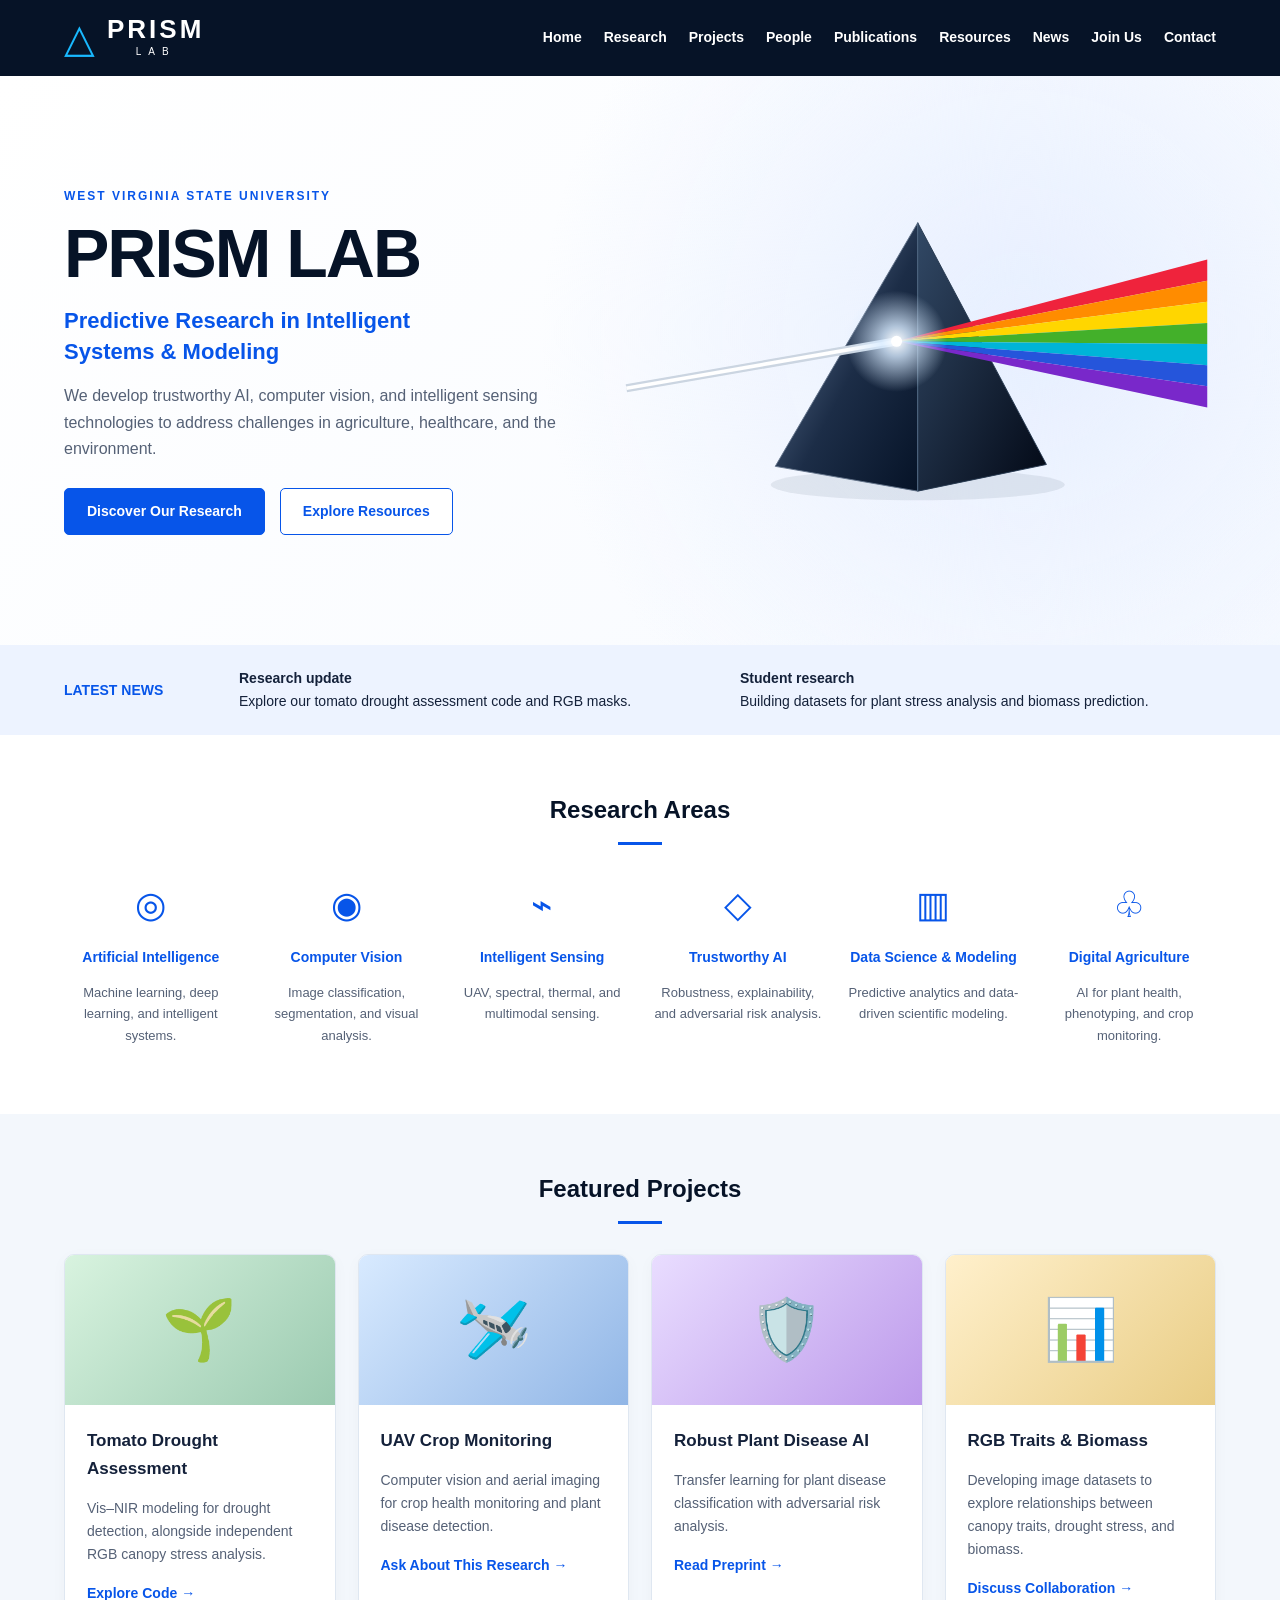
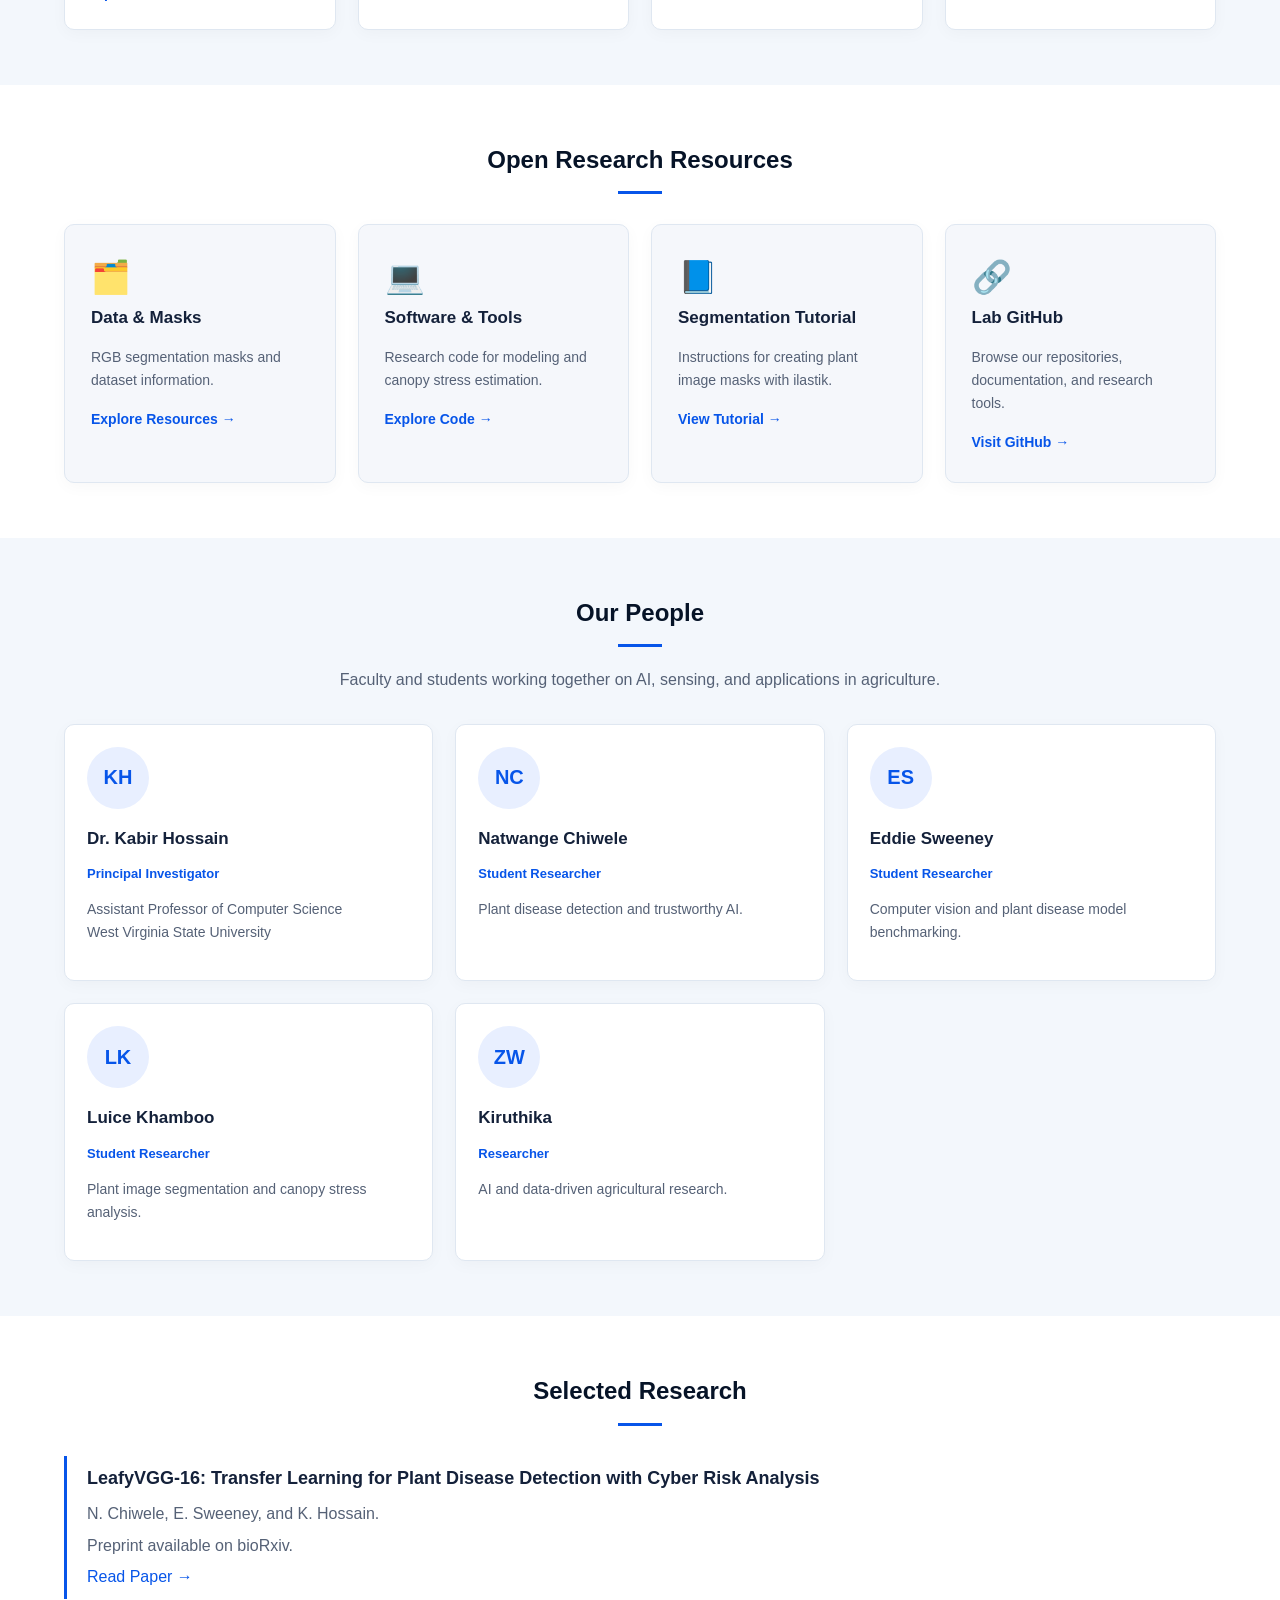
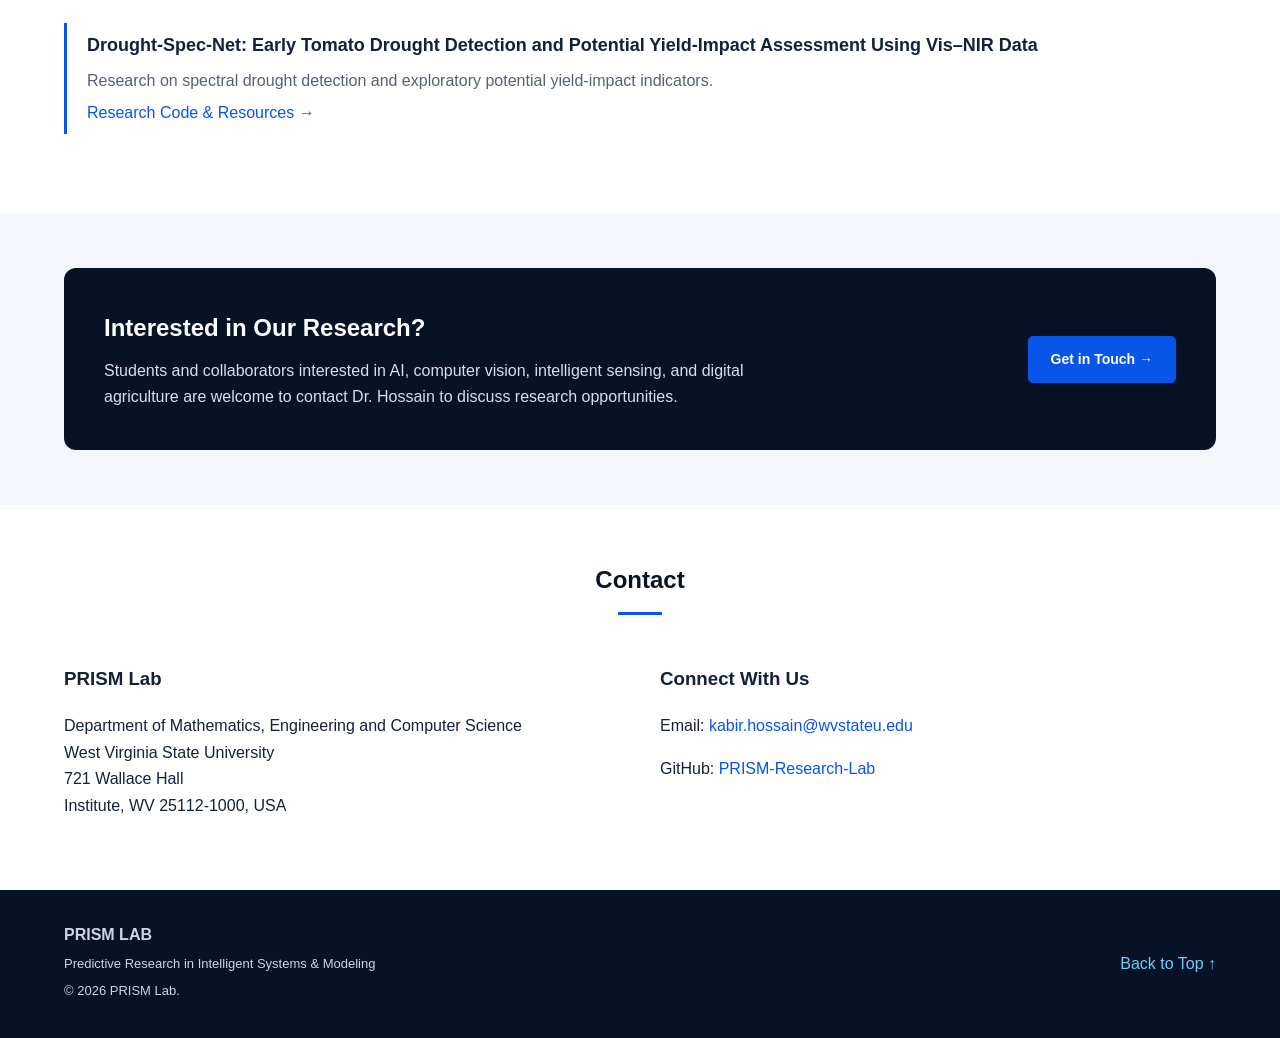
==== index.html @ e4e7d139 "Change person role from 'Student Researcher' to 'Researcher'" ====
<!DOCTYPE html>
<html lang="en">
<head>
  <meta charset="UTF-8">
  <meta name="viewport" content="width=device-width, initial-scale=1">
  <meta name="description"
        content="PRISM Lab — Predictive Research in Intelligent Systems and Modeling at West Virginia State University.">
  <title>PRISM Lab | West Virginia State University</title>

  <style>
    :root {
      --navy: #061327;
      --blue: #0755e9;
      --cyan: #19b9ff;
      --text: #14213a;
      --muted: #556176;
      --light: #f3f7fc;
      --border: #dfe7f1;
    }

    * { box-sizing: border-box; }
    html { scroll-behavior: smooth; scroll-padding-top: 90px; }
    body {
      margin: 0;
      font-family: Arial, Helvetica, sans-serif;
      color: var(--text);
      line-height: 1.65;
      background: white;
    }
    a { color: var(--blue); text-decoration: none; }
    a:hover { text-decoration: underline; }
    a:focus-visible, summary:focus-visible {
      outline: 3px solid var(--cyan);
      outline-offset: 5px;
    }
    .container { width: min(1180px, 90%); margin: auto; }

    /* Navigation */
    header {
      background: var(--navy);
      color: white;
      position: sticky;
      top: 0;
      z-index: 10;
    }
    .nav {
      min-height: 76px;
      display: flex;
      align-items: center;
      justify-content: space-between;
      gap: 24px;
    }
    .brand {
      color: white;
      display: flex;
      align-items: center;
      gap: 12px;
      flex-shrink: 0;
    }
    .brand:hover { text-decoration: none; }
    .brand-symbol {
      font-size: 40px;
      color: var(--cyan);
      line-height: 1;
    }
    .brand strong {
      display: block;
      font-size: 26px;
      letter-spacing: 3px;
      line-height: 1.1;
    }
    .brand small {
      display: block;
      font-size: 10px;
      letter-spacing: 7px;
      text-align: center;
    }
    .desktop-links { display: flex; gap: 22px; flex-wrap: wrap; }
    .desktop-links a, .mobile-menu a {
      color: white;
      font-size: 14px;
      font-weight: bold;
    }
    .desktop-links a:hover { color: var(--cyan); }
    .mobile-menu { display: none; }
    .skip-link {
      position: absolute;
      left: 12px;
      top: -60px;
      background: white;
      padding: 10px;
    }
    .skip-link:focus { top: 8px; z-index: 20; }

    /* Hero */
    .hero {
      background:
        radial-gradient(circle at 80% 45%, #e7efff, transparent 45%),
        linear-gradient(135deg, white, #f7faff);
      overflow: hidden;
    }
    .hero-layout {
      min-height: 430px;
      display: grid;
      grid-template-columns: 1fr 1.15fr;
      align-items: center;
      gap: 35px;
      padding: 55px 0;
    }
    .eyebrow {
      color: var(--blue);
      text-transform: uppercase;
      font-size: 12px;
      font-weight: bold;
      letter-spacing: 2px;
    }
    h1 {
      font-size: clamp(42px, 6vw, 68px);
      line-height: 1.05;
      margin: 12px 0;
      color: var(--navy);
      letter-spacing: -2px;
    }
    .subtitle {
      font-size: 22px;
      font-weight: bold;
      line-height: 1.4;
      color: var(--blue);
      margin: 16px 0;
    }
    .hero p { max-width: 500px; color: var(--muted); }
    .buttons { display: flex; gap: 15px; flex-wrap: wrap; margin-top: 25px; }
    .button {
      display: inline-block;
      padding: 11px 22px;
      border-radius: 5px;
      background: var(--blue);
      border: 1px solid var(--blue);
      color: white;
      font-size: 14px;
      font-weight: bold;
    }
    .button:hover { background: #003fc1; text-decoration: none; }
    .button.outline { background: white; color: var(--blue); }
    .button.outline:hover { background: #eaf1ff; }
    .hero-art svg { display: block; width: 100%; height: auto; }

    /* Sections and cards */
    section { padding: 55px 0; }
    .section-title {
      margin: 0 0 30px;
      text-align: center;
      color: var(--navy);
      font-size: 24px;
    }
    .section-title::after {
      content: "";
      display: block;
      width: 44px;
      height: 3px;
      margin: 12px auto 0;
      background: var(--blue);
    }
    .section-intro {
      max-width: 720px;
      text-align: center;
      color: var(--muted);
      margin: -10px auto 30px;
    }
    .grid { display: grid; gap: 22px; }
    .grid-six { grid-template-columns: repeat(6, 1fr); }
    .grid-four { grid-template-columns: repeat(4, 1fr); }
    .grid-three { grid-template-columns: repeat(3, 1fr); }
    .research-item { text-align: center; }
    .research-icon { font-size: 36px; color: var(--blue); }
    .research-item h3 {
      color: var(--blue);
      font-size: 14px;
      line-height: 1.4;
    }
    .research-item p { font-size: 13px; color: var(--muted); }
    .card {
      border: 1px solid var(--border);
      border-radius: 10px;
      overflow: hidden;
      background: white;
      box-shadow: 0 4px 16px #06132708;
    }
    .card-art {
      height: 150px;
      display: flex;
      align-items: center;
      justify-content: center;
      font-size: 60px;
    }
    .green { background: linear-gradient(135deg, #d8f3df, #9bcab0); }
    .sky { background: linear-gradient(135deg, #d8eaff, #91b6e6); }
    .purple { background: linear-gradient(135deg, #e9ddff, #bd9aeb); }
    .gold { background: linear-gradient(135deg, #fff0cc, #e9cd85); }
    .card-body { padding: 22px; }
    .card h3 { font-size: 17px; margin: 0 0 10px; }
    .card p { color: var(--muted); font-size: 14px; }
    .card a { font-size: 14px; font-weight: bold; }
    .soft { background: var(--light); }

    /* News */
    .news-strip { background: #edf3ff; padding: 22px 0; }
    .news-layout {
      display: grid;
      grid-template-columns: 150px 1fr;
      gap: 25px;
      align-items: center;
    }
    .news-label { color: var(--blue); font-weight: bold; font-size: 14px; }
    .news-items { display: grid; grid-template-columns: 1fr 1fr; gap: 25px; }
    .news-items p { margin: 0; font-size: 14px; }

    /* Resources and people */
    .resource-card { padding: 26px; background: #f5f7fb; }
    .resource-card .icon { font-size: 32px; }
    .person-role { color: var(--blue); font-size: 13px; font-weight: bold; }
    .person-avatar {
      width: 62px;
      height: 62px;
      background: #e8efff;
      border-radius: 50%;
      display: grid;
      place-items: center;
      color: var(--blue);
      font-size: 20px;
      font-weight: bold;
      margin-bottom: 16px;
    }
    .publication {
      border-left: 3px solid var(--blue);
      padding: 8px 0 8px 20px;
      margin-bottom: 24px;
    }
    .publication h3 { margin: 0 0 8px; font-size: 18px; }
    .publication p { margin: 5px 0; color: var(--muted); }
    .join-box {
      background: var(--navy);
      color: white;
      border-radius: 12px;
      padding: 40px;
      display: flex;
      align-items: center;
      justify-content: space-between;
      gap: 25px;
    }
    .join-box h2 { margin: 0 0 10px; }
    .join-box p { margin: 0; color: #d6dfef; max-width: 700px; }
    .join-box .button { flex-shrink: 0; }
    .contact-grid {
      display: grid;
      grid-template-columns: 1fr 1fr;
      gap: 40px;
    }
    footer { background: var(--navy); color: #cbd5e6; padding: 32px 0; }
    .footer-layout {
      display: flex;
      justify-content: space-between;
      align-items: center;
      gap: 20px;
      flex-wrap: wrap;
    }
    footer p { margin: 5px 0; font-size: 13px; }
    footer a { color: #72caff; }

    @media (max-width: 1000px) {
      .desktop-links { gap: 12px; }
      .desktop-links a { font-size: 12px; }
      .grid-six { grid-template-columns: repeat(3, 1fr); }
      .grid-four { grid-template-columns: repeat(2, 1fr); }
    }

    @media (max-width: 720px) {
      html { scroll-padding-top: 80px; }
      .desktop-links { display: none; }
      .mobile-menu { display: block; }
      .mobile-menu summary { cursor: pointer; padding: 10px; }
      .mobile-links {
        position: absolute;
        left: 0;
        right: 0;
        background: var(--navy);
        padding: 15px 5%;
        display: grid;
        gap: 14px;
        border-top: 1px solid #263449;
      }
      .hero-layout { grid-template-columns: 1fr; gap: 10px; padding: 40px 0; }
      .hero-art { max-width: 500px; margin: auto; }
      .subtitle { font-size: 20px; }
      .news-layout, .news-items { grid-template-columns: 1fr; gap: 14px; }
      .grid-three, .contact-grid { grid-template-columns: 1fr; }
      .join-box { flex-direction: column; align-items: flex-start; padding: 28px; }
      section { padding: 40px 0; }
    }

    @media (max-width: 440px) {
      .grid-six, .grid-four { grid-template-columns: 1fr; }
    }

    @media (prefers-reduced-motion: reduce) {
      html { scroll-behavior: auto; }
    }
  </style>
</head>

<body>
  <a href="#main" class="skip-link">Skip to main content</a>

  <header>
    <div class="container nav">
      <a href="#home" class="brand" aria-label="PRISM Lab home">
        <span class="brand-symbol" aria-hidden="true">△</span>
        <span><strong>PRISM</strong><small>LAB</small></span>
      </a>

      <nav class="desktop-links" aria-label="Main navigation">
        <a href="#home">Home</a>
        <a href="#research">Research</a>
        <a href="#projects">Projects</a>
        <a href="#people">People</a>
        <a href="#publications">Publications</a>
        <a href="#resources">Resources</a>
        <a href="#news">News</a>
        <a href="#join">Join Us</a>
        <a href="#contact">Contact</a>
      </nav>

      <details class="mobile-menu">
        <summary>Menu ☰</summary>
        <nav class="mobile-links" aria-label="Mobile navigation">
          <a href="#home">Home</a>
          <a href="#research">Research</a>
          <a href="#projects">Projects</a>
          <a href="#people">People</a>
          <a href="#publications">Publications</a>
          <a href="#resources">Resources</a>
          <a href="#news">News</a>
          <a href="#join">Join Us</a>
          <a href="#contact">Contact</a>
        </nav>
      </details>
    </div>
  </header>

  <main id="main">
    <section id="home" class="hero">
      <div class="container hero-layout">
        <div>
          <div class="eyebrow">West Virginia State University</div>
          <h1>PRISM LAB</h1>
          <div class="subtitle">
            Predictive Research in Intelligent<br>
            Systems &amp; Modeling
          </div>
          <p>
            We develop trustworthy AI, computer vision, and intelligent
            sensing technologies to address challenges in agriculture,
            healthcare, and the environment.
          </p>
          <div class="buttons">
            <a class="button" href="#research">Discover Our Research</a>
            <a class="button outline" href="#resources">Explore Resources</a>
          </div>
        </div>

        <div class="hero-art">
          <!-- Built-in vector illustration; no image upload needed. -->
          <svg viewBox="0 0 650 380" role="img"
               aria-labelledby="prism-title">
            <title id="prism-title">
              A beam of light entering a prism and emerging as a rainbow
            </title>
            <defs>
              <linearGradient id="prism-left" x1="0" y1="0" x2="1" y2="1">
                <stop offset="0" stop-color="#7188a9"/>
                <stop offset="0.55" stop-color="#1c2d47"/>
                <stop offset="1" stop-color="#061327"/>
              </linearGradient>
              <linearGradient id="prism-right" x1="0" y1="0" x2="1" y2="1">
                <stop offset="0" stop-color="#324966"/>
                <stop offset="1" stop-color="#020815"/>
              </linearGradient>
              <radialGradient id="glow">
                <stop offset="0" stop-color="white"/>
                <stop offset="0.3" stop-color="#d6eaff" stop-opacity="0.8"/>
                <stop offset="1" stop-color="#d6eaff" stop-opacity="0"/>
              </radialGradient>
            </defs>

            <ellipse cx="325" cy="325" rx="160" ry="17"
                     fill="#071a38" opacity="0.08"/>
            <path d="M325 40 L170 305 L325 332 Z"
                  fill="url(#prism-left)" stroke="#64748b"/>
            <path d="M325 40 L465 303 L325 332 Z"
                  fill="url(#prism-right)" stroke="#25374e"/>
            <path d="M325 40 L325 332" stroke="#89a5ca"
                  stroke-opacity="0.45"/>

            <path d="M8 220 L302 169" stroke="#cbd5e1" stroke-width="9"/>
            <path d="M8 220 L302 169" stroke="white" stroke-width="4"/>

            <polygon points="302,169 640,80 640,103" fill="#ef233c"/>
            <polygon points="302,169 640,103 640,126" fill="#ff8c00"/>
            <polygon points="302,169 640,126 640,149" fill="#ffd600"/>
            <polygon points="302,169 640,149 640,172" fill="#43b02a"/>
            <polygon points="302,169 640,172 640,195" fill="#00b4d8"/>
            <polygon points="302,169 640,195 640,218" fill="#2555db"/>
            <polygon points="302,169 640,218 640,241" fill="#7928ca"/>

            <circle cx="302" cy="169" r="55" fill="url(#glow)"/>
            <circle cx="302" cy="169" r="6" fill="white"/>
          </svg>
        </div>
      </div>
    </section>

    <section id="news" class="news-strip">
      <div class="container news-layout">
        <div class="news-label">LATEST NEWS</div>
        <div class="news-items">
          <!-- Edit these announcements as needed. -->
          <p>
            <strong>Research update</strong><br>
            Explore our tomato drought assessment code and RGB masks.
          </p>
          <p>
            <strong>Student research</strong><br>
            Building datasets for plant stress analysis and biomass prediction.
          </p>
        </div>
      </div>
    </section>

    <section id="research">
      <div class="container">
        <h2 class="section-title">Research Areas</h2>
        <div class="grid grid-six">
          <div class="research-item">
            <div class="research-icon" aria-hidden="true">◎</div>
            <h3>Artificial Intelligence</h3>
            <p>Machine learning, deep learning, and intelligent systems.</p>
          </div>
          <div class="research-item">
            <div class="research-icon" aria-hidden="true">◉</div>
            <h3>Computer Vision</h3>
            <p>Image classification, segmentation, and visual analysis.</p>
          </div>
          <div class="research-item">
            <div class="research-icon" aria-hidden="true">⌁</div>
            <h3>Intelligent Sensing</h3>
            <p>UAV, spectral, thermal, and multimodal sensing.</p>
          </div>
          <div class="research-item">
            <div class="research-icon" aria-hidden="true">◇</div>
            <h3>Trustworthy AI</h3>
            <p>Robustness, explainability, and adversarial risk analysis.</p>
          </div>
          <div class="research-item">
            <div class="research-icon" aria-hidden="true">▥</div>
            <h3>Data Science &amp; Modeling</h3>
            <p>Predictive analytics and data-driven scientific modeling.</p>
          </div>
          <div class="research-item">
            <div class="research-icon" aria-hidden="true">♧</div>
            <h3>Digital Agriculture</h3>
            <p>AI for plant health, phenotyping, and crop monitoring.</p>
          </div>
        </div>
      </div>
    </section>

    <section id="projects" class="soft">
      <div class="container">
        <h2 class="section-title">Featured Projects</h2>
        <div class="grid grid-four">
          <article class="card">
            <div class="card-art green" aria-hidden="true">🌱</div>
            <div class="card-body">
              <h3>Tomato Drought Assessment</h3>
              <p>
                Vis–NIR modeling for drought detection, alongside
                independent RGB canopy stress analysis.
              </p>
              <a href="https://github.com/PRISM-Research-Lab/Tomato-Drought-Impact-Assessment">
                Explore Code →
              </a>
            </div>
          </article>

          <article class="card">
            <div class="card-art sky" aria-hidden="true">🛩️</div>
            <div class="card-body">
              <h3>UAV Crop Monitoring</h3>
              <p>
                Computer vision and aerial imaging for crop health
                monitoring and plant disease detection.
              </p>
              <a href="#contact">Ask About This Research →</a>
            </div>
          </article>

          <article class="card">
            <div class="card-art purple" aria-hidden="true">🛡️</div>
            <div class="card-body">
              <h3>Robust Plant Disease AI</h3>
              <p>
                Transfer learning for plant disease classification
                with adversarial risk analysis.
              </p>
              <a href="https://www.biorxiv.org/content/10.64898/2026.05.13.724946v1">
                Read Preprint →
              </a>
            </div>
          </article>

          <article class="card">
            <div class="card-art gold" aria-hidden="true">📊</div>
            <div class="card-body">
              <h3>RGB Traits &amp; Biomass</h3>
              <p>
                Developing image datasets to explore relationships
                between canopy traits, drought stress, and biomass.
              </p>
              <a href="#contact">Discuss Collaboration →</a>
            </div>
          </article>
        </div>
      </div>
    </section>

    <section id="resources">
      <div class="container">
        <h2 class="section-title">Open Research Resources</h2>
        <div class="grid grid-four">
          <article class="card resource-card">
            <div class="icon" aria-hidden="true">🗂️</div>
            <h3>Data &amp; Masks</h3>
            <p>RGB segmentation masks and dataset information.</p>
            <a href="https://github.com/PRISM-Research-Lab/Tomato-Drought-Impact-Assessment">
              Explore Resources →
            </a>
          </article>

          <article class="card resource-card">
            <div class="icon" aria-hidden="true">💻</div>
            <h3>Software &amp; Tools</h3>
            <p>Research code for modeling and canopy stress estimation.</p>
            <a href="https://github.com/PRISM-Research-Lab/Tomato-Drought-Impact-Assessment">
              Explore Code →
            </a>
          </article>

          <article class="card resource-card">
            <div class="icon" aria-hidden="true">📘</div>
            <h3>Segmentation Tutorial</h3>
            <p>Instructions for creating plant image masks with ilastik.</p>
            <a href="https://github.com/PRISM-Research-Lab/ilastik-mask-creation-tutorial">
              View Tutorial →
            </a>
          </article>

          <article class="card resource-card">
            <div class="icon" aria-hidden="true">🔗</div>
            <h3>Lab GitHub</h3>
            <p>Browse our repositories, documentation, and research tools.</p>
            <a href="https://github.com/PRISM-Research-Lab">
              Visit GitHub →
            </a>
          </article>
        </div>
      </div>
    </section>

    <section id="people" class="soft">
      <div class="container">
        <h2 class="section-title">Our People</h2>
        <p class="section-intro">
          Faculty and students working together on AI, sensing,
          and applications in agriculture.
        </p>

        <!-- Replace initials with photographs later if desired. -->
        <div class="grid grid-three">
          <article class="card card-body">
            <div class="person-avatar">KH</div>
            <h3>Dr. Kabir Hossain</h3>
            <div class="person-role">Principal Investigator</div>
            <p>
              Assistant Professor of Computer Science<br>
              West Virginia State University
            </p>
          </article>

          <article class="card card-body">
            <div class="person-avatar">NC</div>
            <h3>Natwange Chiwele</h3>
            <div class="person-role">Student Researcher</div>
            <p>Plant disease detection and trustworthy AI.</p>
          </article>

          <article class="card card-body">
            <div class="person-avatar">ES</div>
            <h3>Eddie Sweeney</h3>
            <div class="person-role">Student Researcher</div>
            <p>Computer vision and plant disease model benchmarking.</p>
          </article>

          <article class="card card-body">
            <div class="person-avatar">LK</div>
            <h3>Luice Khamboo</h3>
            <div class="person-role">Student Researcher</div>
            <p>Plant image segmentation and canopy stress analysis.</p>
          </article>

          <article class="card card-body">
            <div class="person-avatar">ZW</div>
            <h3>Kiruthika</h3>
            <div class="person-role">Researcher</div>
            <p>AI and data-driven agricultural research.</p>
          </article>
        </div>
      </div>
    </section>

    <section id="publications">
      <div class="container">
        <h2 class="section-title">Selected Research</h2>

        <!-- Add complete citations and publication links here. -->
        <article class="publication">
          <h3>
            LeafyVGG-16: Transfer Learning for Plant Disease
            Detection with Cyber Risk Analysis
          </h3>
          <p>N. Chiwele, E. Sweeney, and K. Hossain.</p>
          <p>Preprint available on bioRxiv.</p>
          <a href="https://www.biorxiv.org/content/10.64898/2026.05.13.724946v1">
            Read Paper →
          </a>
        </article>

        <article class="publication">
          <h3>
            Drought-Spec-Net: Early Tomato Drought Detection and
            Potential Yield-Impact Assessment Using Vis–NIR Data
          </h3>
          <p>
            Research on spectral drought detection and exploratory
            potential yield-impact indicators.
          </p>
          <a href="https://github.com/PRISM-Research-Lab/Tomato-Drought-Impact-Assessment">
            Research Code &amp; Resources →
          </a>
        </article>
      </div>
    </section>

    <section id="join" class="soft">
      <div class="container">
        <div class="join-box">
          <div>
            <h2>Interested in Our Research?</h2>
            <p>
              Students and collaborators interested in AI, computer vision,
              intelligent sensing, and digital agriculture are welcome to
              contact Dr. Hossain to discuss research opportunities.
            </p>
          </div>
          <a class="button" href="mailto:kabir.hossain@wvstateu.edu">
            Get in Touch →
          </a>
        </div>
      </div>
    </section>

    <section id="contact">
      <div class="container">
        <h2 class="section-title">Contact</h2>
        <div class="contact-grid">
          <div>
            <h3>PRISM Lab</h3>
            <p>
              Department of Mathematics, Engineering and Computer Science<br>
              West Virginia State University<br>
              721 Wallace Hall<br>
              Institute, WV 25112-1000, USA
            </p>
          </div>
          <div>
            <h3>Connect With Us</h3>
            <p>
              Email:
              <a href="mailto:kabir.hossain@wvstateu.edu">
                kabir.hossain@wvstateu.edu
              </a>
            </p>
            <p>
              GitHub:
              <a href="https://github.com/PRISM-Research-Lab">
                PRISM-Research-Lab
              </a>
            </p>
          </div>
        </div>
      </div>
    </section>
  </main>

  <footer>
    <div class="container footer-layout">
      <div>
        <strong>PRISM LAB</strong>
        <p>Predictive Research in Intelligent Systems &amp; Modeling</p>
        <p>© <span id="year">2026</span> PRISM Lab.</p>
      </div>
      <div>
        <a href="#home">Back to Top ↑</a>
      </div>
    </div>
  </footer>

  <script>
    document.getElementById("year").textContent = new Date().getFullYear();

    // Close the mobile menu after selecting a section.
    const mobileMenu = document.querySelector(".mobile-menu");
    document.querySelectorAll(".mobile-links a").forEach(link => {
      link.addEventListener("click", () => {
        mobileMenu.open = false;
      });
    });
  </script>
</body>
</html>
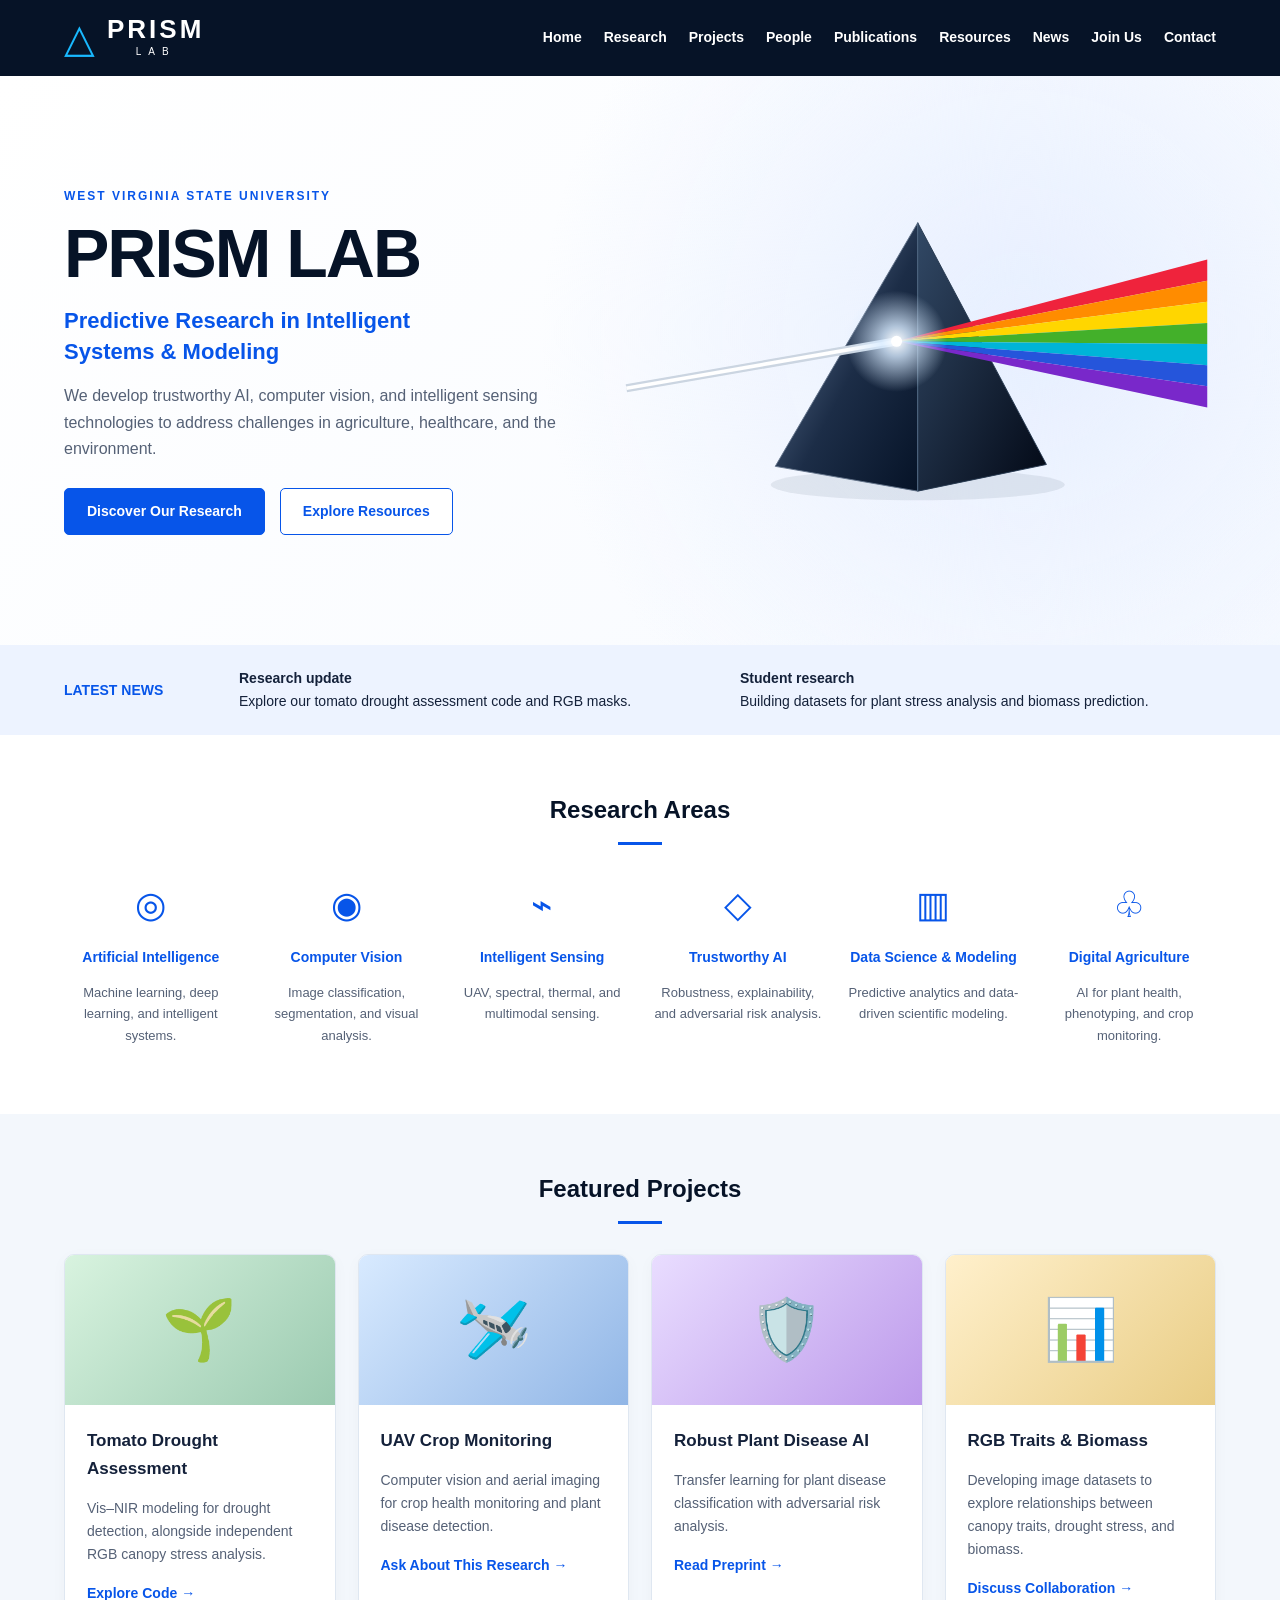
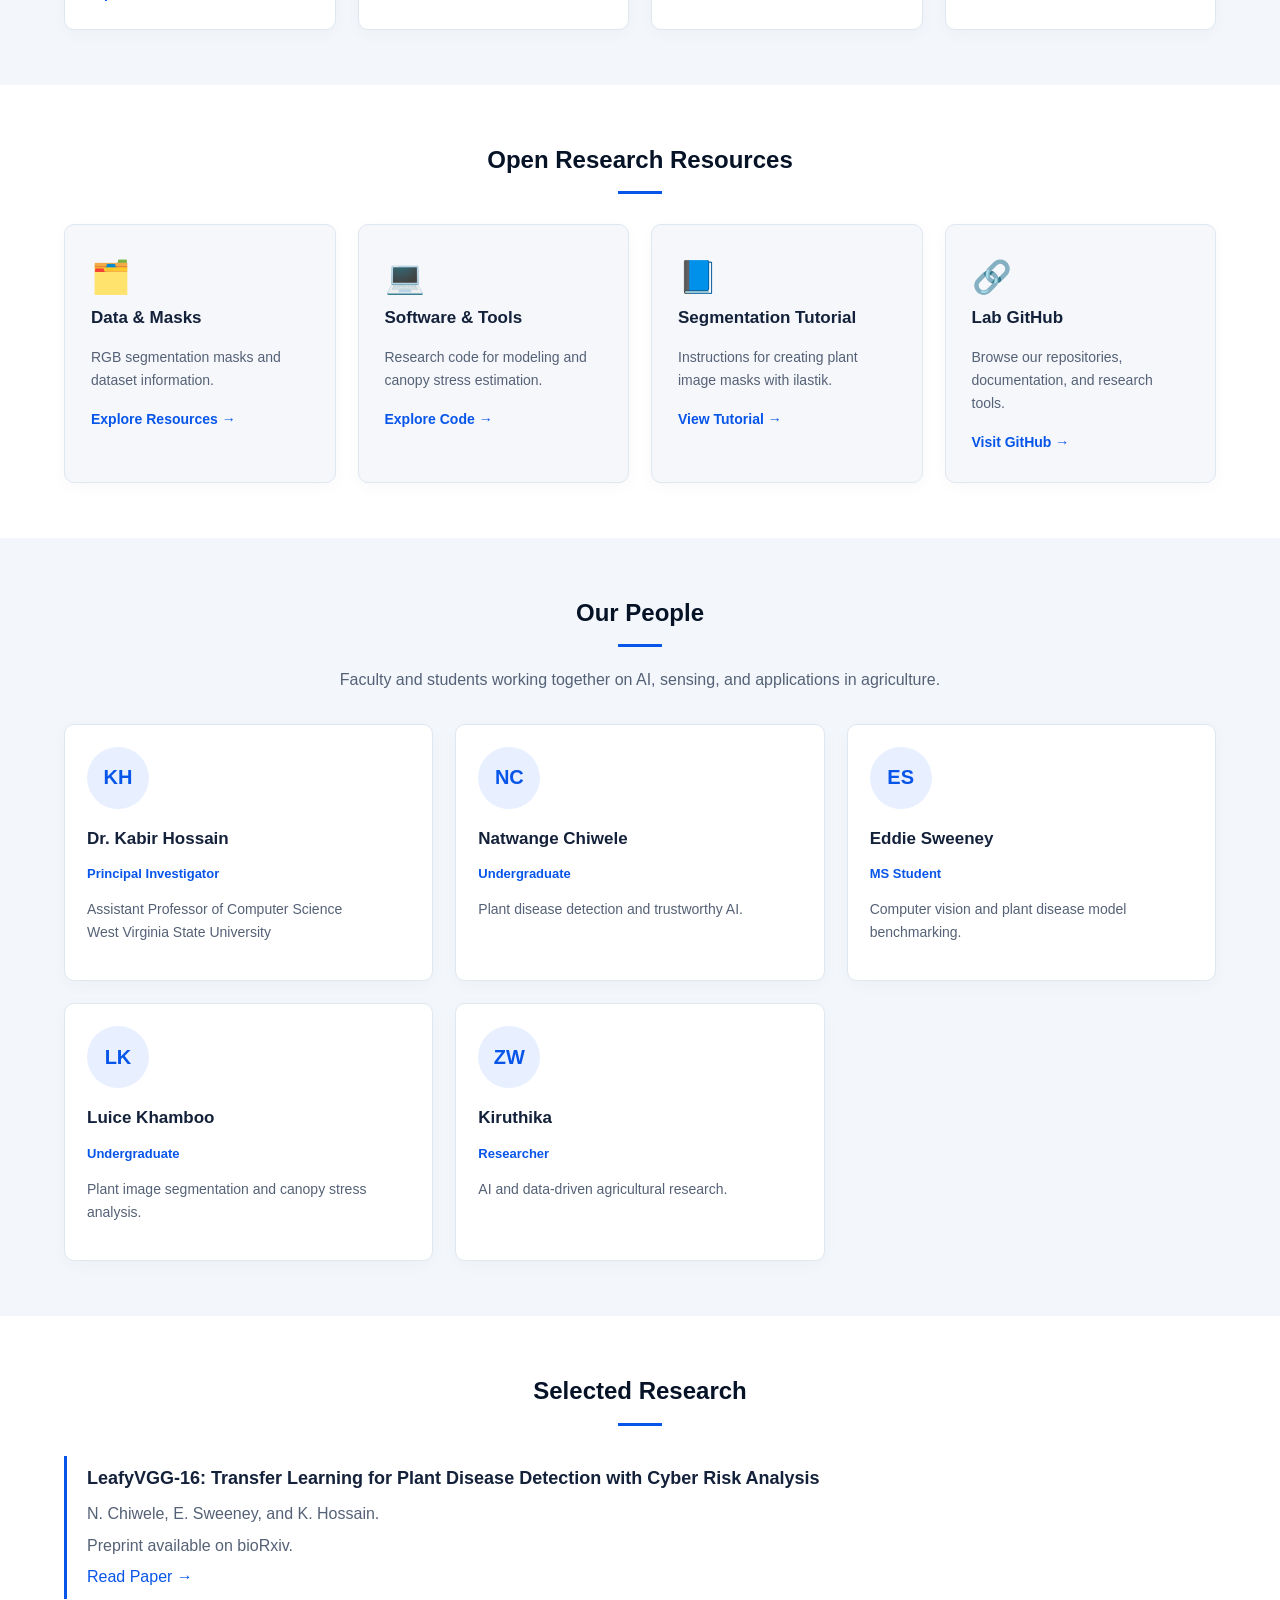
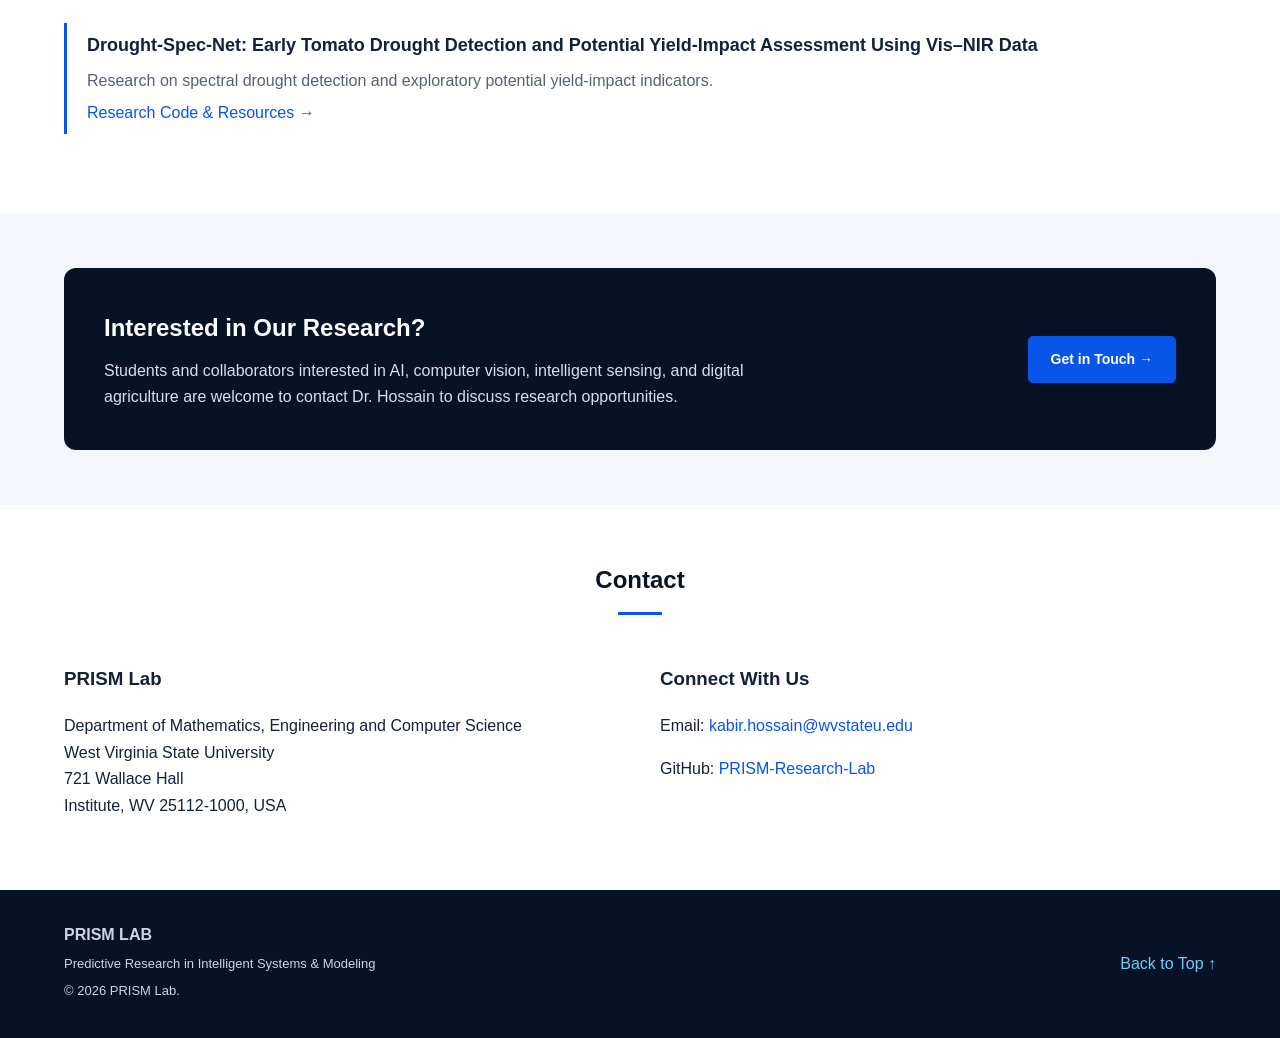
==== commit d8756555: "Update person roles in index.html" ====
--- a/index.html
+++ b/index.html
@@ -599,21 +599,21 @@
           <article class="card card-body">
             <div class="person-avatar">NC</div>
             <h3>Natwange Chiwele</h3>
-            <div class="person-role">Student Researcher</div>
+            <div class="person-role">Undergraduate</div>
             <p>Plant disease detection and trustworthy AI.</p>
           </article>
 
           <article class="card card-body">
             <div class="person-avatar">ES</div>
             <h3>Eddie Sweeney</h3>
-            <div class="person-role">Student Researcher</div>
+            <div class="person-role">MS Student</div>
             <p>Computer vision and plant disease model benchmarking.</p>
           </article>
 
           <article class="card card-body">
             <div class="person-avatar">LK</div>
             <h3>Luice Khamboo</h3>
-            <div class="person-role">Student Researcher</div>
+            <div class="person-role">Undergraduate</div>
             <p>Plant image segmentation and canopy stress analysis.</p>
           </article>
 
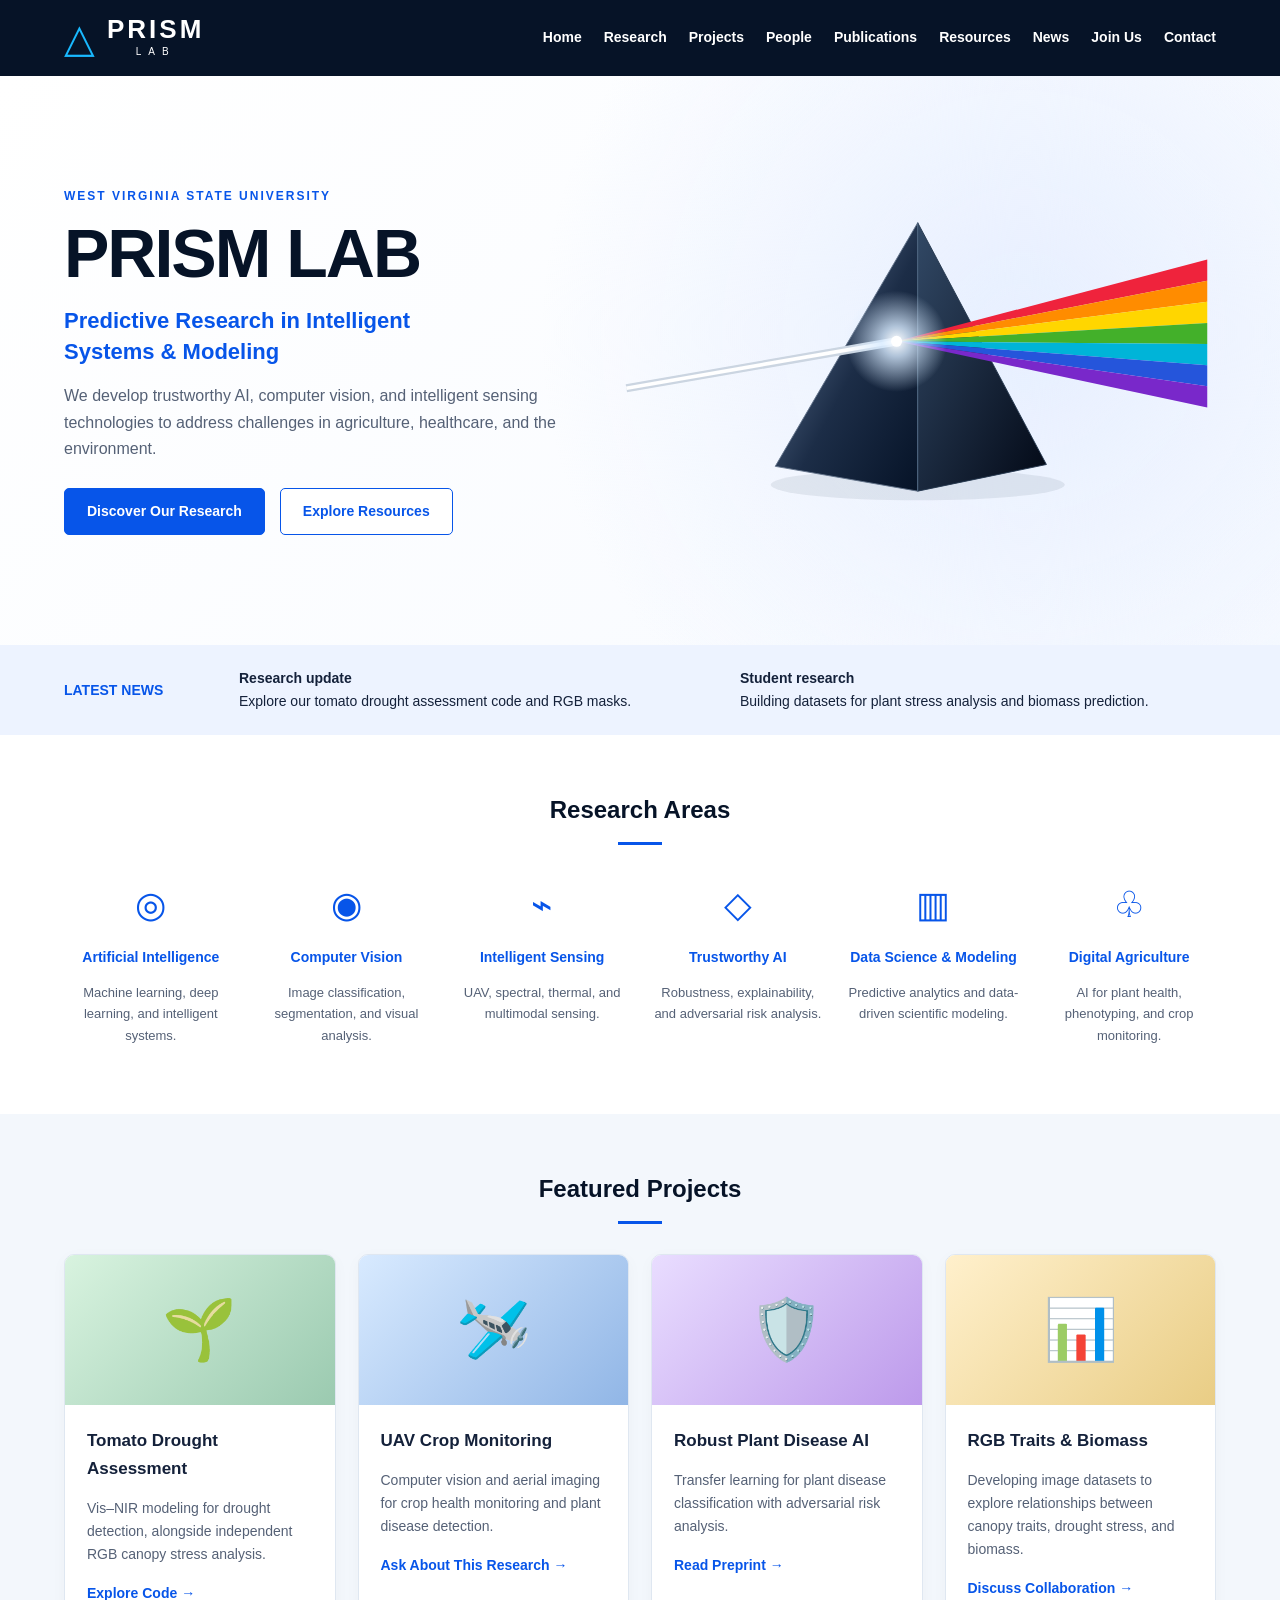
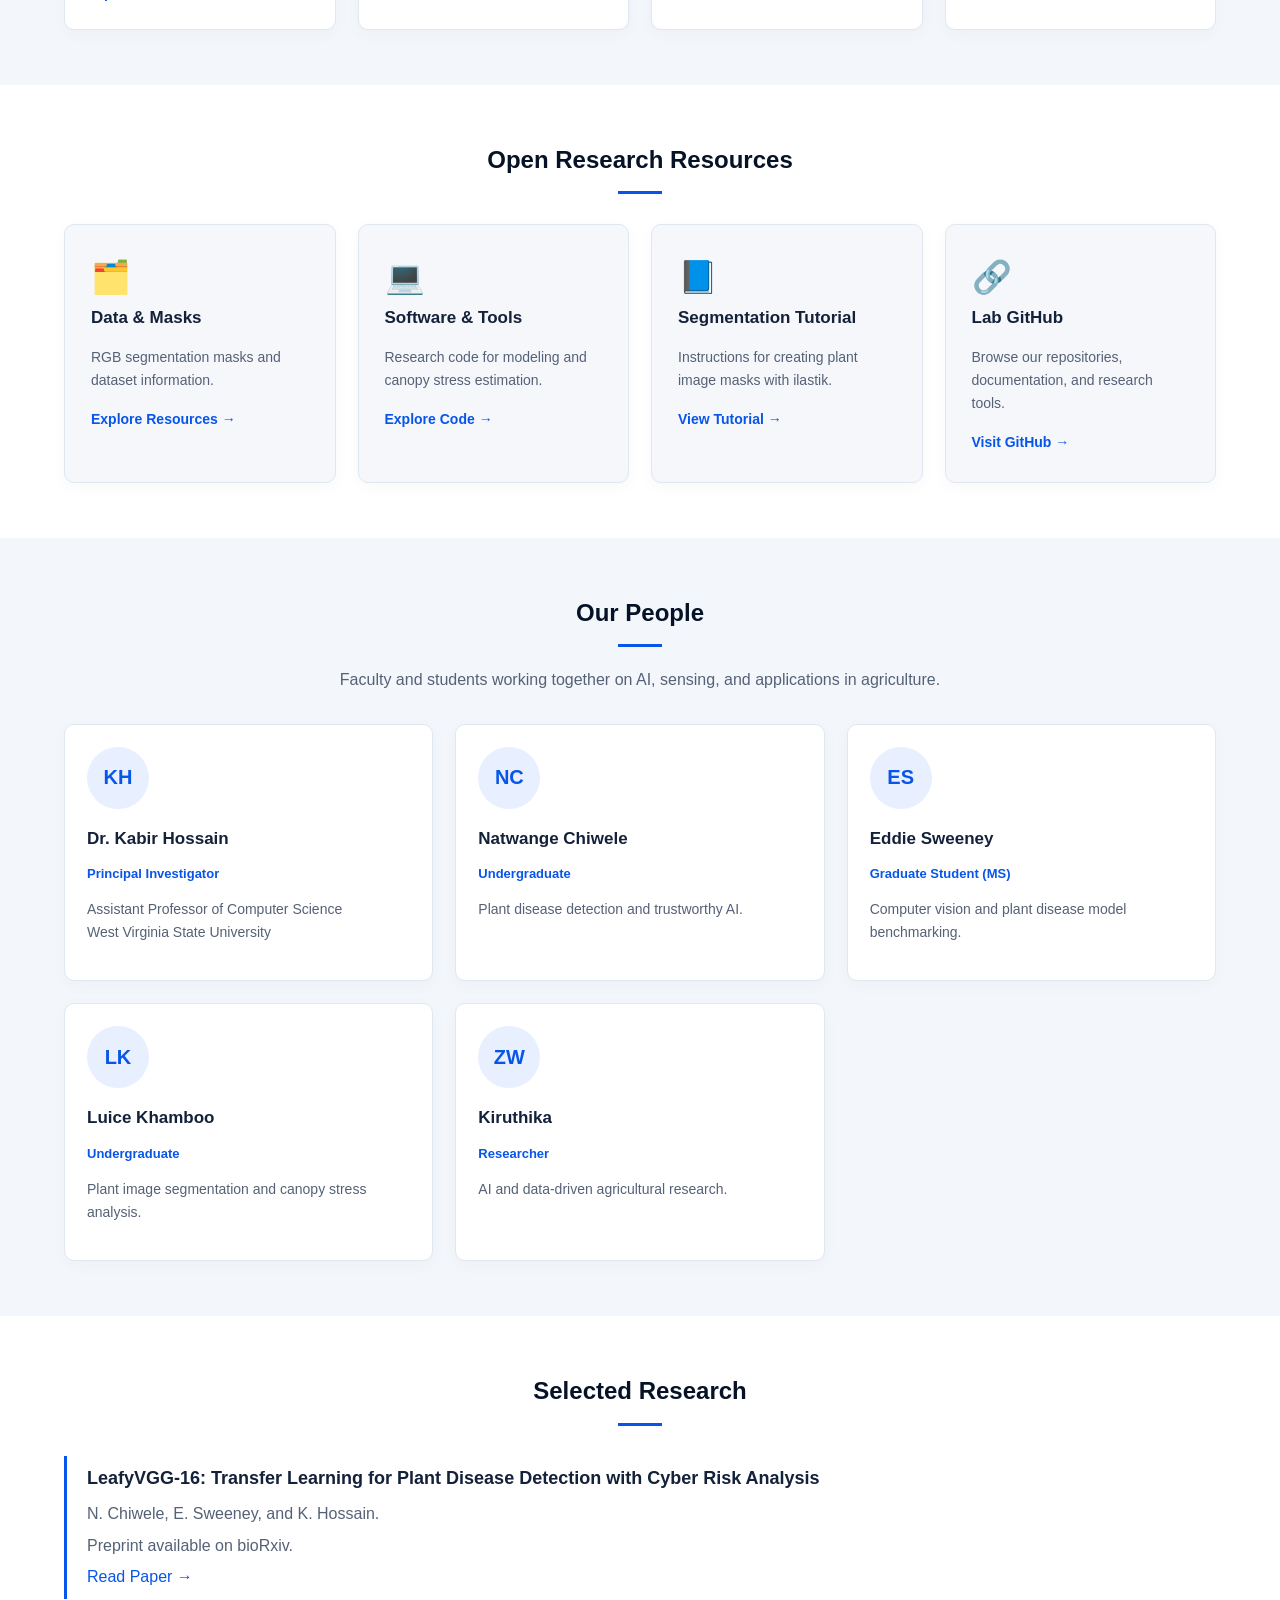
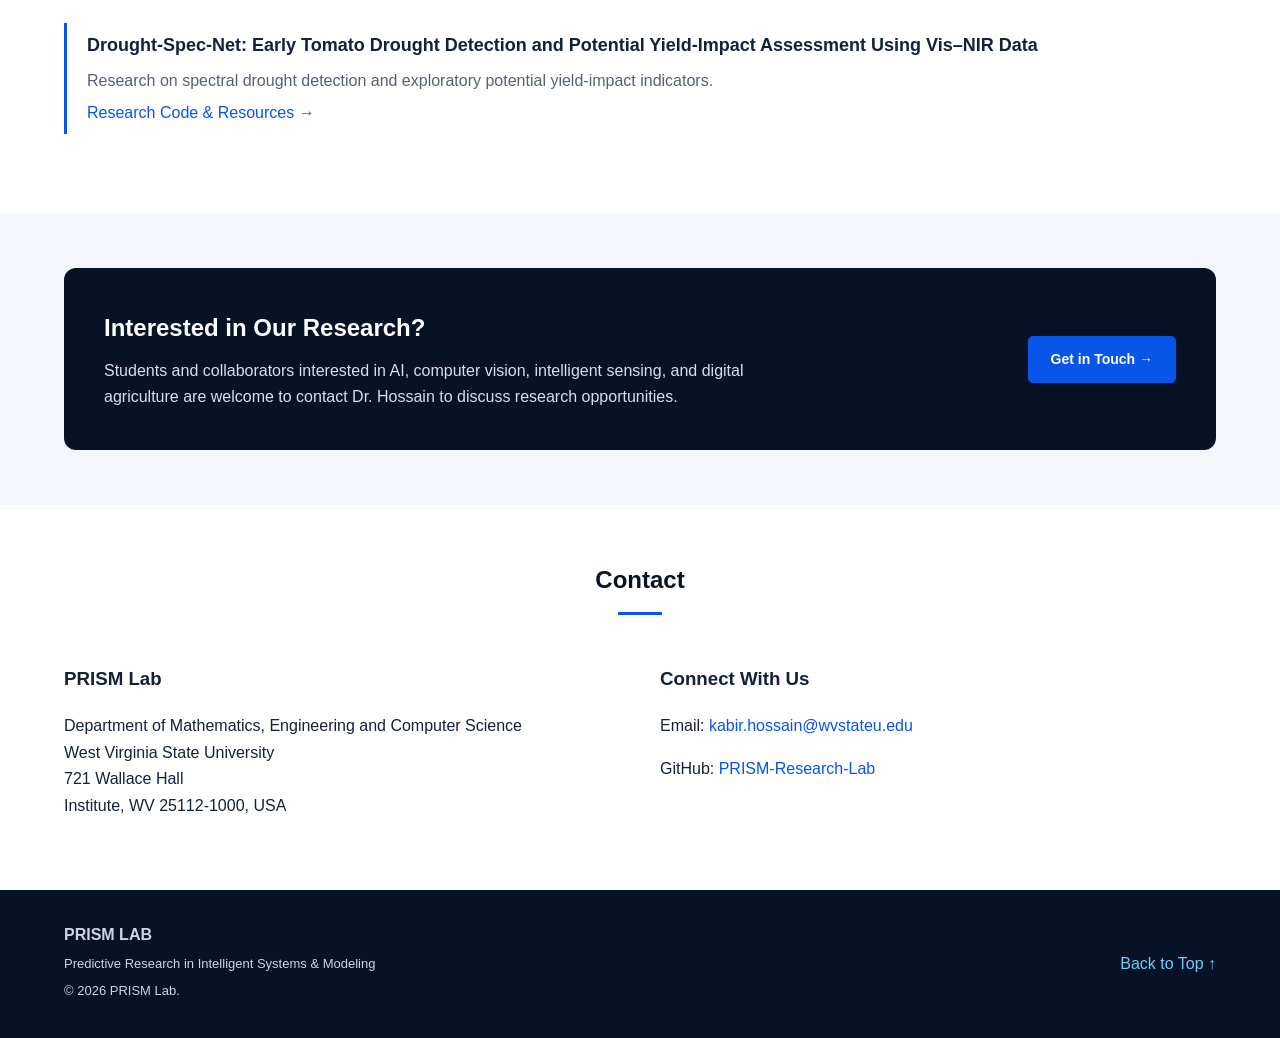
==== commit 2a26ded0: "Update index.html" ====
--- a/index.html
+++ b/index.html
@@ -606,7 +606,7 @@
           <article class="card card-body">
             <div class="person-avatar">ES</div>
             <h3>Eddie Sweeney</h3>
-            <div class="person-role">MS Student</div>
+            <div class="person-role">Graduate Student (MS)</div>
             <p>Computer vision and plant disease model benchmarking.</p>
           </article>
 
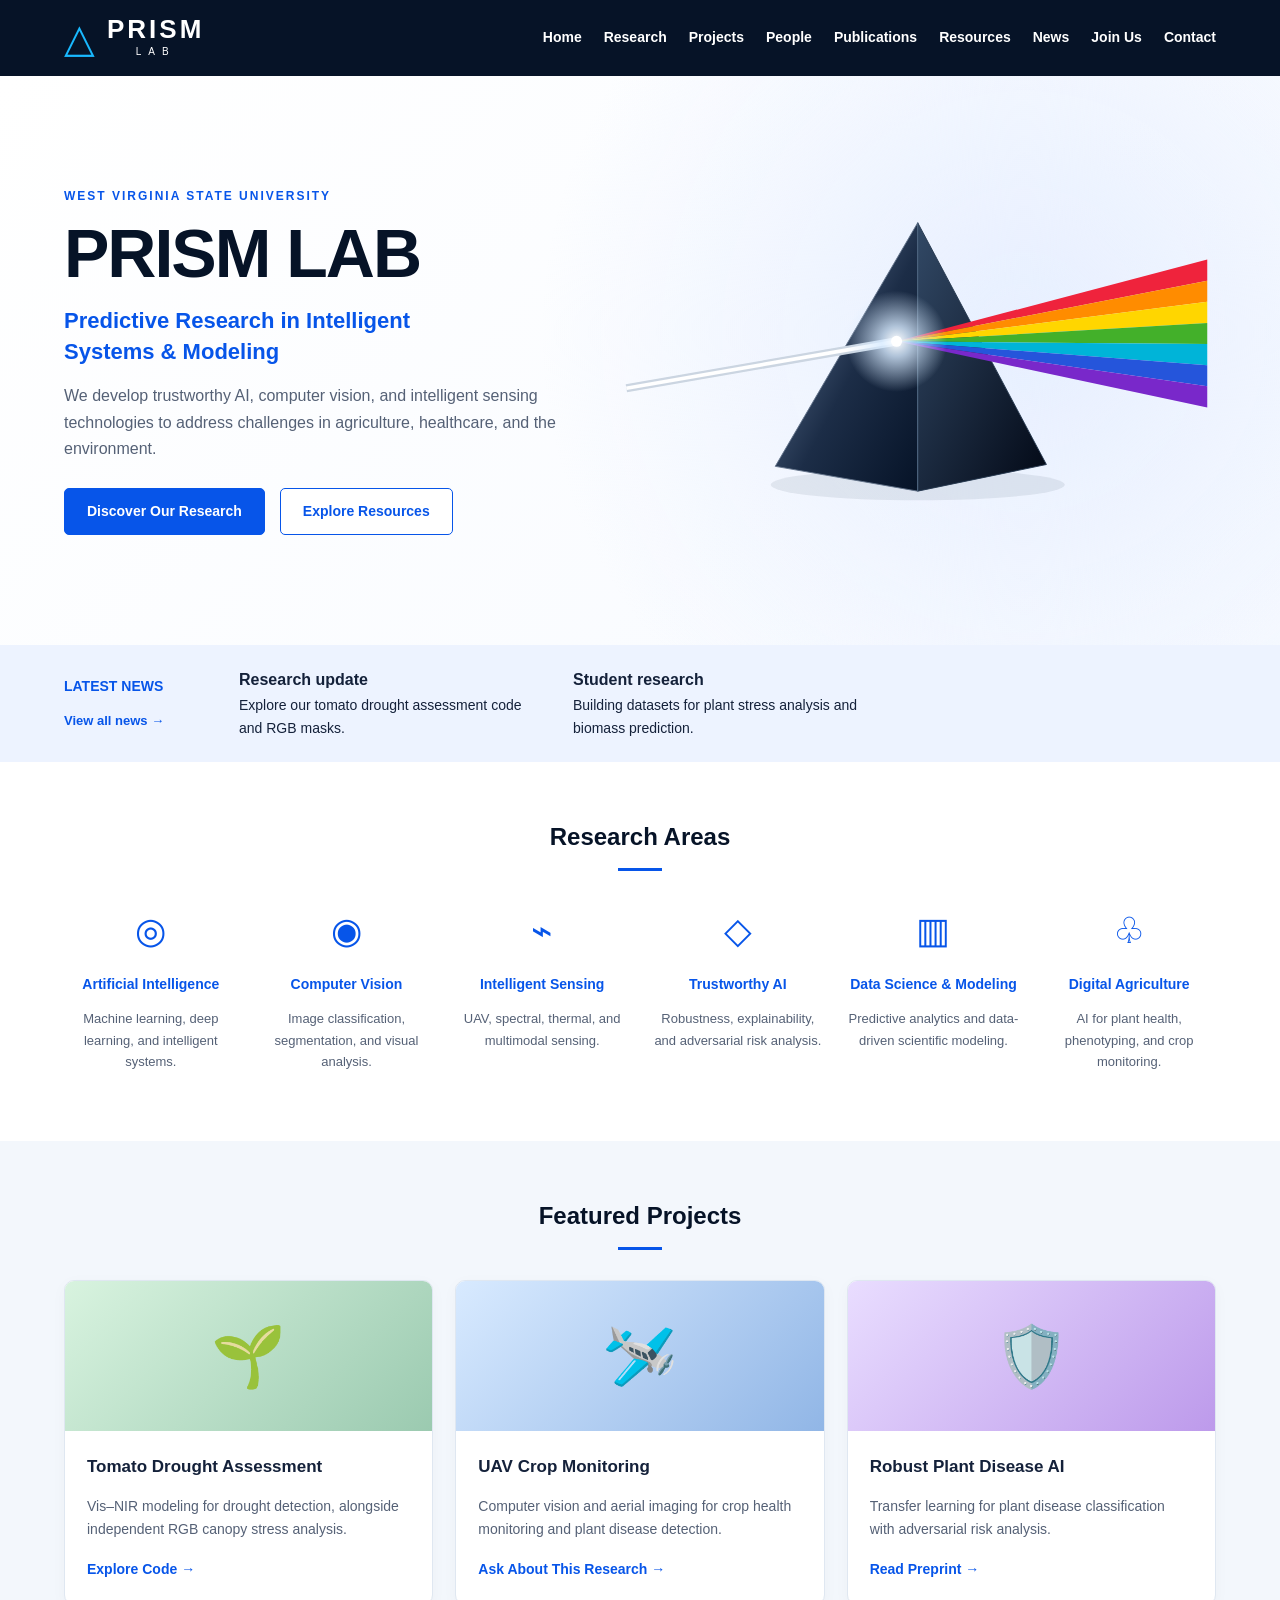
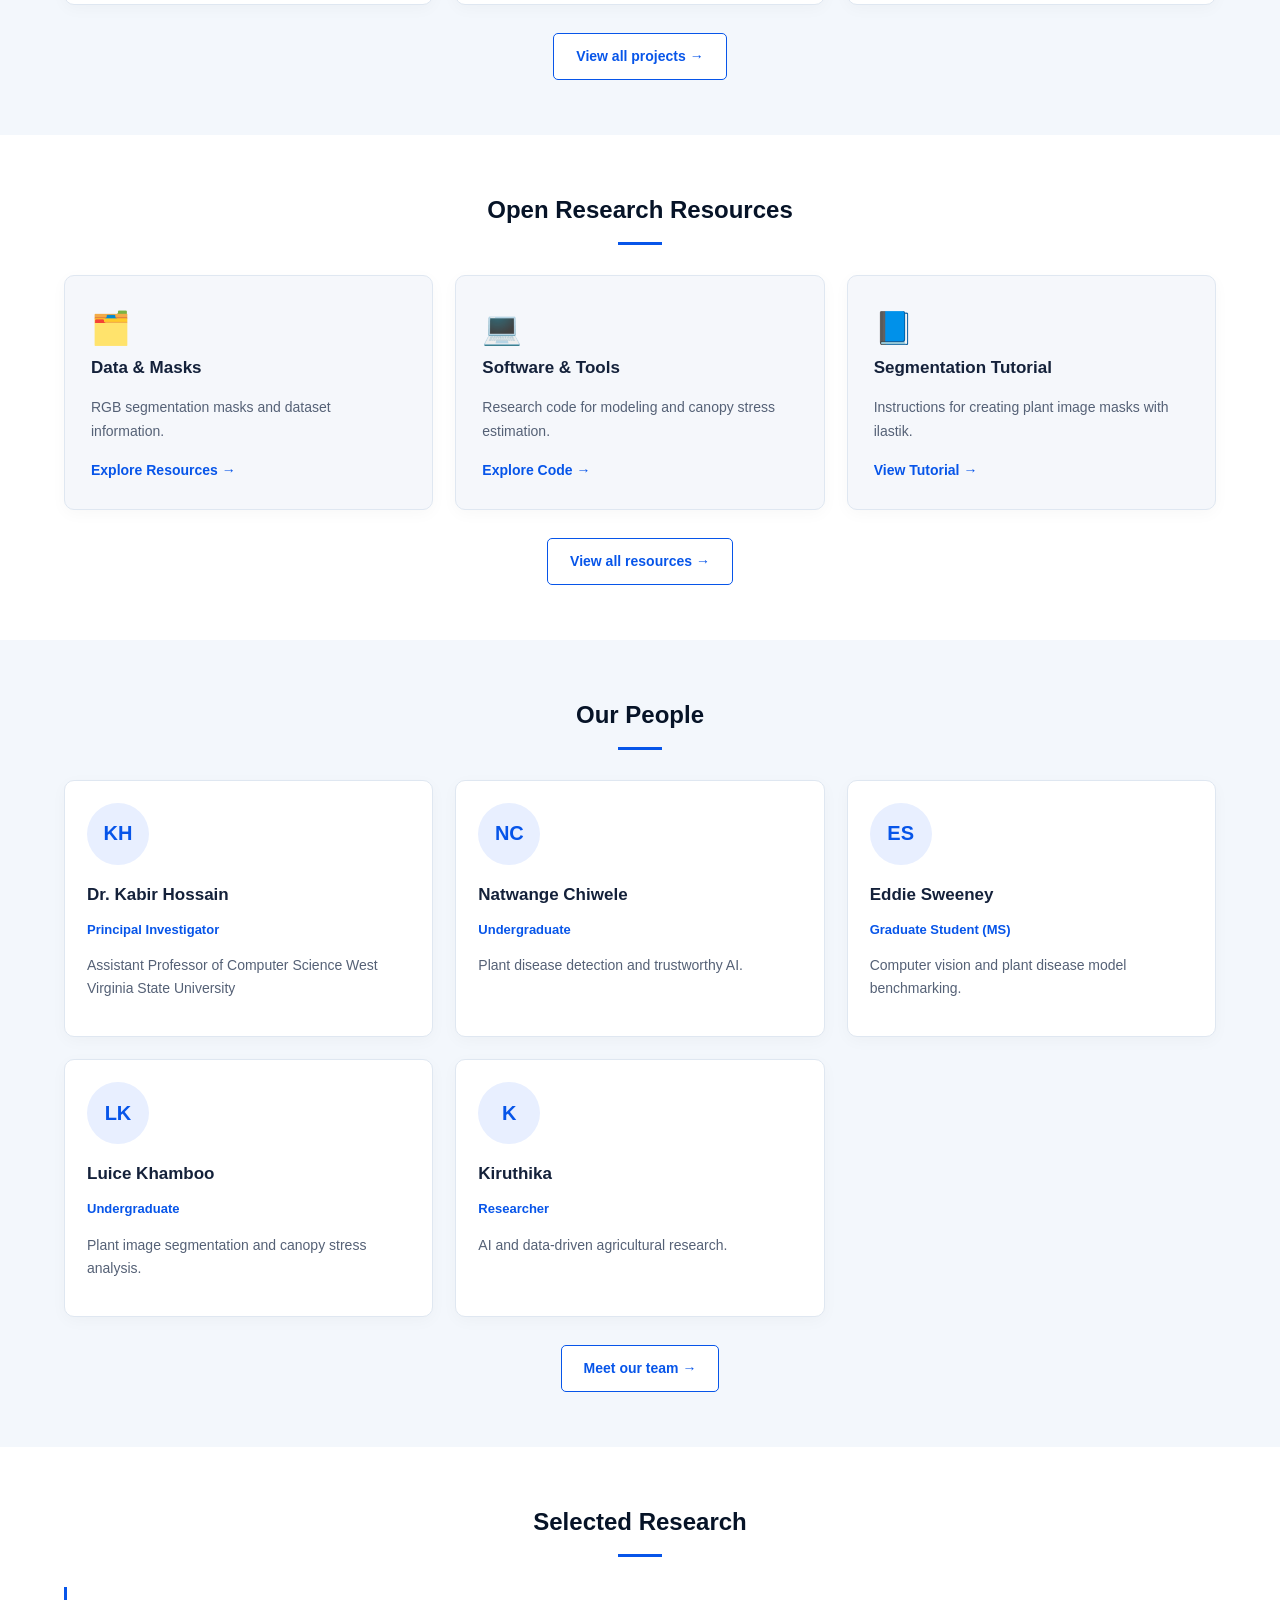
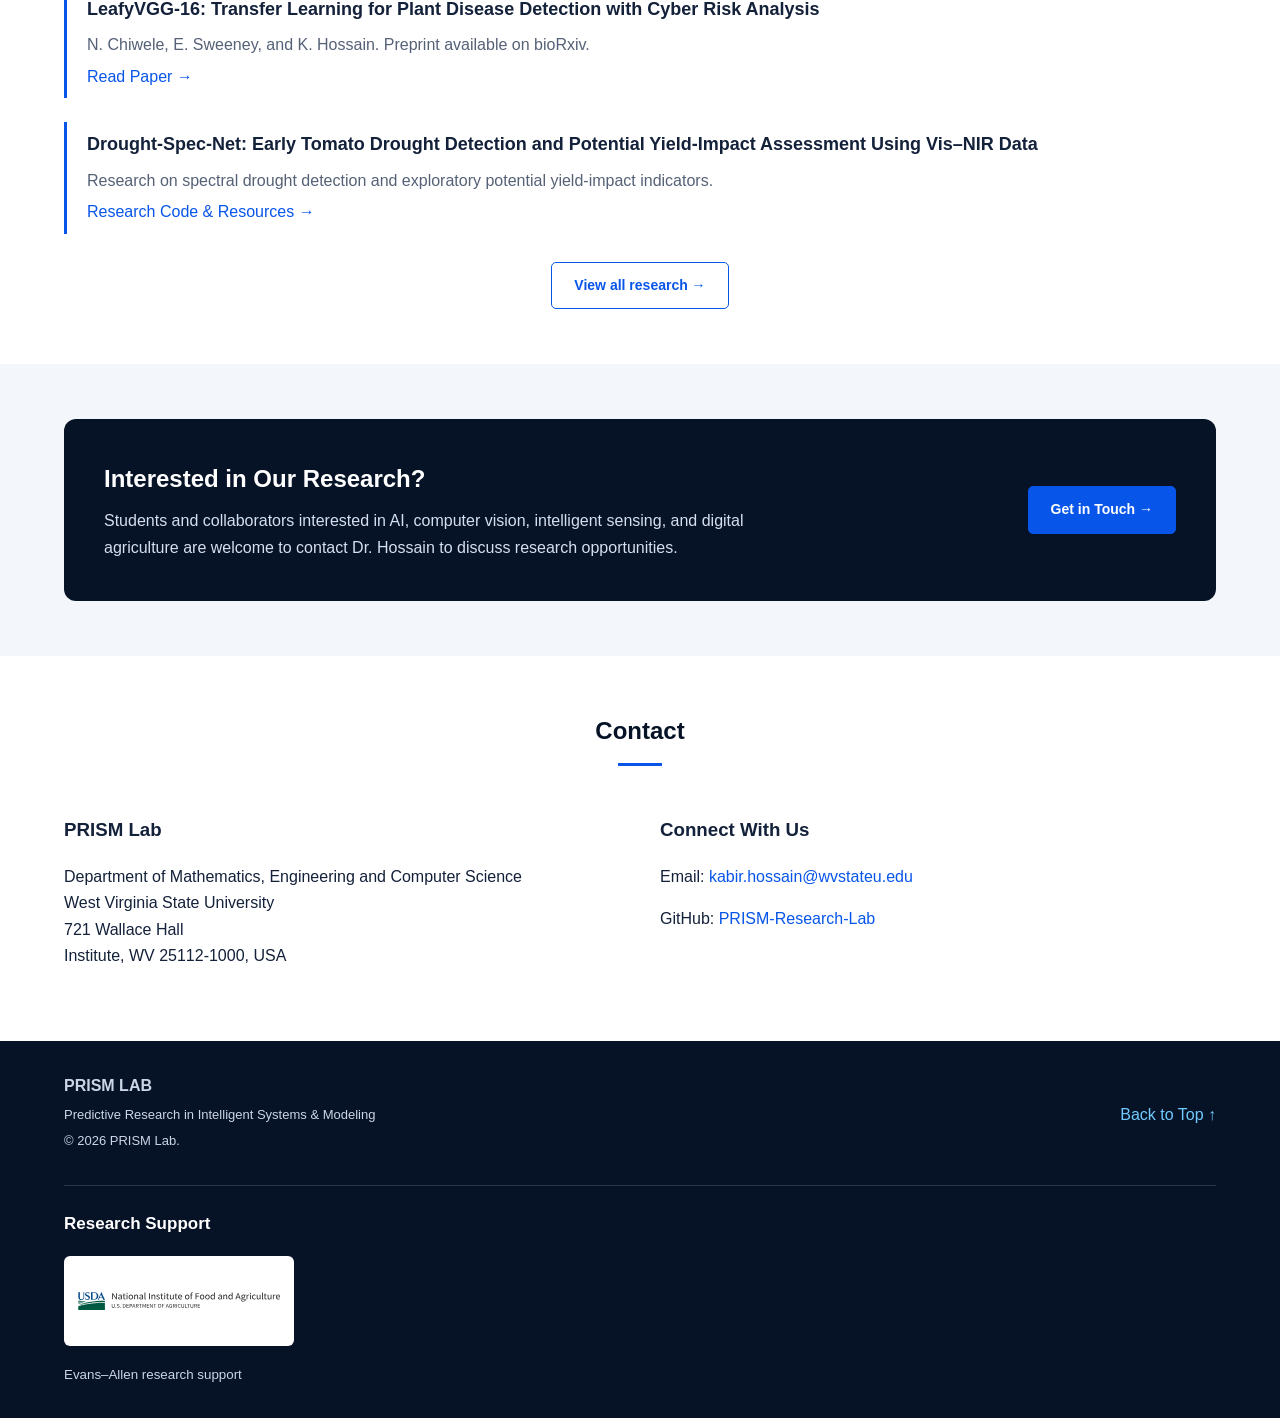
==== commit a3c89cc6: "Add files via upload" ====
--- a/index.html
+++ b/index.html
@@ -7,305 +7,7 @@
         content="PRISM Lab — Predictive Research in Intelligent Systems and Modeling at West Virginia State University.">
   <title>PRISM Lab | West Virginia State University</title>
 
-  <style>
-    :root {
-      --navy: #061327;
-      --blue: #0755e9;
-      --cyan: #19b9ff;
-      --text: #14213a;
-      --muted: #556176;
-      --light: #f3f7fc;
-      --border: #dfe7f1;
-    }
-
-    * { box-sizing: border-box; }
-    html { scroll-behavior: smooth; scroll-padding-top: 90px; }
-    body {
-      margin: 0;
-      font-family: Arial, Helvetica, sans-serif;
-      color: var(--text);
-      line-height: 1.65;
-      background: white;
-    }
-    a { color: var(--blue); text-decoration: none; }
-    a:hover { text-decoration: underline; }
-    a:focus-visible, summary:focus-visible {
-      outline: 3px solid var(--cyan);
-      outline-offset: 5px;
-    }
-    .container { width: min(1180px, 90%); margin: auto; }
-
-    /* Navigation */
-    header {
-      background: var(--navy);
-      color: white;
-      position: sticky;
-      top: 0;
-      z-index: 10;
-    }
-    .nav {
-      min-height: 76px;
-      display: flex;
-      align-items: center;
-      justify-content: space-between;
-      gap: 24px;
-    }
-    .brand {
-      color: white;
-      display: flex;
-      align-items: center;
-      gap: 12px;
-      flex-shrink: 0;
-    }
-    .brand:hover { text-decoration: none; }
-    .brand-symbol {
-      font-size: 40px;
-      color: var(--cyan);
-      line-height: 1;
-    }
-    .brand strong {
-      display: block;
-      font-size: 26px;
-      letter-spacing: 3px;
-      line-height: 1.1;
-    }
-    .brand small {
-      display: block;
-      font-size: 10px;
-      letter-spacing: 7px;
-      text-align: center;
-    }
-    .desktop-links { display: flex; gap: 22px; flex-wrap: wrap; }
-    .desktop-links a, .mobile-menu a {
-      color: white;
-      font-size: 14px;
-      font-weight: bold;
-    }
-    .desktop-links a:hover { color: var(--cyan); }
-    .mobile-menu { display: none; }
-    .skip-link {
-      position: absolute;
-      left: 12px;
-      top: -60px;
-      background: white;
-      padding: 10px;
-    }
-    .skip-link:focus { top: 8px; z-index: 20; }
-
-    /* Hero */
-    .hero {
-      background:
-        radial-gradient(circle at 80% 45%, #e7efff, transparent 45%),
-        linear-gradient(135deg, white, #f7faff);
-      overflow: hidden;
-    }
-    .hero-layout {
-      min-height: 430px;
-      display: grid;
-      grid-template-columns: 1fr 1.15fr;
-      align-items: center;
-      gap: 35px;
-      padding: 55px 0;
-    }
-    .eyebrow {
-      color: var(--blue);
-      text-transform: uppercase;
-      font-size: 12px;
-      font-weight: bold;
-      letter-spacing: 2px;
-    }
-    h1 {
-      font-size: clamp(42px, 6vw, 68px);
-      line-height: 1.05;
-      margin: 12px 0;
-      color: var(--navy);
-      letter-spacing: -2px;
-    }
-    .subtitle {
-      font-size: 22px;
-      font-weight: bold;
-      line-height: 1.4;
-      color: var(--blue);
-      margin: 16px 0;
-    }
-    .hero p { max-width: 500px; color: var(--muted); }
-    .buttons { display: flex; gap: 15px; flex-wrap: wrap; margin-top: 25px; }
-    .button {
-      display: inline-block;
-      padding: 11px 22px;
-      border-radius: 5px;
-      background: var(--blue);
-      border: 1px solid var(--blue);
-      color: white;
-      font-size: 14px;
-      font-weight: bold;
-    }
-    .button:hover { background: #003fc1; text-decoration: none; }
-    .button.outline { background: white; color: var(--blue); }
-    .button.outline:hover { background: #eaf1ff; }
-    .hero-art svg { display: block; width: 100%; height: auto; }
-
-    /* Sections and cards */
-    section { padding: 55px 0; }
-    .section-title {
-      margin: 0 0 30px;
-      text-align: center;
-      color: var(--navy);
-      font-size: 24px;
-    }
-    .section-title::after {
-      content: "";
-      display: block;
-      width: 44px;
-      height: 3px;
-      margin: 12px auto 0;
-      background: var(--blue);
-    }
-    .section-intro {
-      max-width: 720px;
-      text-align: center;
-      color: var(--muted);
-      margin: -10px auto 30px;
-    }
-    .grid { display: grid; gap: 22px; }
-    .grid-six { grid-template-columns: repeat(6, 1fr); }
-    .grid-four { grid-template-columns: repeat(4, 1fr); }
-    .grid-three { grid-template-columns: repeat(3, 1fr); }
-    .research-item { text-align: center; }
-    .research-icon { font-size: 36px; color: var(--blue); }
-    .research-item h3 {
-      color: var(--blue);
-      font-size: 14px;
-      line-height: 1.4;
-    }
-    .research-item p { font-size: 13px; color: var(--muted); }
-    .card {
-      border: 1px solid var(--border);
-      border-radius: 10px;
-      overflow: hidden;
-      background: white;
-      box-shadow: 0 4px 16px #06132708;
-    }
-    .card-art {
-      height: 150px;
-      display: flex;
-      align-items: center;
-      justify-content: center;
-      font-size: 60px;
-    }
-    .green { background: linear-gradient(135deg, #d8f3df, #9bcab0); }
-    .sky { background: linear-gradient(135deg, #d8eaff, #91b6e6); }
-    .purple { background: linear-gradient(135deg, #e9ddff, #bd9aeb); }
-    .gold { background: linear-gradient(135deg, #fff0cc, #e9cd85); }
-    .card-body { padding: 22px; }
-    .card h3 { font-size: 17px; margin: 0 0 10px; }
-    .card p { color: var(--muted); font-size: 14px; }
-    .card a { font-size: 14px; font-weight: bold; }
-    .soft { background: var(--light); }
-
-    /* News */
-    .news-strip { background: #edf3ff; padding: 22px 0; }
-    .news-layout {
-      display: grid;
-      grid-template-columns: 150px 1fr;
-      gap: 25px;
-      align-items: center;
-    }
-    .news-label { color: var(--blue); font-weight: bold; font-size: 14px; }
-    .news-items { display: grid; grid-template-columns: 1fr 1fr; gap: 25px; }
-    .news-items p { margin: 0; font-size: 14px; }
-
-    /* Resources and people */
-    .resource-card { padding: 26px; background: #f5f7fb; }
-    .resource-card .icon { font-size: 32px; }
-    .person-role { color: var(--blue); font-size: 13px; font-weight: bold; }
-    .person-avatar {
-      width: 62px;
-      height: 62px;
-      background: #e8efff;
-      border-radius: 50%;
-      display: grid;
-      place-items: center;
-      color: var(--blue);
-      font-size: 20px;
-      font-weight: bold;
-      margin-bottom: 16px;
-    }
-    .publication {
-      border-left: 3px solid var(--blue);
-      padding: 8px 0 8px 20px;
-      margin-bottom: 24px;
-    }
-    .publication h3 { margin: 0 0 8px; font-size: 18px; }
-    .publication p { margin: 5px 0; color: var(--muted); }
-    .join-box {
-      background: var(--navy);
-      color: white;
-      border-radius: 12px;
-      padding: 40px;
-      display: flex;
-      align-items: center;
-      justify-content: space-between;
-      gap: 25px;
-    }
-    .join-box h2 { margin: 0 0 10px; }
-    .join-box p { margin: 0; color: #d6dfef; max-width: 700px; }
-    .join-box .button { flex-shrink: 0; }
-    .contact-grid {
-      display: grid;
-      grid-template-columns: 1fr 1fr;
-      gap: 40px;
-    }
-    footer { background: var(--navy); color: #cbd5e6; padding: 32px 0; }
-    .footer-layout {
-      display: flex;
-      justify-content: space-between;
-      align-items: center;
-      gap: 20px;
-      flex-wrap: wrap;
-    }
-    footer p { margin: 5px 0; font-size: 13px; }
-    footer a { color: #72caff; }
-
-    @media (max-width: 1000px) {
-      .desktop-links { gap: 12px; }
-      .desktop-links a { font-size: 12px; }
-      .grid-six { grid-template-columns: repeat(3, 1fr); }
-      .grid-four { grid-template-columns: repeat(2, 1fr); }
-    }
-
-    @media (max-width: 720px) {
-      html { scroll-padding-top: 80px; }
-      .desktop-links { display: none; }
-      .mobile-menu { display: block; }
-      .mobile-menu summary { cursor: pointer; padding: 10px; }
-      .mobile-links {
-        position: absolute;
-        left: 0;
-        right: 0;
-        background: var(--navy);
-        padding: 15px 5%;
-        display: grid;
-        gap: 14px;
-        border-top: 1px solid #263449;
-      }
-      .hero-layout { grid-template-columns: 1fr; gap: 10px; padding: 40px 0; }
-      .hero-art { max-width: 500px; margin: auto; }
-      .subtitle { font-size: 20px; }
-      .news-layout, .news-items { grid-template-columns: 1fr; gap: 14px; }
-      .grid-three, .contact-grid { grid-template-columns: 1fr; }
-      .join-box { flex-direction: column; align-items: flex-start; padding: 28px; }
-      section { padding: 40px 0; }
-    }
-
-    @media (max-width: 440px) {
-      .grid-six, .grid-four { grid-template-columns: 1fr; }
-    }
-
-    @media (prefers-reduced-motion: reduce) {
-      html { scroll-behavior: auto; }
-    }
-  </style>
+  <link rel="stylesheet" href="styles.css">
 </head>
 
 <body>
@@ -419,246 +121,17 @@
       </div>
     </section>
 
-    <section id="news" class="news-strip">
-      <div class="container news-layout">
-        <div class="news-label">LATEST NEWS</div>
-        <div class="news-items">
-          <!-- Edit these announcements as needed. -->
-          <p>
-            <strong>Research update</strong><br>
-            Explore our tomato drought assessment code and RGB masks.
-          </p>
-          <p>
-            <strong>Student research</strong><br>
-            Building datasets for plant stress analysis and biomass prediction.
-          </p>
-        </div>
-      </div>
-    </section>
-
-    <section id="research">
-      <div class="container">
-        <h2 class="section-title">Research Areas</h2>
-        <div class="grid grid-six">
-          <div class="research-item">
-            <div class="research-icon" aria-hidden="true">◎</div>
-            <h3>Artificial Intelligence</h3>
-            <p>Machine learning, deep learning, and intelligent systems.</p>
-          </div>
-          <div class="research-item">
-            <div class="research-icon" aria-hidden="true">◉</div>
-            <h3>Computer Vision</h3>
-            <p>Image classification, segmentation, and visual analysis.</p>
-          </div>
-          <div class="research-item">
-            <div class="research-icon" aria-hidden="true">⌁</div>
-            <h3>Intelligent Sensing</h3>
-            <p>UAV, spectral, thermal, and multimodal sensing.</p>
-          </div>
-          <div class="research-item">
-            <div class="research-icon" aria-hidden="true">◇</div>
-            <h3>Trustworthy AI</h3>
-            <p>Robustness, explainability, and adversarial risk analysis.</p>
-          </div>
-          <div class="research-item">
-            <div class="research-icon" aria-hidden="true">▥</div>
-            <h3>Data Science &amp; Modeling</h3>
-            <p>Predictive analytics and data-driven scientific modeling.</p>
-          </div>
-          <div class="research-item">
-            <div class="research-icon" aria-hidden="true">♧</div>
-            <h3>Digital Agriculture</h3>
-            <p>AI for plant health, phenotyping, and crop monitoring.</p>
-          </div>
-        </div>
-      </div>
-    </section>
-
-    <section id="projects" class="soft">
-      <div class="container">
-        <h2 class="section-title">Featured Projects</h2>
-        <div class="grid grid-four">
-          <article class="card">
-            <div class="card-art green" aria-hidden="true">🌱</div>
-            <div class="card-body">
-              <h3>Tomato Drought Assessment</h3>
-              <p>
-                Vis–NIR modeling for drought detection, alongside
-                independent RGB canopy stress analysis.
-              </p>
-              <a href="https://github.com/PRISM-Research-Lab/Tomato-Drought-Impact-Assessment">
-                Explore Code →
-              </a>
-            </div>
-          </article>
-
-          <article class="card">
-            <div class="card-art sky" aria-hidden="true">🛩️</div>
-            <div class="card-body">
-              <h3>UAV Crop Monitoring</h3>
-              <p>
-                Computer vision and aerial imaging for crop health
-                monitoring and plant disease detection.
-              </p>
-              <a href="#contact">Ask About This Research →</a>
-            </div>
-          </article>
-
-          <article class="card">
-            <div class="card-art purple" aria-hidden="true">🛡️</div>
-            <div class="card-body">
-              <h3>Robust Plant Disease AI</h3>
-              <p>
-                Transfer learning for plant disease classification
-                with adversarial risk analysis.
-              </p>
-              <a href="https://www.biorxiv.org/content/10.64898/2026.05.13.724946v1">
-                Read Preprint →
-              </a>
-            </div>
-          </article>
-
-          <article class="card">
-            <div class="card-art gold" aria-hidden="true">📊</div>
-            <div class="card-body">
-              <h3>RGB Traits &amp; Biomass</h3>
-              <p>
-                Developing image datasets to explore relationships
-                between canopy traits, drought stress, and biomass.
-              </p>
-              <a href="#contact">Discuss Collaboration →</a>
-            </div>
-          </article>
-        </div>
-      </div>
-    </section>
-
-    <section id="resources">
-      <div class="container">
-        <h2 class="section-title">Open Research Resources</h2>
-        <div class="grid grid-four">
-          <article class="card resource-card">
-            <div class="icon" aria-hidden="true">🗂️</div>
-            <h3>Data &amp; Masks</h3>
-            <p>RGB segmentation masks and dataset information.</p>
-            <a href="https://github.com/PRISM-Research-Lab/Tomato-Drought-Impact-Assessment">
-              Explore Resources →
-            </a>
-          </article>
-
-          <article class="card resource-card">
-            <div class="icon" aria-hidden="true">💻</div>
-            <h3>Software &amp; Tools</h3>
-            <p>Research code for modeling and canopy stress estimation.</p>
-            <a href="https://github.com/PRISM-Research-Lab/Tomato-Drought-Impact-Assessment">
-              Explore Code →
-            </a>
-          </article>
-
-          <article class="card resource-card">
-            <div class="icon" aria-hidden="true">📘</div>
-            <h3>Segmentation Tutorial</h3>
-            <p>Instructions for creating plant image masks with ilastik.</p>
-            <a href="https://github.com/PRISM-Research-Lab/ilastik-mask-creation-tutorial">
-              View Tutorial →
-            </a>
-          </article>
-
-          <article class="card resource-card">
-            <div class="icon" aria-hidden="true">🔗</div>
-            <h3>Lab GitHub</h3>
-            <p>Browse our repositories, documentation, and research tools.</p>
-            <a href="https://github.com/PRISM-Research-Lab">
-              Visit GitHub →
-            </a>
-          </article>
-        </div>
-      </div>
-    </section>
-
-    <section id="people" class="soft">
-      <div class="container">
-        <h2 class="section-title">Our People</h2>
-        <p class="section-intro">
-          Faculty and students working together on AI, sensing,
-          and applications in agriculture.
-        </p>
-
-        <!-- Replace initials with photographs later if desired. -->
-        <div class="grid grid-three">
-          <article class="card card-body">
-            <div class="person-avatar">KH</div>
-            <h3>Dr. Kabir Hossain</h3>
-            <div class="person-role">Principal Investigator</div>
-            <p>
-              Assistant Professor of Computer Science<br>
-              West Virginia State University
-            </p>
-          </article>
-
-          <article class="card card-body">
-            <div class="person-avatar">NC</div>
-            <h3>Natwange Chiwele</h3>
-            <div class="person-role">Undergraduate</div>
-            <p>Plant disease detection and trustworthy AI.</p>
-          </article>
-
-          <article class="card card-body">
-            <div class="person-avatar">ES</div>
-            <h3>Eddie Sweeney</h3>
-            <div class="person-role">Graduate Student (MS)</div>
-            <p>Computer vision and plant disease model benchmarking.</p>
-          </article>
-
-          <article class="card card-body">
-            <div class="person-avatar">LK</div>
-            <h3>Luice Khamboo</h3>
-            <div class="person-role">Undergraduate</div>
-            <p>Plant image segmentation and canopy stress analysis.</p>
-          </article>
-
-          <article class="card card-body">
-            <div class="person-avatar">ZW</div>
-            <h3>Kiruthika</h3>
-            <div class="person-role">Researcher</div>
-            <p>AI and data-driven agricultural research.</p>
-          </article>
-        </div>
-      </div>
-    </section>
-
-    <section id="publications">
-      <div class="container">
-        <h2 class="section-title">Selected Research</h2>
-
-        <!-- Add complete citations and publication links here. -->
-        <article class="publication">
-          <h3>
-            LeafyVGG-16: Transfer Learning for Plant Disease
-            Detection with Cyber Risk Analysis
-          </h3>
-          <p>N. Chiwele, E. Sweeney, and K. Hossain.</p>
-          <p>Preprint available on bioRxiv.</p>
-          <a href="https://www.biorxiv.org/content/10.64898/2026.05.13.724946v1">
-            Read Paper →
-          </a>
-        </article>
-
-        <article class="publication">
-          <h3>
-            Drought-Spec-Net: Early Tomato Drought Detection and
-            Potential Yield-Impact Assessment Using Vis–NIR Data
-          </h3>
-          <p>
-            Research on spectral drought detection and exploratory
-            potential yield-impact indicators.
-          </p>
-          <a href="https://github.com/PRISM-Research-Lab/Tomato-Drought-Impact-Assessment">
-            Research Code &amp; Resources →
-          </a>
-        </article>
-      </div>
-    </section>
+    <section id="news" class="news-strip"><div class="container"><div class="news-layout"><div class="news-label">LATEST NEWS<a href="news.html">View all news →</a></div><div id="news-list" class="news-items"></div></div></div></section>
+
+    <section id="research" class=""><div class="container"><h2 class="section-title">Research Areas</h2><div id="areas-list" class="grid grid-six"></div></div></section>
+
+    <section id="projects" class="soft"><div class="container"><h2 class="section-title">Featured Projects</h2><div id="projects-list" class="grid grid-three"></div><p class="collection-link"><a class="button outline" href="projects.html">View all projects →</a></p></div></section>
+
+    <section id="resources" class=""><div class="container"><h2 class="section-title">Open Research Resources</h2><div id="resources-list" class="grid grid-three"></div><p class="collection-link"><a class="button outline" href="resources.html">View all resources →</a></p></div></section>
+
+    <section id="people" class="soft"><div class="container"><h2 class="section-title">Our People</h2><div id="people-list" class="grid grid-three"></div><p class="collection-link"><a class="button outline" href="people.html">Meet our team →</a></p></div></section>
+
+    <section id="publications" class=""><div class="container"><h2 class="section-title">Selected Research</h2><div id="research-list" class=""></div><p class="collection-link"><a class="button outline" href="research.html">View all research →</a></p></div></section>
 
     <section id="join" class="soft">
       <div class="container">
@@ -722,18 +195,11 @@
         <a href="#home">Back to Top ↑</a>
       </div>
     </div>
+    <div class="container funding"><h2>Research Support</h2><div id="funder-list" class="funder-list"></div></div>
   </footer>
 
-  <script>
-    document.getElementById("year").textContent = new Date().getFullYear();
-
-    // Close the mobile menu after selecting a section.
-    const mobileMenu = document.querySelector(".mobile-menu");
-    document.querySelectorAll(".mobile-links a").forEach(link => {
-      link.addEventListener("click", () => {
-        mobileMenu.open = false;
-      });
-    });
-  </script>
+  <noscript><p class="container">Please enable JavaScript to view the news, people, research, and resource lists.</p></noscript>
+  <script src="data.js"></script>
+  <script src="site.js"></script>
 </body>
-</html>
+</html>
--- a/styles.css
+++ b/styles.css
@@ -0,0 +1,321 @@
+
+    :root {
+      --navy: #061327;
+      --blue: #0755e9;
+      --cyan: #19b9ff;
+      --text: #14213a;
+      --muted: #556176;
+      --light: #f3f7fc;
+      --border: #dfe7f1;
+    }
+
+    * { box-sizing: border-box; }
+    html { scroll-behavior: smooth; scroll-padding-top: 90px; }
+    body {
+      margin: 0;
+      font-family: Arial, Helvetica, sans-serif;
+      color: var(--text);
+      line-height: 1.65;
+      background: white;
+    }
+    a { color: var(--blue); text-decoration: none; }
+    a:hover { text-decoration: underline; }
+    a:focus-visible, summary:focus-visible {
+      outline: 3px solid var(--cyan);
+      outline-offset: 5px;
+    }
+    .container { width: min(1180px, 90%); margin: auto; }
+
+    /* Navigation */
+    header {
+      background: var(--navy);
+      color: white;
+      position: sticky;
+      top: 0;
+      z-index: 10;
+    }
+    .nav {
+      min-height: 76px;
+      display: flex;
+      align-items: center;
+      justify-content: space-between;
+      gap: 24px;
+    }
+    .brand {
+      color: white;
+      display: flex;
+      align-items: center;
+      gap: 12px;
+      flex-shrink: 0;
+    }
+    .brand:hover { text-decoration: none; }
+    .brand-symbol {
+      font-size: 40px;
+      color: var(--cyan);
+      line-height: 1;
+    }
+    .brand strong {
+      display: block;
+      font-size: 26px;
+      letter-spacing: 3px;
+      line-height: 1.1;
+    }
+    .brand small {
+      display: block;
+      font-size: 10px;
+      letter-spacing: 7px;
+      text-align: center;
+    }
+    .desktop-links { display: flex; gap: 22px; flex-wrap: wrap; }
+    .desktop-links a, .mobile-menu a {
+      color: white;
+      font-size: 14px;
+      font-weight: bold;
+    }
+    .desktop-links a:hover { color: var(--cyan); }
+    .mobile-menu { display: none; }
+    .skip-link {
+      position: absolute;
+      left: 12px;
+      top: -60px;
+      background: white;
+      padding: 10px;
+    }
+    .skip-link:focus { top: 8px; z-index: 20; }
+
+    /* Hero */
+    .hero {
+      background:
+        radial-gradient(circle at 80% 45%, #e7efff, transparent 45%),
+        linear-gradient(135deg, white, #f7faff);
+      overflow: hidden;
+    }
+    .hero-layout {
+      min-height: 430px;
+      display: grid;
+      grid-template-columns: 1fr 1.15fr;
+      align-items: center;
+      gap: 35px;
+      padding: 55px 0;
+    }
+    .eyebrow {
+      color: var(--blue);
+      text-transform: uppercase;
+      font-size: 12px;
+      font-weight: bold;
+      letter-spacing: 2px;
+    }
+    h1 {
+      font-size: clamp(42px, 6vw, 68px);
+      line-height: 1.05;
+      margin: 12px 0;
+      color: var(--navy);
+      letter-spacing: -2px;
+    }
+    .subtitle {
+      font-size: 22px;
+      font-weight: bold;
+      line-height: 1.4;
+      color: var(--blue);
+      margin: 16px 0;
+    }
+    .hero p { max-width: 500px; color: var(--muted); }
+    .buttons { display: flex; gap: 15px; flex-wrap: wrap; margin-top: 25px; }
+    .button {
+      display: inline-block;
+      padding: 11px 22px;
+      border-radius: 5px;
+      background: var(--blue);
+      border: 1px solid var(--blue);
+      color: white;
+      font-size: 14px;
+      font-weight: bold;
+    }
+    .button:hover { background: #003fc1; text-decoration: none; }
+    .button.outline { background: white; color: var(--blue); }
+    .button.outline:hover { background: #eaf1ff; }
+    .hero-art svg { display: block; width: 100%; height: auto; }
+
+    /* Sections and cards */
+    section { padding: 55px 0; }
+    .section-title {
+      margin: 0 0 30px;
+      text-align: center;
+      color: var(--navy);
+      font-size: 24px;
+    }
+    .section-title::after {
+      content: "";
+      display: block;
+      width: 44px;
+      height: 3px;
+      margin: 12px auto 0;
+      background: var(--blue);
+    }
+    .section-intro {
+      max-width: 720px;
+      text-align: center;
+      color: var(--muted);
+      margin: -10px auto 30px;
+    }
+    .grid { display: grid; gap: 22px; }
+    .grid-six { grid-template-columns: repeat(6, 1fr); }
+    .grid-four { grid-template-columns: repeat(4, 1fr); }
+    .grid-three { grid-template-columns: repeat(3, 1fr); }
+    .research-item { text-align: center; }
+    .research-icon { font-size: 36px; color: var(--blue); }
+    .research-item h3 {
+      color: var(--blue);
+      font-size: 14px;
+      line-height: 1.4;
+    }
+    .research-item p { font-size: 13px; color: var(--muted); }
+    .card {
+      border: 1px solid var(--border);
+      border-radius: 10px;
+      overflow: hidden;
+      background: white;
+      box-shadow: 0 4px 16px #06132708;
+    }
+    .card-art {
+      height: 150px;
+      display: flex;
+      align-items: center;
+      justify-content: center;
+      font-size: 60px;
+    }
+    .green { background: linear-gradient(135deg, #d8f3df, #9bcab0); }
+    .sky { background: linear-gradient(135deg, #d8eaff, #91b6e6); }
+    .purple { background: linear-gradient(135deg, #e9ddff, #bd9aeb); }
+    .gold { background: linear-gradient(135deg, #fff0cc, #e9cd85); }
+    .card-body { padding: 22px; }
+    .card h3 { font-size: 17px; margin: 0 0 10px; }
+    .card p { color: var(--muted); font-size: 14px; }
+    .card a { font-size: 14px; font-weight: bold; }
+    .soft { background: var(--light); }
+
+    /* News */
+    .news-strip { background: #edf3ff; padding: 22px 0; }
+    .news-layout {
+      display: grid;
+      grid-template-columns: 150px 1fr;
+      gap: 25px;
+      align-items: center;
+    }
+    .news-label { color: var(--blue); font-weight: bold; font-size: 14px; }
+    .news-items { display: grid; grid-template-columns: 1fr 1fr; gap: 25px; }
+    .news-items p { margin: 0; font-size: 14px; }
+
+    /* Resources and people */
+    .resource-card { padding: 26px; background: #f5f7fb; }
+    .resource-card .icon { font-size: 32px; }
+    .person-role { color: var(--blue); font-size: 13px; font-weight: bold; }
+    .person-avatar {
+      width: 62px;
+      height: 62px;
+      background: #e8efff;
+      border-radius: 50%;
+      display: grid;
+      place-items: center;
+      color: var(--blue);
+      font-size: 20px;
+      font-weight: bold;
+      margin-bottom: 16px;
+    }
+    .publication {
+      border-left: 3px solid var(--blue);
+      padding: 8px 0 8px 20px;
+      margin-bottom: 24px;
+    }
+    .publication h3 { margin: 0 0 8px; font-size: 18px; }
+    .publication p { margin: 5px 0; color: var(--muted); }
+    .join-box {
+      background: var(--navy);
+      color: white;
+      border-radius: 12px;
+      padding: 40px;
+      display: flex;
+      align-items: center;
+      justify-content: space-between;
+      gap: 25px;
+    }
+    .join-box h2 { margin: 0 0 10px; }
+    .join-box p { margin: 0; color: #d6dfef; max-width: 700px; }
+    .join-box .button { flex-shrink: 0; }
+    .contact-grid {
+      display: grid;
+      grid-template-columns: 1fr 1fr;
+      gap: 40px;
+    }
+    footer { background: var(--navy); color: #cbd5e6; padding: 32px 0; }
+    .footer-layout {
+      display: flex;
+      justify-content: space-between;
+      align-items: center;
+      gap: 20px;
+      flex-wrap: wrap;
+    }
+    footer p { margin: 5px 0; font-size: 13px; }
+    footer a { color: #72caff; }
+
+    @media (max-width: 1000px) {
+      .desktop-links { gap: 12px; }
+      .desktop-links a { font-size: 12px; }
+      .grid-six { grid-template-columns: repeat(3, 1fr); }
+      .grid-four { grid-template-columns: repeat(2, 1fr); }
+    }
+
+    @media (max-width: 720px) {
+      html { scroll-padding-top: 80px; }
+      .desktop-links { display: none; }
+      .mobile-menu { display: block; }
+      .mobile-menu summary { cursor: pointer; padding: 10px; }
+      .mobile-links {
+        position: absolute;
+        left: 0;
+        right: 0;
+        background: var(--navy);
+        padding: 15px 5%;
+        display: grid;
+        gap: 14px;
+        border-top: 1px solid #263449;
+      }
+      .hero-layout { grid-template-columns: 1fr; gap: 10px; padding: 40px 0; }
+      .hero-art { max-width: 500px; margin: auto; }
+      .subtitle { font-size: 20px; }
+      .news-layout, .news-items { grid-template-columns: 1fr; gap: 14px; }
+      .grid-three, .contact-grid { grid-template-columns: 1fr; }
+      .join-box { flex-direction: column; align-items: flex-start; padding: 28px; }
+      section { padding: 40px 0; }
+    }
+
+    @media (max-width: 440px) {
+      .grid-six, .grid-four { grid-template-columns: 1fr; }
+    }
+
+    @media (prefers-reduced-motion: reduce) {
+      html { scroll-behavior: auto; }
+    }
+  
+/* Custom images and collection pages */
+.research-icon img { width:64px; height:64px; object-fit:contain; }
+.card-art img { width:100%; height:100%; object-fit:cover; }
+.person-avatar img { width:100%; height:100%; border-radius:50%; object-fit:cover; }
+.resource-card .icon img { width:56px; height:56px; object-fit:contain; }
+.collection-link { text-align:center; margin:28px 0 0; }
+.news-items { grid-template-columns:repeat(3,minmax(0,1fr)); }
+.news-label a { display:block; margin-top:12px; font-size:13px; }
+time { display:block; color:var(--muted); font-size:12px; }
+.page-hero { background:var(--light); padding:45px 0; }
+.page-hero h1 { font-size:40px; letter-spacing:-1px; }
+.people-group { margin-bottom:36px; }
+.empty-state { color:var(--muted); }
+.funding { border-top:1px solid #293649; margin-top:28px; padding-top:24px; }
+.funding h2 { color:white; font-size:17px; margin:0 0 18px; }
+.funder-list { display:flex; flex-wrap:wrap; gap:24px; align-items:center; }
+.funder { display:flex; flex-direction:column; align-items:flex-start; gap:10px; }
+.funder img { width:230px; height:90px; object-fit:contain; background:white; border-radius:6px; padding:14px; }
+.funder small { color:#cbd5e6; }
+.publication-image { width:180px; max-width:100%; height:110px; object-fit:cover; border-radius:6px; margin-bottom:12px; }
+@media(max-width:720px) { .news-items { grid-template-columns:1fr; } }
+.publication-image img { width:100%; height:100%; object-fit:cover; }
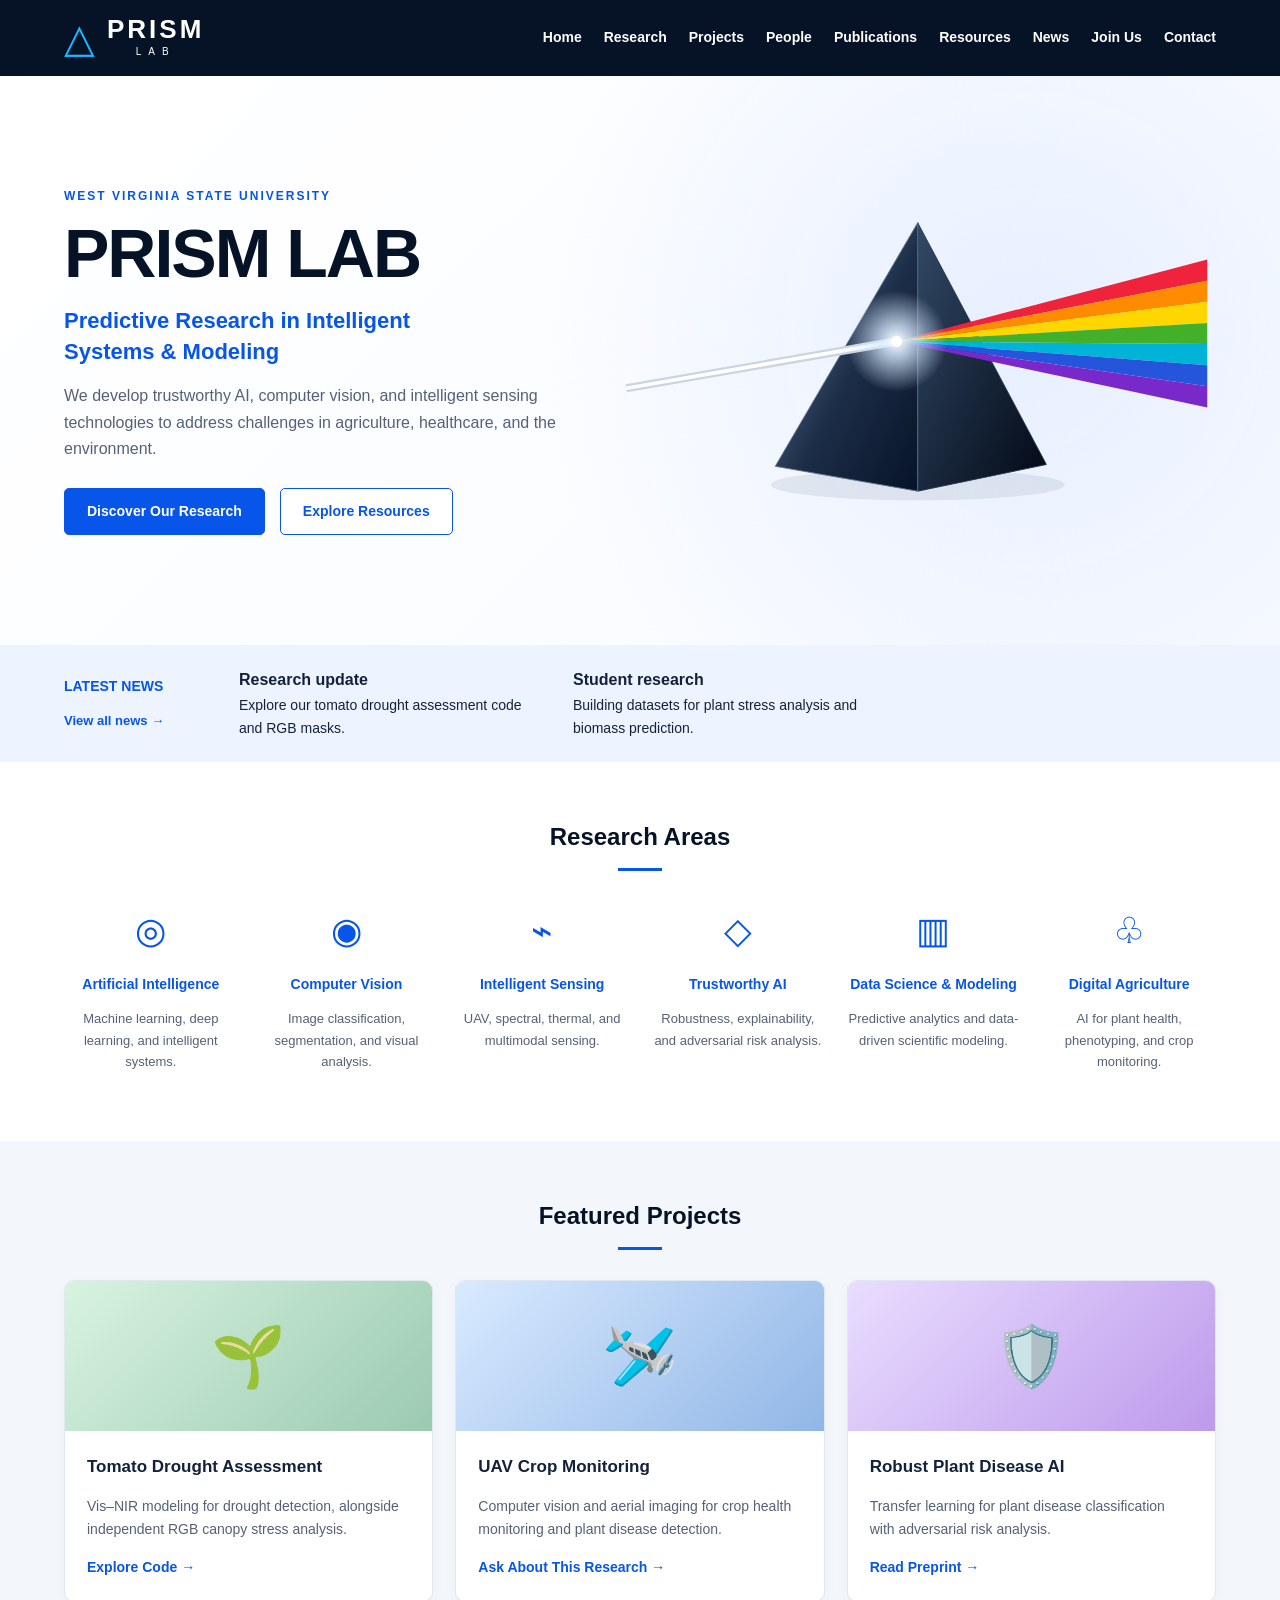
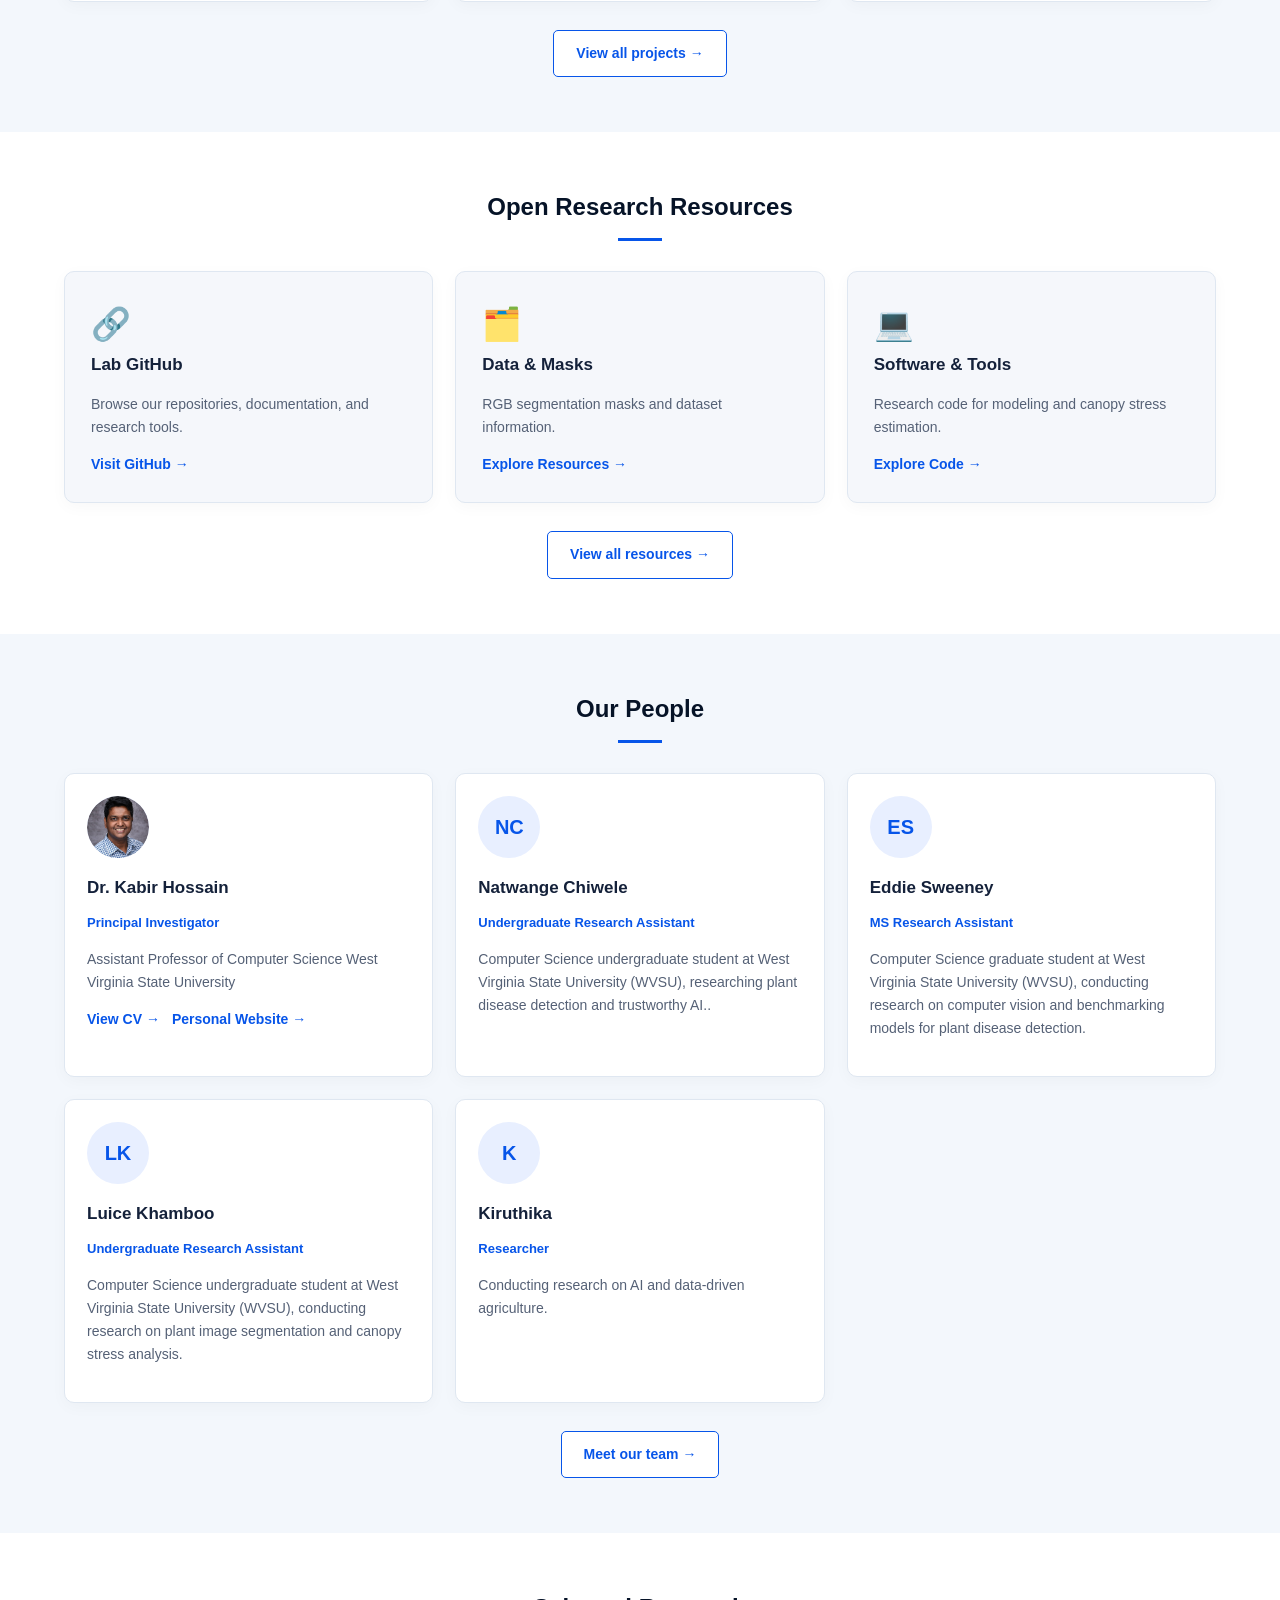
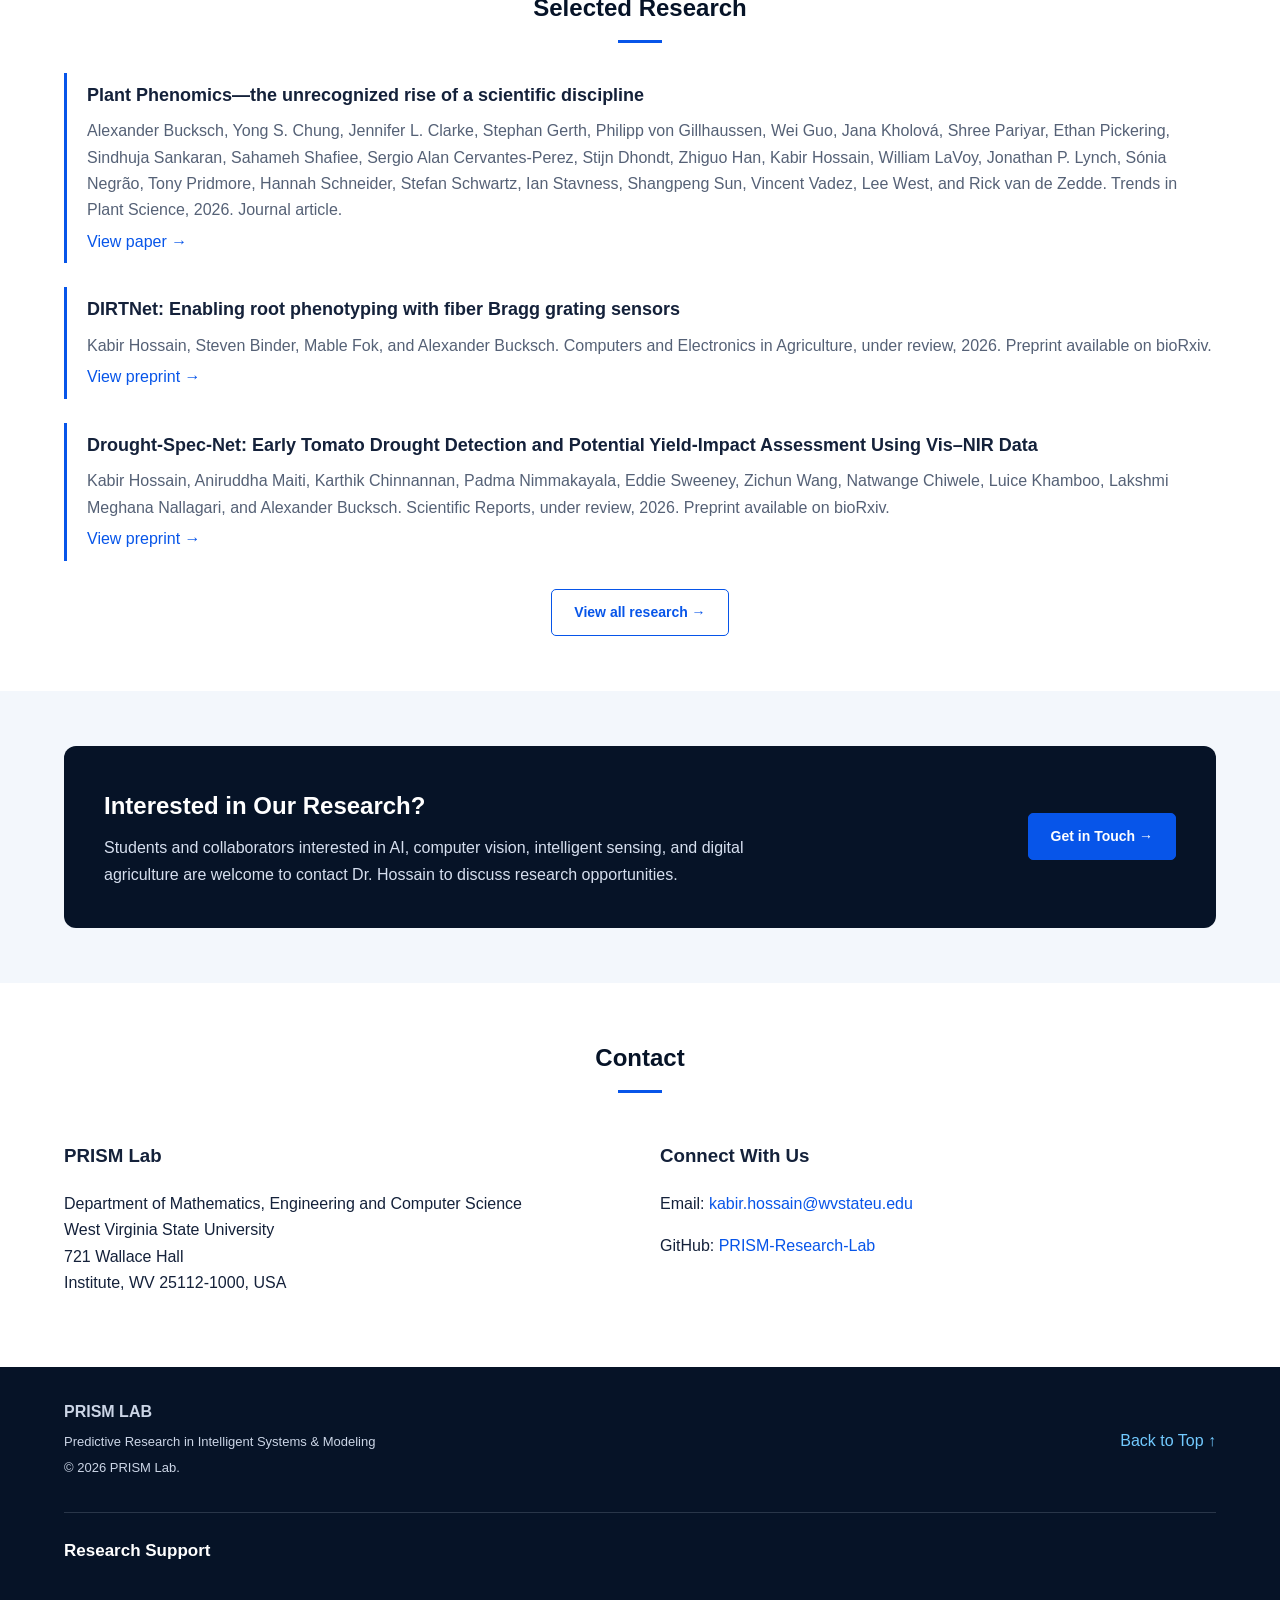
==== commit 97d451dd: "Reorder script tags for JavaScript files" ====
--- a/index.html
+++ b/index.html
@@ -199,7 +199,8 @@
   </footer>
 
   <noscript><p class="container">Please enable JavaScript to view the news, people, research, and resource lists.</p></noscript>
-  <script src="data.js"></script>
-  <script src="site.js"></script>
+<script src="research-data.js"></script>
+<script src="data.js"></script>
+<script src="site.js"></script>
 </body>
-</html>+</html>
--- a/styles.css
+++ b/styles.css
@@ -314,8 +314,32 @@
 .funding h2 { color:white; font-size:17px; margin:0 0 18px; }
 .funder-list { display:flex; flex-wrap:wrap; gap:24px; align-items:center; }
 .funder { display:flex; flex-direction:column; align-items:flex-start; gap:10px; }
-.funder img { width:230px; height:90px; object-fit:contain; background:white; border-radius:6px; padding:14px; }
 .funder small { color:#cbd5e6; }
 .publication-image { width:180px; max-width:100%; height:110px; object-fit:cover; border-radius:6px; margin-bottom:12px; }
 @media(max-width:720px) { .news-items { grid-template-columns:1fr; } }
 .publication-image img { width:100%; height:100%; object-fit:cover; }
+/* Prevent uploaded images from expanding cards or funding containers. */
+.grid > *, .hero-layout > *, .news-layout > * { min-width: 0; }
+.card-art { min-width: 0; overflow: hidden; }
+.card-art img { display: block; min-width: 0; max-width: 100%; flex: 0 1 100%; }
+.research-icon img, .resource-card .icon img { display: block; max-width: 100%; margin: 0 auto; }
+.person-avatar { flex-shrink: 0; overflow: hidden; }
+.person-avatar img { display: block; min-width: 0; }
+.publication-image { overflow: hidden; }
+.publication-image img { display: block; max-width: 100%; }
+.funder-list { display: flex; flex-wrap: wrap; gap: 24px; align-items: flex-start; }
+.funder { width: 230px; max-width: 100%; min-width: 0; }
+.funder > a, .funder > a > div { display: block; width: 100%; min-width: 0; }
+.funder small { max-width: 100%; overflow-wrap: anywhere; }
+
+/* Equal funding-logo boxes; preserve each logo's proportions. */
+.funder img {
+  display: block;
+  width: 230px;
+  max-width: 100%;
+  height: 130px;
+  object-fit: contain;
+  background: white;
+  padding: 0;
+  border-radius: 6px;
+}
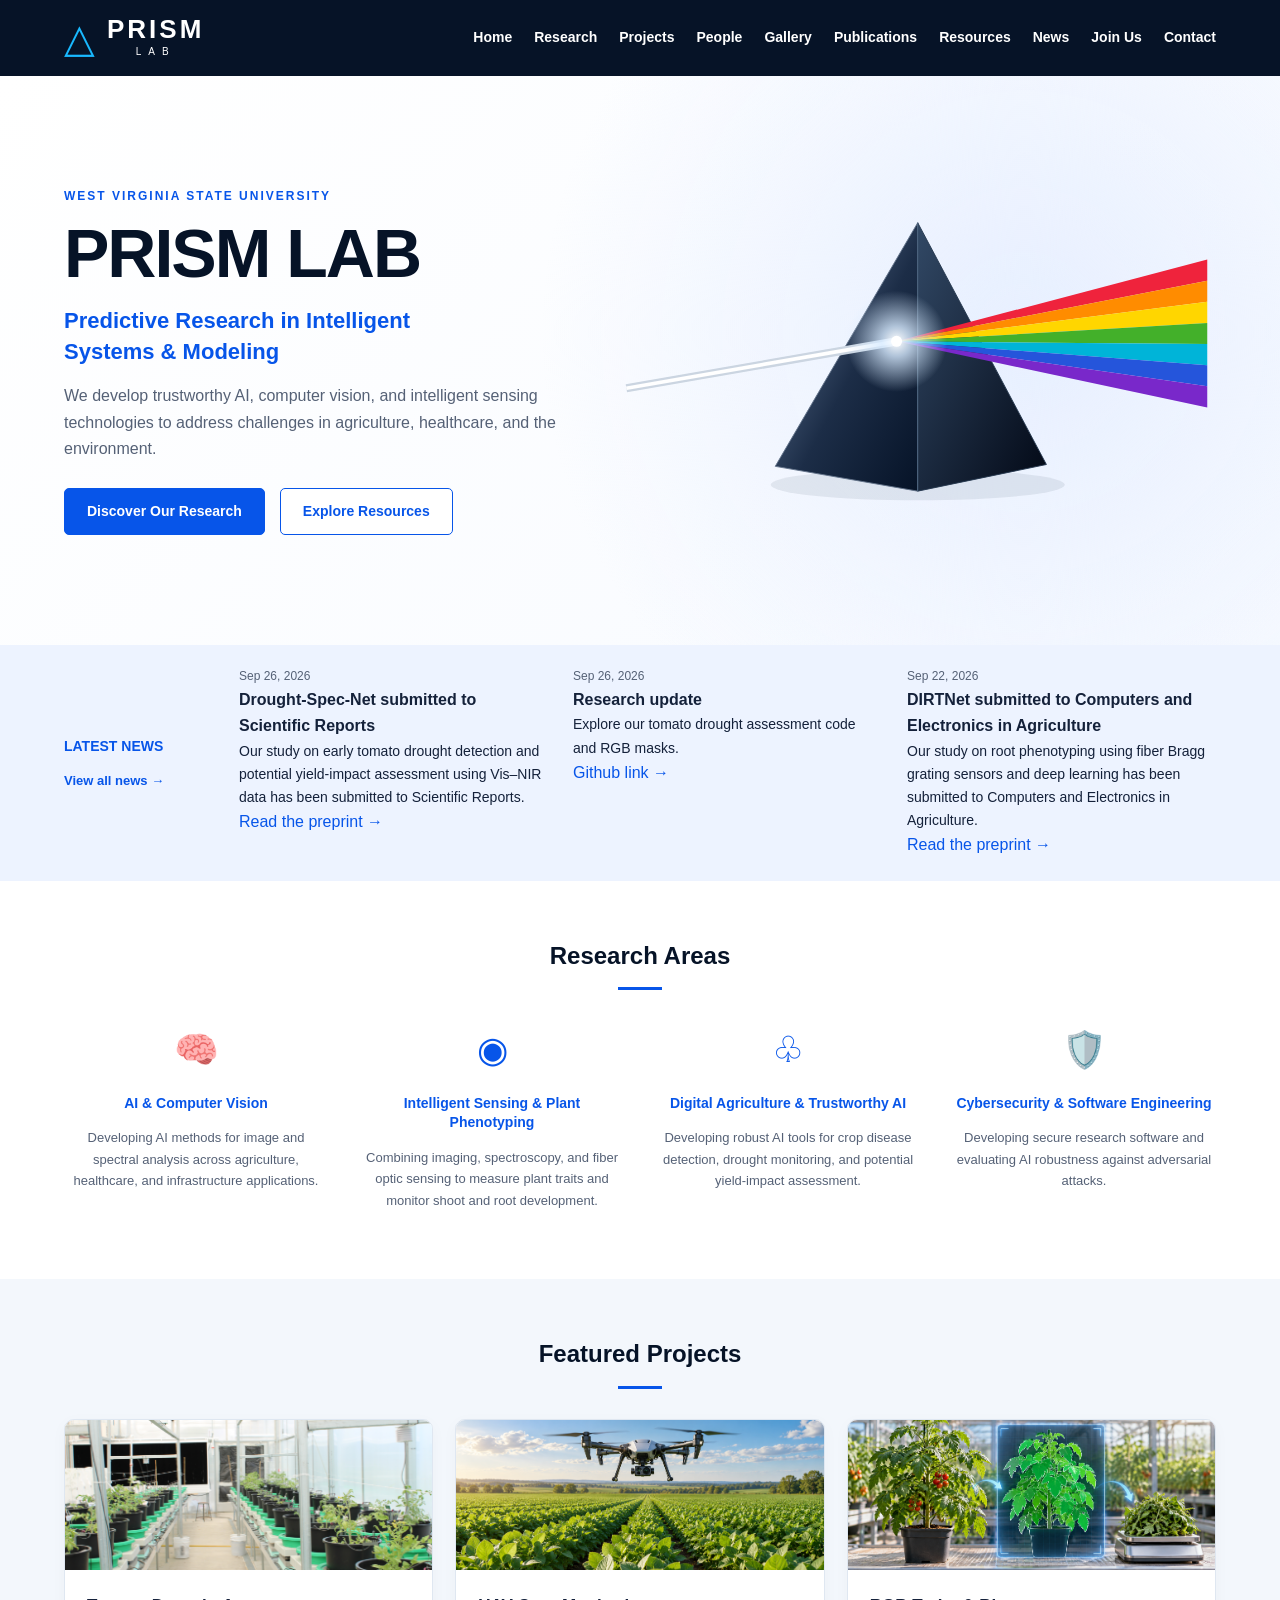
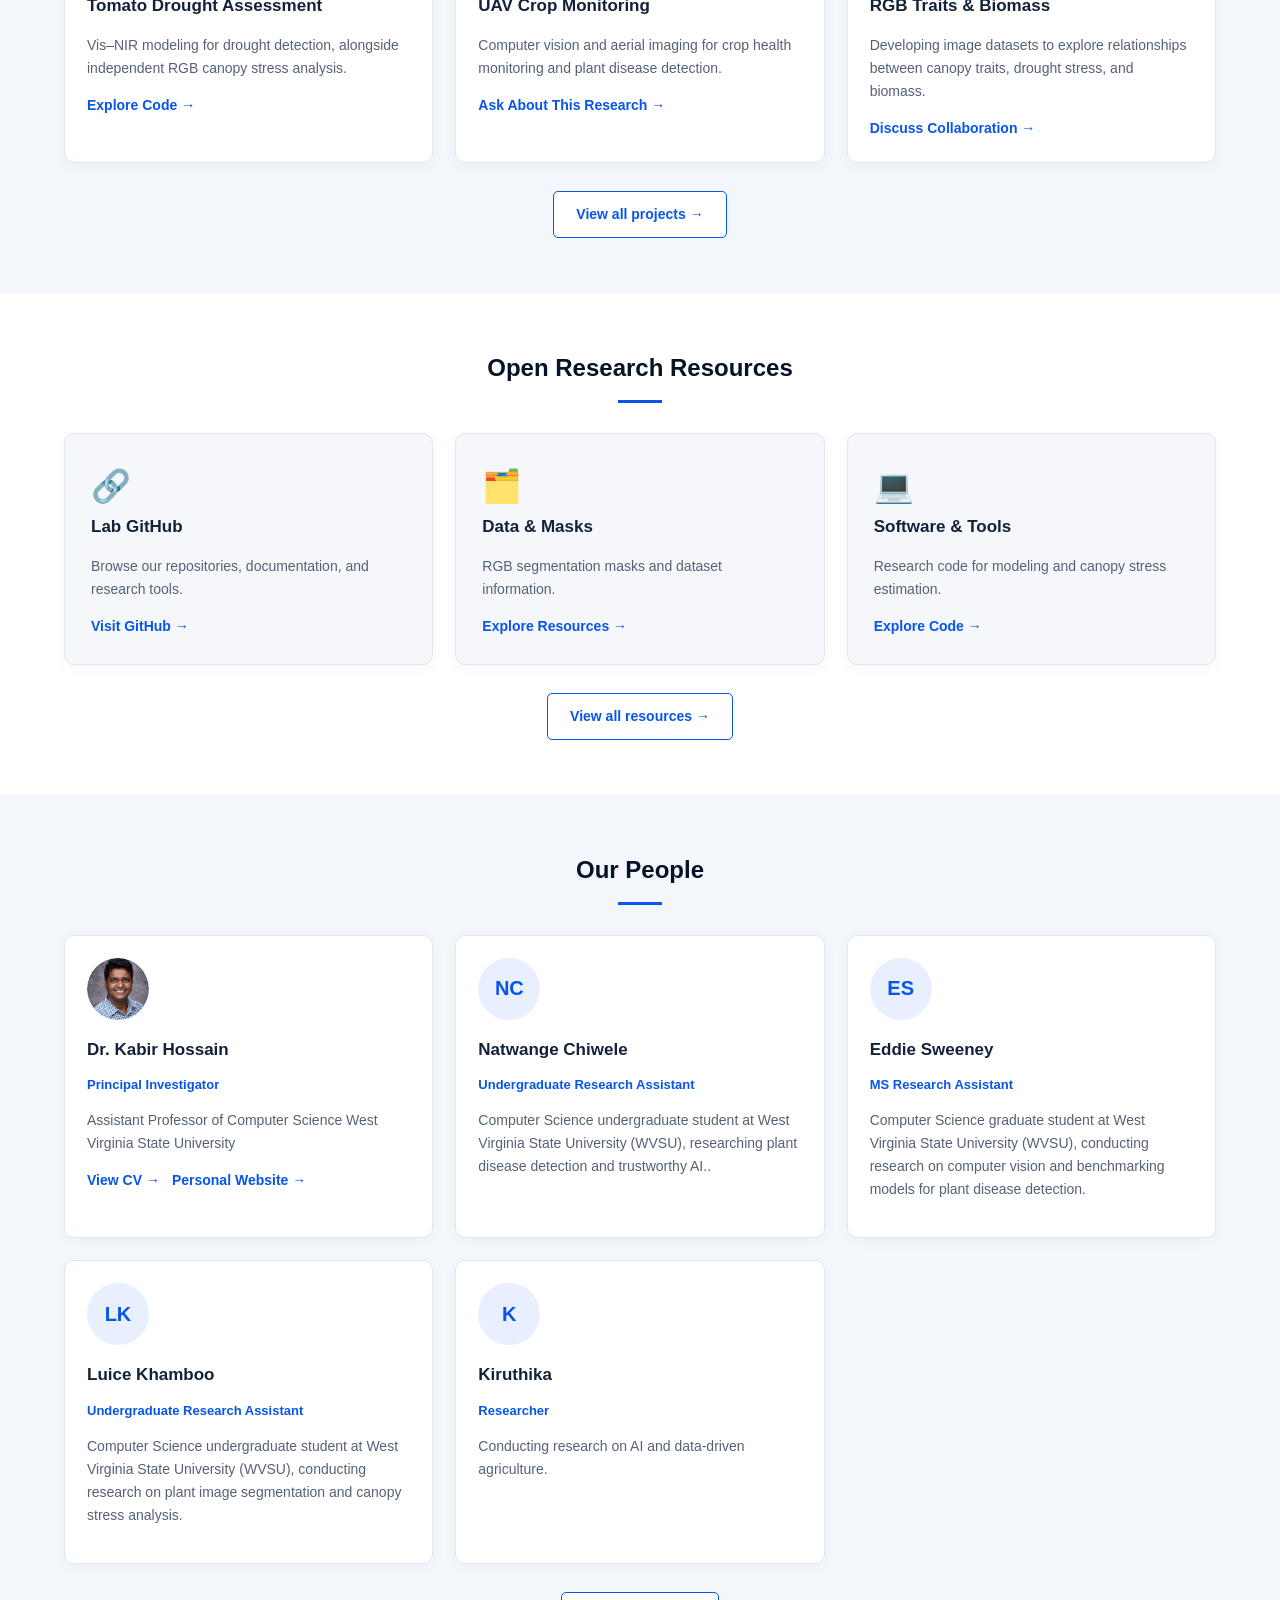
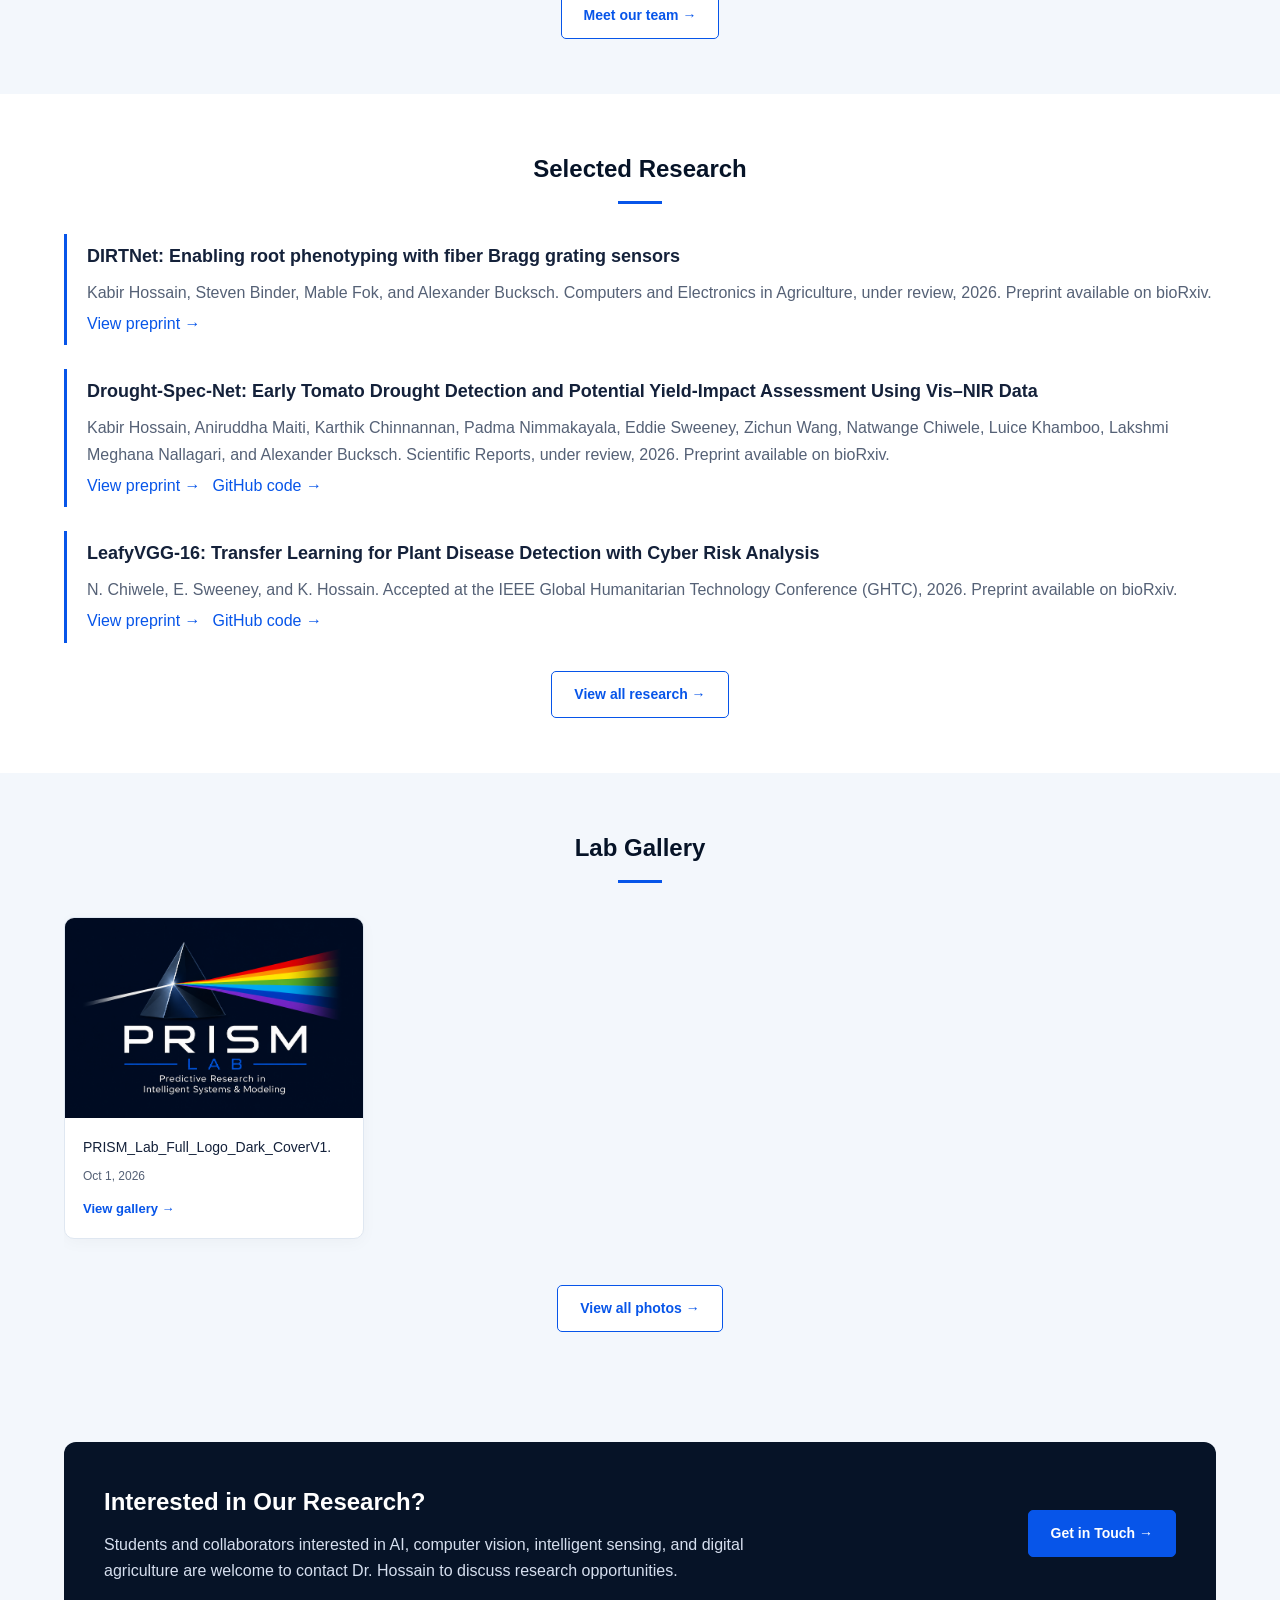
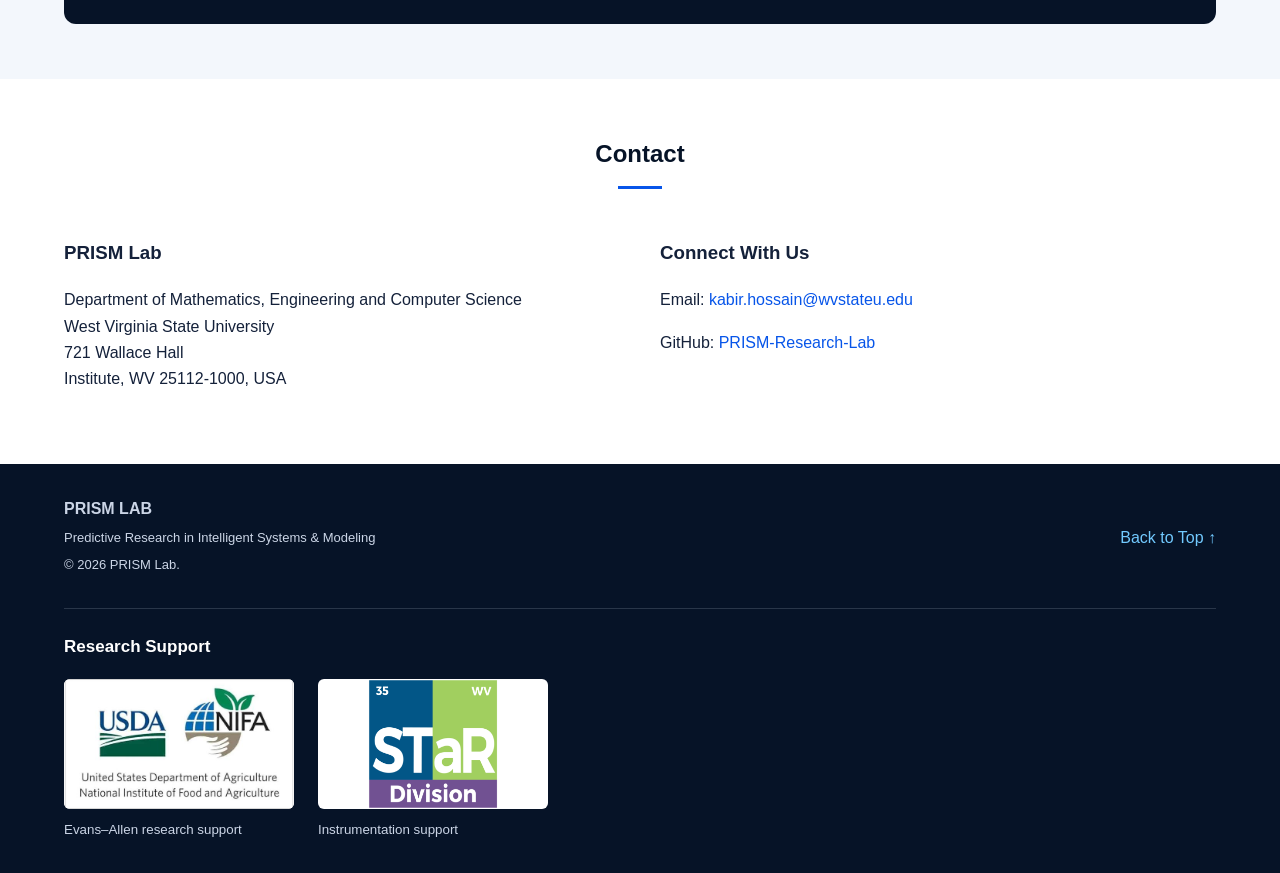
==== commit b0a99f23: "Update index.html" ====
--- a/index.html
+++ b/index.html
@@ -5,9 +5,11 @@
   <meta name="viewport" content="width=device-width, initial-scale=1">
   <meta name="description"
         content="PRISM Lab — Predictive Research in Intelligent Systems and Modeling at West Virginia State University.">
+
   <title>PRISM Lab | West Virginia State University</title>
 
   <link rel="stylesheet" href="styles.css">
+  <link rel="stylesheet" href="gallery.css">
 </head>
 
 <body>
@@ -25,6 +27,7 @@
         <a href="#research">Research</a>
         <a href="#projects">Projects</a>
         <a href="#people">People</a>
+        <a href="#gallery">Gallery</a>
         <a href="#publications">Publications</a>
         <a href="#resources">Resources</a>
         <a href="#news">News</a>
@@ -34,11 +37,13 @@
 
       <details class="mobile-menu">
         <summary>Menu ☰</summary>
+
         <nav class="mobile-links" aria-label="Mobile navigation">
           <a href="#home">Home</a>
           <a href="#research">Research</a>
           <a href="#projects">Projects</a>
           <a href="#people">People</a>
+          <a href="#gallery">Gallery</a>
           <a href="#publications">Publications</a>
           <a href="#resources">Resources</a>
           <a href="#news">News</a>
@@ -54,16 +59,20 @@
       <div class="container hero-layout">
         <div>
           <div class="eyebrow">West Virginia State University</div>
+
           <h1>PRISM LAB</h1>
+
           <div class="subtitle">
             Predictive Research in Intelligent<br>
             Systems &amp; Modeling
           </div>
+
           <p>
             We develop trustworthy AI, computer vision, and intelligent
             sensing technologies to address challenges in agriculture,
             healthcare, and the environment.
           </p>
+
           <div class="buttons">
             <a class="button" href="#research">Discover Our Research</a>
             <a class="button outline" href="#resources">Explore Resources</a>
@@ -77,16 +86,19 @@
             <title id="prism-title">
               A beam of light entering a prism and emerging as a rainbow
             </title>
+
             <defs>
               <linearGradient id="prism-left" x1="0" y1="0" x2="1" y2="1">
                 <stop offset="0" stop-color="#7188a9"/>
                 <stop offset="0.55" stop-color="#1c2d47"/>
                 <stop offset="1" stop-color="#061327"/>
               </linearGradient>
+
               <linearGradient id="prism-right" x1="0" y1="0" x2="1" y2="1">
                 <stop offset="0" stop-color="#324966"/>
                 <stop offset="1" stop-color="#020815"/>
               </linearGradient>
+
               <radialGradient id="glow">
                 <stop offset="0" stop-color="white"/>
                 <stop offset="0.3" stop-color="#d6eaff" stop-opacity="0.8"/>
@@ -96,15 +108,21 @@
 
             <ellipse cx="325" cy="325" rx="160" ry="17"
                      fill="#071a38" opacity="0.08"/>
+
             <path d="M325 40 L170 305 L325 332 Z"
                   fill="url(#prism-left)" stroke="#64748b"/>
+
             <path d="M325 40 L465 303 L325 332 Z"
                   fill="url(#prism-right)" stroke="#25374e"/>
+
             <path d="M325 40 L325 332" stroke="#89a5ca"
                   stroke-opacity="0.45"/>
 
-            <path d="M8 220 L302 169" stroke="#cbd5e1" stroke-width="9"/>
-            <path d="M8 220 L302 169" stroke="white" stroke-width="4"/>
+            <path d="M8 220 L302 169"
+                  stroke="#cbd5e1" stroke-width="9"/>
+
+            <path d="M8 220 L302 169"
+                  stroke="white" stroke-width="4"/>
 
             <polygon points="302,169 640,80 640,103" fill="#ef233c"/>
             <polygon points="302,169 640,103 640,126" fill="#ff8c00"/>
@@ -121,29 +139,126 @@
       </div>
     </section>
 
-    <section id="news" class="news-strip"><div class="container"><div class="news-layout"><div class="news-label">LATEST NEWS<a href="news.html">View all news →</a></div><div id="news-list" class="news-items"></div></div></div></section>
-
-    <section id="research" class=""><div class="container"><h2 class="section-title">Research Areas</h2><div id="areas-list" class="grid grid-six"></div></div></section>
-
-    <section id="projects" class="soft"><div class="container"><h2 class="section-title">Featured Projects</h2><div id="projects-list" class="grid grid-three"></div><p class="collection-link"><a class="button outline" href="projects.html">View all projects →</a></p></div></section>
-
-    <section id="resources" class=""><div class="container"><h2 class="section-title">Open Research Resources</h2><div id="resources-list" class="grid grid-three"></div><p class="collection-link"><a class="button outline" href="resources.html">View all resources →</a></p></div></section>
-
-    <section id="people" class="soft"><div class="container"><h2 class="section-title">Our People</h2><div id="people-list" class="grid grid-three"></div><p class="collection-link"><a class="button outline" href="people.html">Meet our team →</a></p></div></section>
-
-    <section id="publications" class=""><div class="container"><h2 class="section-title">Selected Research</h2><div id="research-list" class=""></div><p class="collection-link"><a class="button outline" href="research.html">View all research →</a></p></div></section>
+    <section id="news" class="news-strip">
+      <div class="container">
+        <div class="news-layout">
+          <div class="news-label">
+            LATEST NEWS
+            <a href="news.html">View all news →</a>
+          </div>
+
+          <div id="news-list" class="news-items"></div>
+        </div>
+      </div>
+    </section>
+
+    <section id="research">
+      <div class="container">
+        <h2 class="section-title">Research Areas</h2>
+        <div id="areas-list" class="grid grid-six"></div>
+      </div>
+    </section>
+
+    <section id="projects" class="soft">
+      <div class="container">
+        <h2 class="section-title">Featured Projects</h2>
+        <div id="projects-list" class="grid grid-three"></div>
+
+        <p class="collection-link">
+          <a class="button outline" href="projects.html">
+            View all projects →
+          </a>
+        </p>
+      </div>
+    </section>
+
+    <section id="resources">
+      <div class="container">
+        <h2 class="section-title">Open Research Resources</h2>
+        <div id="resources-list" class="grid grid-three"></div>
+
+        <p class="collection-link">
+          <a class="button outline" href="resources.html">
+            View all resources →
+          </a>
+        </p>
+      </div>
+    </section>
+
+    <section id="people" class="soft">
+      <div class="container">
+        <h2 class="section-title">Our People</h2>
+        <div id="people-list" class="grid grid-three"></div>
+
+        <p class="collection-link">
+          <a class="button outline" href="people.html">
+            Meet our team →
+          </a>
+        </p>
+      </div>
+    </section>
+
+    <section id="publications">
+      <div class="container">
+        <h2 class="section-title">Selected Research</h2>
+        <div id="research-list"></div>
+
+        <p class="collection-link">
+          <a class="button outline" href="research.html">
+            View all research →
+          </a>
+        </p>
+      </div>
+    </section>
+
+    <!-- Homepage gallery -->
+    <section id="gallery" class="soft">
+      <div class="container">
+        <h2 class="section-title">Lab Gallery</h2>
+
+        <div id="gallery-preview" class="gallery-strip"></div>
+
+        <div id="gallery-controls" class="gallery-controls" hidden>
+          <button
+            id="gallery-previous"
+            class="button outline"
+            type="button"
+            aria-label="Show previous photos"
+            aria-controls="gallery-preview">
+            ← Previous
+          </button>
+
+          <button
+            id="gallery-next"
+            class="button outline"
+            type="button"
+            aria-label="Show next photos"
+            aria-controls="gallery-preview">
+            Next →
+          </button>
+        </div>
+
+        <p class="collection-link">
+          <a class="button outline" href="gallery.html">
+            View all photos →
+          </a>
+        </p>
+      </div>
+    </section>
 
     <section id="join" class="soft">
       <div class="container">
         <div class="join-box">
           <div>
             <h2>Interested in Our Research?</h2>
+
             <p>
               Students and collaborators interested in AI, computer vision,
               intelligent sensing, and digital agriculture are welcome to
               contact Dr. Hossain to discuss research opportunities.
             </p>
           </div>
+
           <a class="button" href="mailto:kabir.hossain@wvstateu.edu">
             Get in Touch →
           </a>
@@ -154,9 +269,11 @@
     <section id="contact">
       <div class="container">
         <h2 class="section-title">Contact</h2>
+
         <div class="contact-grid">
           <div>
             <h3>PRISM Lab</h3>
+
             <p>
               Department of Mathematics, Engineering and Computer Science<br>
               West Virginia State University<br>
@@ -164,14 +281,17 @@
               Institute, WV 25112-1000, USA
             </p>
           </div>
+
           <div>
             <h3>Connect With Us</h3>
+
             <p>
               Email:
               <a href="mailto:kabir.hossain@wvstateu.edu">
                 kabir.hossain@wvstateu.edu
               </a>
             </p>
+
             <p>
               GitHub:
               <a href="https://github.com/PRISM-Research-Lab">
@@ -191,16 +311,29 @@
         <p>Predictive Research in Intelligent Systems &amp; Modeling</p>
         <p>© <span id="year">2026</span> PRISM Lab.</p>
       </div>
+
       <div>
         <a href="#home">Back to Top ↑</a>
       </div>
     </div>
-    <div class="container funding"><h2>Research Support</h2><div id="funder-list" class="funder-list"></div></div>
+
+    <div class="container funding">
+      <h2>Research Support</h2>
+      <div id="funder-list" class="funder-list"></div>
+    </div>
   </footer>
 
-  <noscript><p class="container">Please enable JavaScript to view the news, people, research, and resource lists.</p></noscript>
-<script src="research-data.js"></script>
-<script src="data.js"></script>
-<script src="site.js"></script>
+  <noscript>
+    <p class="container">
+      Please enable JavaScript to view the news, people, research,
+      resources, and gallery photos.
+    </p>
+  </noscript>
+
+  <script src="research-data.js"></script>
+  <script src="data.js"></script>
+  <script src="site.js"></script>
+  <script src="gallery-data.js"></script>
+  <script src="gallery.js"></script>
 </body>
 </html>
--- a/styles.css
+++ b/styles.css
@@ -1,338 +1,561 @@
-
-    :root {
-      --navy: #061327;
-      --blue: #0755e9;
-      --cyan: #19b9ff;
-      --text: #14213a;
-      --muted: #556176;
-      --light: #f3f7fc;
-      --border: #dfe7f1;
-    }
-
-    * { box-sizing: border-box; }
-    html { scroll-behavior: smooth; scroll-padding-top: 90px; }
-    body {
-      margin: 0;
-      font-family: Arial, Helvetica, sans-serif;
-      color: var(--text);
-      line-height: 1.65;
-      background: white;
-    }
-    a { color: var(--blue); text-decoration: none; }
-    a:hover { text-decoration: underline; }
-    a:focus-visible, summary:focus-visible {
-      outline: 3px solid var(--cyan);
-      outline-offset: 5px;
-    }
-    .container { width: min(1180px, 90%); margin: auto; }
-
-    /* Navigation */
-    header {
-      background: var(--navy);
-      color: white;
-      position: sticky;
-      top: 0;
-      z-index: 10;
-    }
-    .nav {
-      min-height: 76px;
-      display: flex;
-      align-items: center;
-      justify-content: space-between;
-      gap: 24px;
-    }
-    .brand {
-      color: white;
-      display: flex;
-      align-items: center;
-      gap: 12px;
-      flex-shrink: 0;
-    }
-    .brand:hover { text-decoration: none; }
-    .brand-symbol {
-      font-size: 40px;
-      color: var(--cyan);
-      line-height: 1;
-    }
-    .brand strong {
-      display: block;
-      font-size: 26px;
-      letter-spacing: 3px;
-      line-height: 1.1;
-    }
-    .brand small {
-      display: block;
-      font-size: 10px;
-      letter-spacing: 7px;
-      text-align: center;
-    }
-    .desktop-links { display: flex; gap: 22px; flex-wrap: wrap; }
-    .desktop-links a, .mobile-menu a {
-      color: white;
-      font-size: 14px;
-      font-weight: bold;
-    }
-    .desktop-links a:hover { color: var(--cyan); }
-    .mobile-menu { display: none; }
-    .skip-link {
-      position: absolute;
-      left: 12px;
-      top: -60px;
-      background: white;
-      padding: 10px;
-    }
-    .skip-link:focus { top: 8px; z-index: 20; }
-
-    /* Hero */
-    .hero {
-      background:
-        radial-gradient(circle at 80% 45%, #e7efff, transparent 45%),
-        linear-gradient(135deg, white, #f7faff);
-      overflow: hidden;
-    }
-    .hero-layout {
-      min-height: 430px;
-      display: grid;
-      grid-template-columns: 1fr 1.15fr;
-      align-items: center;
-      gap: 35px;
-      padding: 55px 0;
-    }
-    .eyebrow {
-      color: var(--blue);
-      text-transform: uppercase;
-      font-size: 12px;
-      font-weight: bold;
-      letter-spacing: 2px;
-    }
-    h1 {
-      font-size: clamp(42px, 6vw, 68px);
-      line-height: 1.05;
-      margin: 12px 0;
-      color: var(--navy);
-      letter-spacing: -2px;
-    }
-    .subtitle {
-      font-size: 22px;
-      font-weight: bold;
-      line-height: 1.4;
-      color: var(--blue);
-      margin: 16px 0;
-    }
-    .hero p { max-width: 500px; color: var(--muted); }
-    .buttons { display: flex; gap: 15px; flex-wrap: wrap; margin-top: 25px; }
-    .button {
-      display: inline-block;
-      padding: 11px 22px;
-      border-radius: 5px;
-      background: var(--blue);
-      border: 1px solid var(--blue);
-      color: white;
-      font-size: 14px;
-      font-weight: bold;
-    }
-    .button:hover { background: #003fc1; text-decoration: none; }
-    .button.outline { background: white; color: var(--blue); }
-    .button.outline:hover { background: #eaf1ff; }
-    .hero-art svg { display: block; width: 100%; height: auto; }
-
-    /* Sections and cards */
-    section { padding: 55px 0; }
-    .section-title {
-      margin: 0 0 30px;
-      text-align: center;
-      color: var(--navy);
-      font-size: 24px;
-    }
-    .section-title::after {
-      content: "";
-      display: block;
-      width: 44px;
-      height: 3px;
-      margin: 12px auto 0;
-      background: var(--blue);
-    }
-    .section-intro {
-      max-width: 720px;
-      text-align: center;
-      color: var(--muted);
-      margin: -10px auto 30px;
-    }
-    .grid { display: grid; gap: 22px; }
-    .grid-six { grid-template-columns: repeat(6, 1fr); }
-    .grid-four { grid-template-columns: repeat(4, 1fr); }
-    .grid-three { grid-template-columns: repeat(3, 1fr); }
-    .research-item { text-align: center; }
-    .research-icon { font-size: 36px; color: var(--blue); }
-    .research-item h3 {
-      color: var(--blue);
-      font-size: 14px;
-      line-height: 1.4;
-    }
-    .research-item p { font-size: 13px; color: var(--muted); }
-    .card {
-      border: 1px solid var(--border);
-      border-radius: 10px;
-      overflow: hidden;
-      background: white;
-      box-shadow: 0 4px 16px #06132708;
-    }
-    .card-art {
-      height: 150px;
-      display: flex;
-      align-items: center;
-      justify-content: center;
-      font-size: 60px;
-    }
-    .green { background: linear-gradient(135deg, #d8f3df, #9bcab0); }
-    .sky { background: linear-gradient(135deg, #d8eaff, #91b6e6); }
-    .purple { background: linear-gradient(135deg, #e9ddff, #bd9aeb); }
-    .gold { background: linear-gradient(135deg, #fff0cc, #e9cd85); }
-    .card-body { padding: 22px; }
-    .card h3 { font-size: 17px; margin: 0 0 10px; }
-    .card p { color: var(--muted); font-size: 14px; }
-    .card a { font-size: 14px; font-weight: bold; }
-    .soft { background: var(--light); }
-
-    /* News */
-    .news-strip { background: #edf3ff; padding: 22px 0; }
-    .news-layout {
-      display: grid;
-      grid-template-columns: 150px 1fr;
-      gap: 25px;
-      align-items: center;
-    }
-    .news-label { color: var(--blue); font-weight: bold; font-size: 14px; }
-    .news-items { display: grid; grid-template-columns: 1fr 1fr; gap: 25px; }
-    .news-items p { margin: 0; font-size: 14px; }
-
-    /* Resources and people */
-    .resource-card { padding: 26px; background: #f5f7fb; }
-    .resource-card .icon { font-size: 32px; }
-    .person-role { color: var(--blue); font-size: 13px; font-weight: bold; }
-    .person-avatar {
-      width: 62px;
-      height: 62px;
-      background: #e8efff;
-      border-radius: 50%;
-      display: grid;
-      place-items: center;
-      color: var(--blue);
-      font-size: 20px;
-      font-weight: bold;
-      margin-bottom: 16px;
-    }
-    .publication {
-      border-left: 3px solid var(--blue);
-      padding: 8px 0 8px 20px;
-      margin-bottom: 24px;
-    }
-    .publication h3 { margin: 0 0 8px; font-size: 18px; }
-    .publication p { margin: 5px 0; color: var(--muted); }
-    .join-box {
-      background: var(--navy);
-      color: white;
-      border-radius: 12px;
-      padding: 40px;
-      display: flex;
-      align-items: center;
-      justify-content: space-between;
-      gap: 25px;
-    }
-    .join-box h2 { margin: 0 0 10px; }
-    .join-box p { margin: 0; color: #d6dfef; max-width: 700px; }
-    .join-box .button { flex-shrink: 0; }
-    .contact-grid {
-      display: grid;
-      grid-template-columns: 1fr 1fr;
-      gap: 40px;
-    }
-    footer { background: var(--navy); color: #cbd5e6; padding: 32px 0; }
-    .footer-layout {
-      display: flex;
-      justify-content: space-between;
-      align-items: center;
-      gap: 20px;
-      flex-wrap: wrap;
-    }
-    footer p { margin: 5px 0; font-size: 13px; }
-    footer a { color: #72caff; }
-
-    @media (max-width: 1000px) {
-      .desktop-links { gap: 12px; }
-      .desktop-links a { font-size: 12px; }
-      .grid-six { grid-template-columns: repeat(3, 1fr); }
-      .grid-four { grid-template-columns: repeat(2, 1fr); }
-    }
-
-    @media (max-width: 720px) {
-      html { scroll-padding-top: 80px; }
-      .desktop-links { display: none; }
-      .mobile-menu { display: block; }
-      .mobile-menu summary { cursor: pointer; padding: 10px; }
-      .mobile-links {
-        position: absolute;
-        left: 0;
-        right: 0;
-        background: var(--navy);
-        padding: 15px 5%;
-        display: grid;
-        gap: 14px;
-        border-top: 1px solid #263449;
-      }
-      .hero-layout { grid-template-columns: 1fr; gap: 10px; padding: 40px 0; }
-      .hero-art { max-width: 500px; margin: auto; }
-      .subtitle { font-size: 20px; }
-      .news-layout, .news-items { grid-template-columns: 1fr; gap: 14px; }
-      .grid-three, .contact-grid { grid-template-columns: 1fr; }
-      .join-box { flex-direction: column; align-items: flex-start; padding: 28px; }
-      section { padding: 40px 0; }
-    }
-
-    @media (max-width: 440px) {
-      .grid-six, .grid-four { grid-template-columns: 1fr; }
-    }
-
-    @media (prefers-reduced-motion: reduce) {
-      html { scroll-behavior: auto; }
-    }
-  
-/* Custom images and collection pages */
-.research-icon img { width:64px; height:64px; object-fit:contain; }
-.card-art img { width:100%; height:100%; object-fit:cover; }
-.person-avatar img { width:100%; height:100%; border-radius:50%; object-fit:cover; }
-.resource-card .icon img { width:56px; height:56px; object-fit:contain; }
-.collection-link { text-align:center; margin:28px 0 0; }
-.news-items { grid-template-columns:repeat(3,minmax(0,1fr)); }
-.news-label a { display:block; margin-top:12px; font-size:13px; }
-time { display:block; color:var(--muted); font-size:12px; }
-.page-hero { background:var(--light); padding:45px 0; }
-.page-hero h1 { font-size:40px; letter-spacing:-1px; }
-.people-group { margin-bottom:36px; }
-.empty-state { color:var(--muted); }
-.funding { border-top:1px solid #293649; margin-top:28px; padding-top:24px; }
-.funding h2 { color:white; font-size:17px; margin:0 0 18px; }
-.funder-list { display:flex; flex-wrap:wrap; gap:24px; align-items:center; }
-.funder { display:flex; flex-direction:column; align-items:flex-start; gap:10px; }
-.funder small { color:#cbd5e6; }
-.publication-image { width:180px; max-width:100%; height:110px; object-fit:cover; border-radius:6px; margin-bottom:12px; }
-@media(max-width:720px) { .news-items { grid-template-columns:1fr; } }
-.publication-image img { width:100%; height:100%; object-fit:cover; }
-/* Prevent uploaded images from expanding cards or funding containers. */
-.grid > *, .hero-layout > *, .news-layout > * { min-width: 0; }
-.card-art { min-width: 0; overflow: hidden; }
-.card-art img { display: block; min-width: 0; max-width: 100%; flex: 0 1 100%; }
-.research-icon img, .resource-card .icon img { display: block; max-width: 100%; margin: 0 auto; }
-.person-avatar { flex-shrink: 0; overflow: hidden; }
-.person-avatar img { display: block; min-width: 0; }
-.publication-image { overflow: hidden; }
-.publication-image img { display: block; max-width: 100%; }
-.funder-list { display: flex; flex-wrap: wrap; gap: 24px; align-items: flex-start; }
-.funder { width: 230px; max-width: 100%; min-width: 0; }
-.funder > a, .funder > a > div { display: block; width: 100%; min-width: 0; }
-.funder small { max-width: 100%; overflow-wrap: anywhere; }
-
-/* Equal funding-logo boxes; preserve each logo's proportions. */
+:root {
+  --navy: #061327;
+  --blue: #0755e9;
+  --cyan: #19b9ff;
+  --text: #14213a;
+  --muted: #556176;
+  --light: #f3f7fc;
+  --border: #dfe7f1;
+}
+
+* { box-sizing: border-box; }
+
+html {
+  scroll-behavior: smooth;
+  scroll-padding-top: 90px;
+}
+
+body {
+  margin: 0;
+  font-family: Arial, Helvetica, sans-serif;
+  color: var(--text);
+  line-height: 1.65;
+  background: white;
+}
+
+a { color: var(--blue); text-decoration: none; }
+a:hover { text-decoration: underline; }
+
+a:focus-visible,
+summary:focus-visible {
+  outline: 3px solid var(--cyan);
+  outline-offset: 5px;
+}
+
+.container {
+  width: min(1180px, 90%);
+  margin: auto;
+}
+
+/* Navigation */
+header {
+  background: var(--navy);
+  color: white;
+  position: sticky;
+  top: 0;
+  z-index: 10;
+}
+
+.nav {
+  min-height: 76px;
+  display: flex;
+  align-items: center;
+  justify-content: space-between;
+  gap: 24px;
+}
+
+.brand {
+  color: white;
+  display: flex;
+  align-items: center;
+  gap: 12px;
+  flex-shrink: 0;
+}
+
+.brand:hover { text-decoration: none; }
+
+.brand-symbol {
+  font-size: 40px;
+  color: var(--cyan);
+  line-height: 1;
+}
+
+.brand strong {
+  display: block;
+  font-size: 26px;
+  letter-spacing: 3px;
+  line-height: 1.1;
+}
+
+.brand small {
+  display: block;
+  font-size: 10px;
+  letter-spacing: 7px;
+  text-align: center;
+}
+
+.desktop-links {
+  display: flex;
+  gap: 22px;
+  flex-wrap: wrap;
+}
+
+.desktop-links a,
+.mobile-menu a {
+  color: white;
+  font-size: 14px;
+  font-weight: bold;
+}
+
+.desktop-links a:hover { color: var(--cyan); }
+.mobile-menu { display: none; }
+
+.skip-link {
+  position: absolute;
+  left: 12px;
+  top: -60px;
+  background: white;
+  padding: 10px;
+}
+
+.skip-link:focus { top: 8px; z-index: 20; }
+
+/* Hero */
+.hero {
+  background:
+    radial-gradient(circle at 80% 45%, #e7efff, transparent 45%),
+    linear-gradient(135deg, white, #f7faff);
+  overflow: hidden;
+}
+
+.hero-layout {
+  min-height: 430px;
+  display: grid;
+  grid-template-columns: 1fr 1.15fr;
+  align-items: center;
+  gap: 35px;
+  padding: 55px 0;
+}
+
+.eyebrow {
+  color: var(--blue);
+  text-transform: uppercase;
+  font-size: 12px;
+  font-weight: bold;
+  letter-spacing: 2px;
+}
+
+h1 {
+  font-size: clamp(42px, 6vw, 68px);
+  line-height: 1.05;
+  margin: 12px 0;
+  color: var(--navy);
+  letter-spacing: -2px;
+}
+
+.subtitle {
+  font-size: 22px;
+  font-weight: bold;
+  line-height: 1.4;
+  color: var(--blue);
+  margin: 16px 0;
+}
+
+.hero p {
+  max-width: 500px;
+  color: var(--muted);
+}
+
+.buttons {
+  display: flex;
+  gap: 15px;
+  flex-wrap: wrap;
+  margin-top: 25px;
+}
+
+.button {
+  display: inline-block;
+  padding: 11px 22px;
+  border-radius: 5px;
+  background: var(--blue);
+  border: 1px solid var(--blue);
+  color: white;
+  font-size: 14px;
+  font-weight: bold;
+}
+
+.button:hover {
+  background: #003fc1;
+  text-decoration: none;
+}
+
+.button.outline {
+  background: white;
+  color: var(--blue);
+}
+
+.button.outline:hover { background: #eaf1ff; }
+
+.hero-art svg {
+  display: block;
+  width: 100%;
+  height: auto;
+}
+
+/* Sections and cards */
+section { padding: 55px 0; }
+
+.section-title {
+  margin: 0 0 30px;
+  text-align: center;
+  color: var(--navy);
+  font-size: 24px;
+}
+
+.section-title::after {
+  content: "";
+  display: block;
+  width: 44px;
+  height: 3px;
+  margin: 12px auto 0;
+  background: var(--blue);
+}
+
+.section-intro {
+  max-width: 720px;
+  text-align: center;
+  color: var(--muted);
+  margin: -10px auto 30px;
+}
+
+.grid { display: grid; gap: 22px; }
+.grid-six { grid-template-columns: repeat(6, 1fr); }
+.grid-four { grid-template-columns: repeat(4, 1fr); }
+.grid-three { grid-template-columns: repeat(3, 1fr); }
+
+.research-item { text-align: center; }
+
+.research-icon {
+  font-size: 36px;
+  color: var(--blue);
+}
+
+/* Research images: square, up to 160 × 160 pixels */
+.research-icon img {
+  display: block;
+  width: 160px;
+  max-width: 100%;
+  aspect-ratio: 1 / 1;
+  height: auto;
+  margin: 0 auto 16px;
+  object-fit: contain;
+}
+
+.research-item h3 {
+  color: var(--blue);
+  font-size: 14px;
+  line-height: 1.4;
+}
+
+.research-item p {
+  font-size: 13px;
+  color: var(--muted);
+}
+
+.card {
+  border: 1px solid var(--border);
+  border-radius: 10px;
+  overflow: hidden;
+  background: white;
+  box-shadow: 0 4px 16px #06132708;
+}
+
+.card-art {
+  height: 150px;
+  display: flex;
+  align-items: center;
+  justify-content: center;
+  font-size: 60px;
+  min-width: 0;
+  overflow: hidden;
+}
+
+.card-art img {
+  display: block;
+  width: 100%;
+  height: 100%;
+  min-width: 0;
+  max-width: 100%;
+  flex: 0 1 100%;
+  object-fit: cover;
+}
+
+.green {
+  background: linear-gradient(135deg, #d8f3df, #9bcab0);
+}
+
+.sky {
+  background: linear-gradient(135deg, #d8eaff, #91b6e6);
+}
+
+.purple {
+  background: linear-gradient(135deg, #e9ddff, #bd9aeb);
+}
+
+.gold {
+  background: linear-gradient(135deg, #fff0cc, #e9cd85);
+}
+
+.card-body { padding: 22px; }
+
+.card h3 {
+  font-size: 17px;
+  margin: 0 0 10px;
+}
+
+.card p {
+  color: var(--muted);
+  font-size: 14px;
+}
+
+.card a {
+  font-size: 14px;
+  font-weight: bold;
+}
+
+.soft { background: var(--light); }
+
+/* News */
+.news-strip {
+  background: #edf3ff;
+  padding: 22px 0;
+}
+
+.news-layout {
+  display: grid;
+  grid-template-columns: 150px 1fr;
+  gap: 25px;
+  align-items: center;
+}
+
+.news-label {
+  color: var(--blue);
+  font-weight: bold;
+  font-size: 14px;
+}
+
+.news-label a {
+  display: block;
+  margin-top: 12px;
+  font-size: 13px;
+}
+
+.news-items {
+  display: grid;
+  grid-template-columns: repeat(3, minmax(0, 1fr));
+  gap: 25px;
+}
+
+.news-items p {
+  margin: 0;
+  font-size: 14px;
+}
+
+time {
+  display: block;
+  color: var(--muted);
+  font-size: 12px;
+}
+
+/* Resources and people */
+.resource-card {
+  padding: 26px;
+  background: #f5f7fb;
+}
+
+.resource-card .icon { font-size: 32px; }
+
+.resource-card .icon img {
+  display: block;
+  width: 56px;
+  height: 56px;
+  max-width: 100%;
+  margin: 0 auto;
+  object-fit: contain;
+}
+
+.person-role {
+  color: var(--blue);
+  font-size: 13px;
+  font-weight: bold;
+}
+
+.person-avatar {
+  width: 62px;
+  height: 62px;
+  background: #e8efff;
+  border-radius: 50%;
+  display: grid;
+  place-items: center;
+  color: var(--blue);
+  font-size: 20px;
+  font-weight: bold;
+  margin-bottom: 16px;
+  flex-shrink: 0;
+  overflow: hidden;
+}
+
+.person-avatar img {
+  display: block;
+  width: 100%;
+  height: 100%;
+  min-width: 0;
+  border-radius: 50%;
+  object-fit: cover;
+}
+
+.publication {
+  border-left: 3px solid var(--blue);
+  padding: 8px 0 8px 20px;
+  margin-bottom: 24px;
+}
+
+.publication h3 {
+  margin: 0 0 8px;
+  font-size: 18px;
+}
+
+.publication p {
+  margin: 5px 0;
+  color: var(--muted);
+}
+
+.publication-image {
+  width: 180px;
+  max-width: 100%;
+  height: 110px;
+  object-fit: cover;
+  border-radius: 6px;
+  margin-bottom: 12px;
+  overflow: hidden;
+}
+
+.publication-image img {
+  display: block;
+  width: 100%;
+  height: 100%;
+  max-width: 100%;
+  object-fit: cover;
+}
+
+.join-box {
+  background: var(--navy);
+  color: white;
+  border-radius: 12px;
+  padding: 40px;
+  display: flex;
+  align-items: center;
+  justify-content: space-between;
+  gap: 25px;
+}
+
+.join-box h2 { margin: 0 0 10px; }
+
+.join-box p {
+  margin: 0;
+  color: #d6dfef;
+  max-width: 700px;
+}
+
+.join-box .button { flex-shrink: 0; }
+
+.contact-grid {
+  display: grid;
+  grid-template-columns: 1fr 1fr;
+  gap: 40px;
+}
+
+/* Collection pages */
+.collection-link {
+  text-align: center;
+  margin: 28px 0 0;
+}
+
+.page-hero {
+  background: var(--light);
+  padding: 45px 0;
+}
+
+.page-hero h1 {
+  font-size: 40px;
+  letter-spacing: -1px;
+}
+
+.people-group { margin-bottom: 36px; }
+.empty-state { color: var(--muted); }
+
+/* Keep images within their columns */
+.grid > *,
+.hero-layout > *,
+.news-layout > * {
+  min-width: 0;
+}
+
+/* Footer */
+footer {
+  background: var(--navy);
+  color: #cbd5e6;
+  padding: 32px 0;
+}
+
+.footer-layout {
+  display: flex;
+  justify-content: space-between;
+  align-items: center;
+  gap: 20px;
+  flex-wrap: wrap;
+}
+
+footer p {
+  margin: 5px 0;
+  font-size: 13px;
+}
+
+footer a { color: #72caff; }
+
+/* Research funding */
+.funding {
+  border-top: 1px solid #293649;
+  margin-top: 28px;
+  padding-top: 24px;
+}
+
+.funding h2 {
+  color: white;
+  font-size: 17px;
+  margin: 0 0 18px;
+}
+
+.funder-list {
+  display: flex;
+  flex-wrap: wrap;
+  gap: 24px;
+  align-items: flex-start;
+}
+
+.funder {
+  display: flex;
+  flex-direction: column;
+  align-items: flex-start;
+  gap: 10px;
+  width: 230px;
+  max-width: 100%;
+  min-width: 0;
+}
+
+.funder > a,
+.funder > a > div {
+  display: block;
+  width: 100%;
+  min-width: 0;
+}
+
+.funder small {
+  color: #cbd5e6;
+  max-width: 100%;
+  overflow-wrap: anywhere;
+}
+
 .funder img {
   display: block;
   width: 230px;
@@ -343,3 +566,94 @@
   padding: 0;
   border-radius: 6px;
 }
+
+/* Responsive layout */
+@media (max-width: 1000px) {
+  .desktop-links { gap: 12px; }
+  .desktop-links a { font-size: 12px; }
+  .grid-six { grid-template-columns: repeat(3, 1fr); }
+  .grid-four { grid-template-columns: repeat(2, 1fr); }
+}
+
+@media (max-width: 720px) {
+  html { scroll-padding-top: 80px; }
+  .desktop-links { display: none; }
+  .mobile-menu { display: block; }
+
+  .mobile-menu summary {
+    cursor: pointer;
+    padding: 10px;
+  }
+
+  .mobile-links {
+    position: absolute;
+    left: 0;
+    right: 0;
+    background: var(--navy);
+    padding: 15px 5%;
+    display: grid;
+    gap: 14px;
+    border-top: 1px solid #263449;
+  }
+
+  .hero-layout {
+    grid-template-columns: 1fr;
+    gap: 10px;
+    padding: 40px 0;
+  }
+
+  .hero-art {
+    max-width: 500px;
+    margin: auto;
+  }
+
+  .subtitle { font-size: 20px; }
+
+  .news-layout,
+  .news-items {
+    grid-template-columns: 1fr;
+    gap: 14px;
+  }
+
+  .grid-three,
+  .contact-grid {
+    grid-template-columns: 1fr;
+  }
+
+  .join-box {
+    flex-direction: column;
+    align-items: flex-start;
+    padding: 28px;
+  }
+
+  section { padding: 40px 0; }
+}
+
+@media (max-width: 440px) {
+  .grid-six,
+  .grid-four {
+    grid-template-columns: 1fr;
+  }
+}
+
+@media (prefers-reduced-motion: reduce) {
+  html { scroll-behavior: auto; }
+} 
+/* Spread four research areas across the full container */
+#areas-list {
+  grid-template-columns: repeat(4, minmax(0, 1fr));
+  gap: 32px;
+}
+
+@media (max-width: 1000px) {
+  #areas-list {
+    grid-template-columns: repeat(2, minmax(0, 1fr));
+  }
+}
+
+@media (max-width: 600px) {
+  #areas-list {
+    grid-template-columns: 1fr;
+  }
+}
+
--- a/gallery.css
+++ b/gallery.css
@@ -0,0 +1,100 @@
+.gallery-strip {
+  display: flex;
+  gap: 22px;
+  overflow-x: auto;
+  padding: 4px 0 18px;
+  scroll-snap-type: x mandatory;
+  scrollbar-color: var(--blue) var(--light);
+}
+
+.gallery-strip .gallery-card {
+  flex: 0 0 300px;
+  scroll-snap-align: start;
+}
+
+.gallery-grid {
+  display: grid;
+  grid-template-columns: repeat(3, minmax(0, 1fr));
+  gap: 24px;
+}
+
+.gallery-card {
+  margin: 0;
+  min-width: 0;
+  overflow: hidden;
+  border: 1px solid var(--border);
+  border-radius: 10px;
+  background: white;
+  box-shadow: 0 4px 16px #06132708;
+}
+
+.gallery-photo {
+  display: block;
+}
+
+.gallery-photo img {
+  display: block;
+  width: 100%;
+  height: 200px;
+  object-fit: cover;
+}
+
+.gallery-card figcaption {
+  padding: 18px;
+}
+
+.gallery-caption {
+  margin: 0 0 8px;
+  font-size: 14px;
+}
+
+.gallery-actions {
+  display: flex;
+  flex-wrap: wrap;
+  gap: 16px;
+  margin-top: 12px;
+  font-size: 13px;
+  font-weight: bold;
+}
+
+.gallery-controls {
+  display: flex;
+  justify-content: center;
+  gap: 12px;
+  margin-top: 12px;
+}
+
+.gallery-controls[hidden] {
+  display: none;
+}
+
+.gallery-controls button {
+  cursor: pointer;
+  font: inherit;
+}
+
+.gallery-controls button:disabled {
+  opacity: 0.45;
+  cursor: default;
+}
+
+.gallery-controls button:focus-visible {
+  outline: 3px solid var(--cyan);
+  outline-offset: 4px;
+}
+
+@media (max-width: 1000px) {
+  .gallery-grid {
+    grid-template-columns: repeat(2, minmax(0, 1fr));
+  }
+}
+
+@media (max-width: 600px) {
+  .gallery-grid {
+    grid-template-columns: 1fr;
+  }
+
+  .gallery-strip .gallery-card {
+    flex-basis: 85%;
+  }
+}
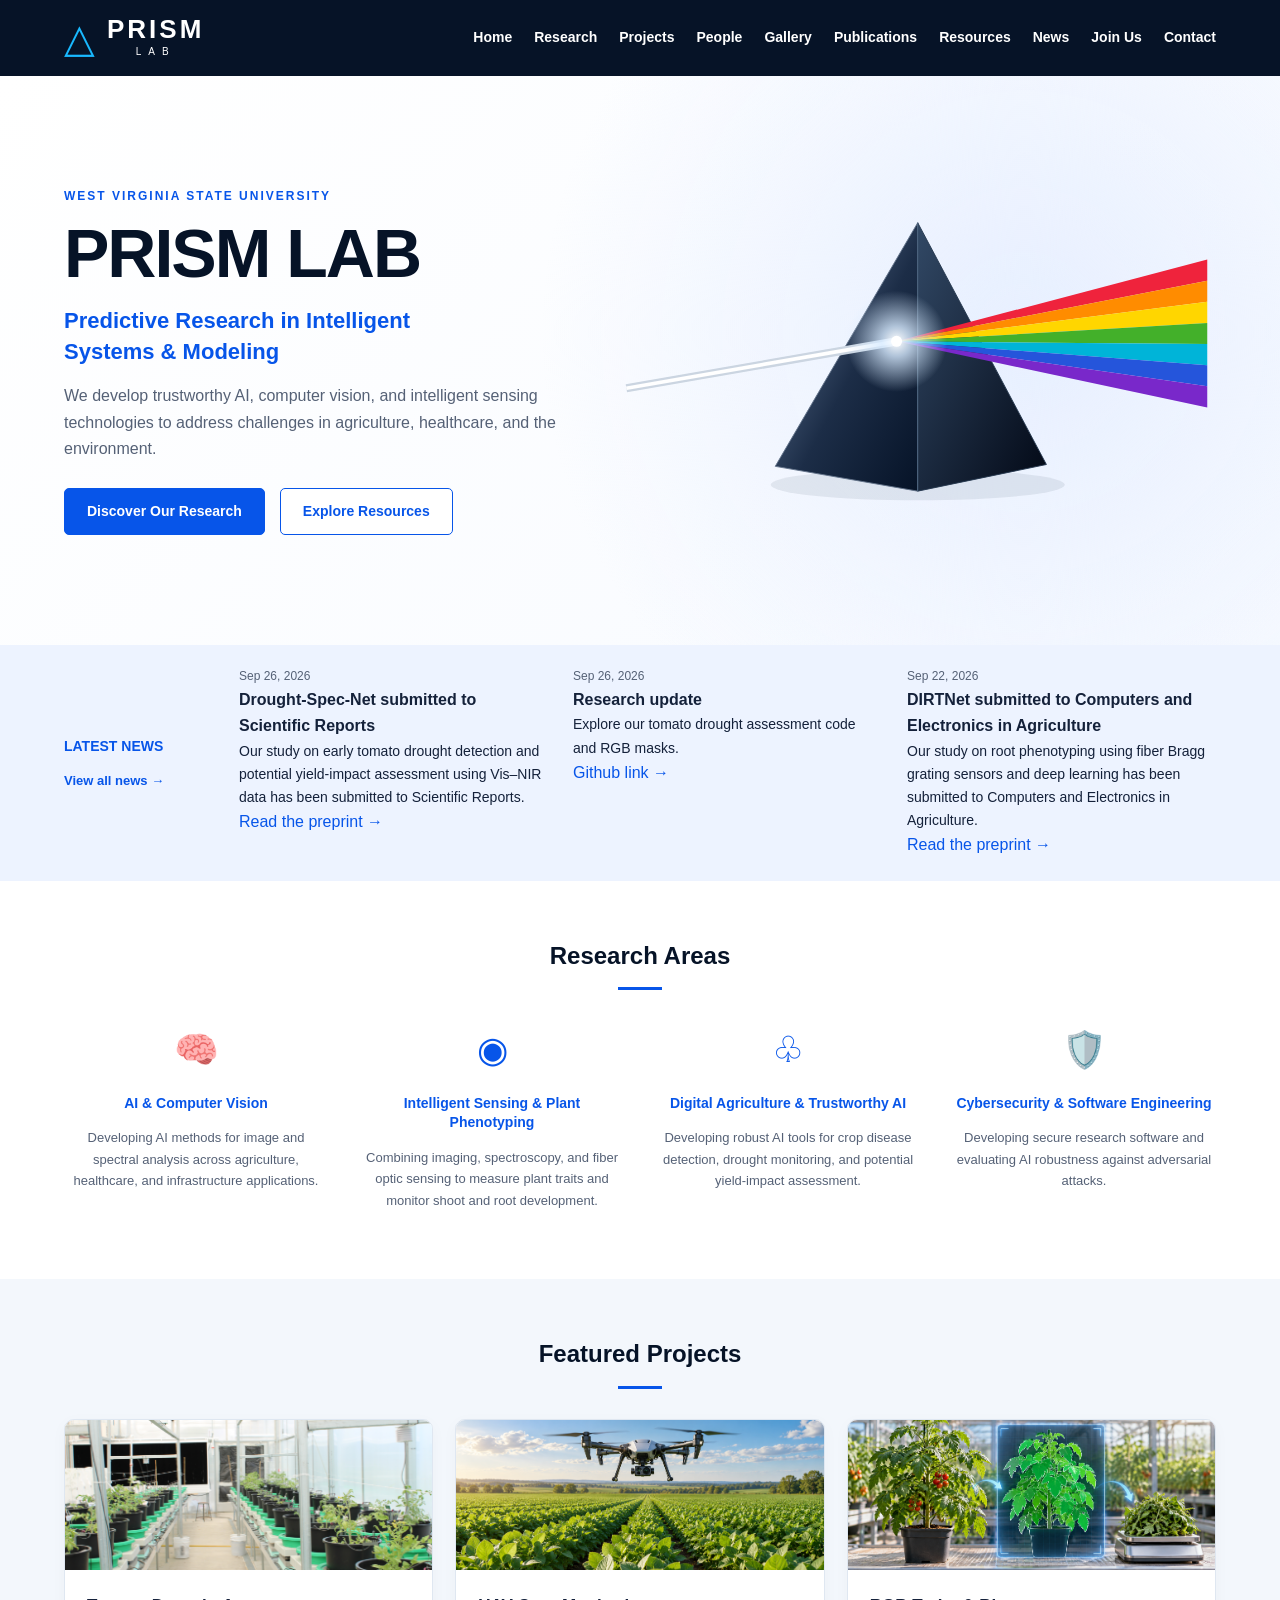
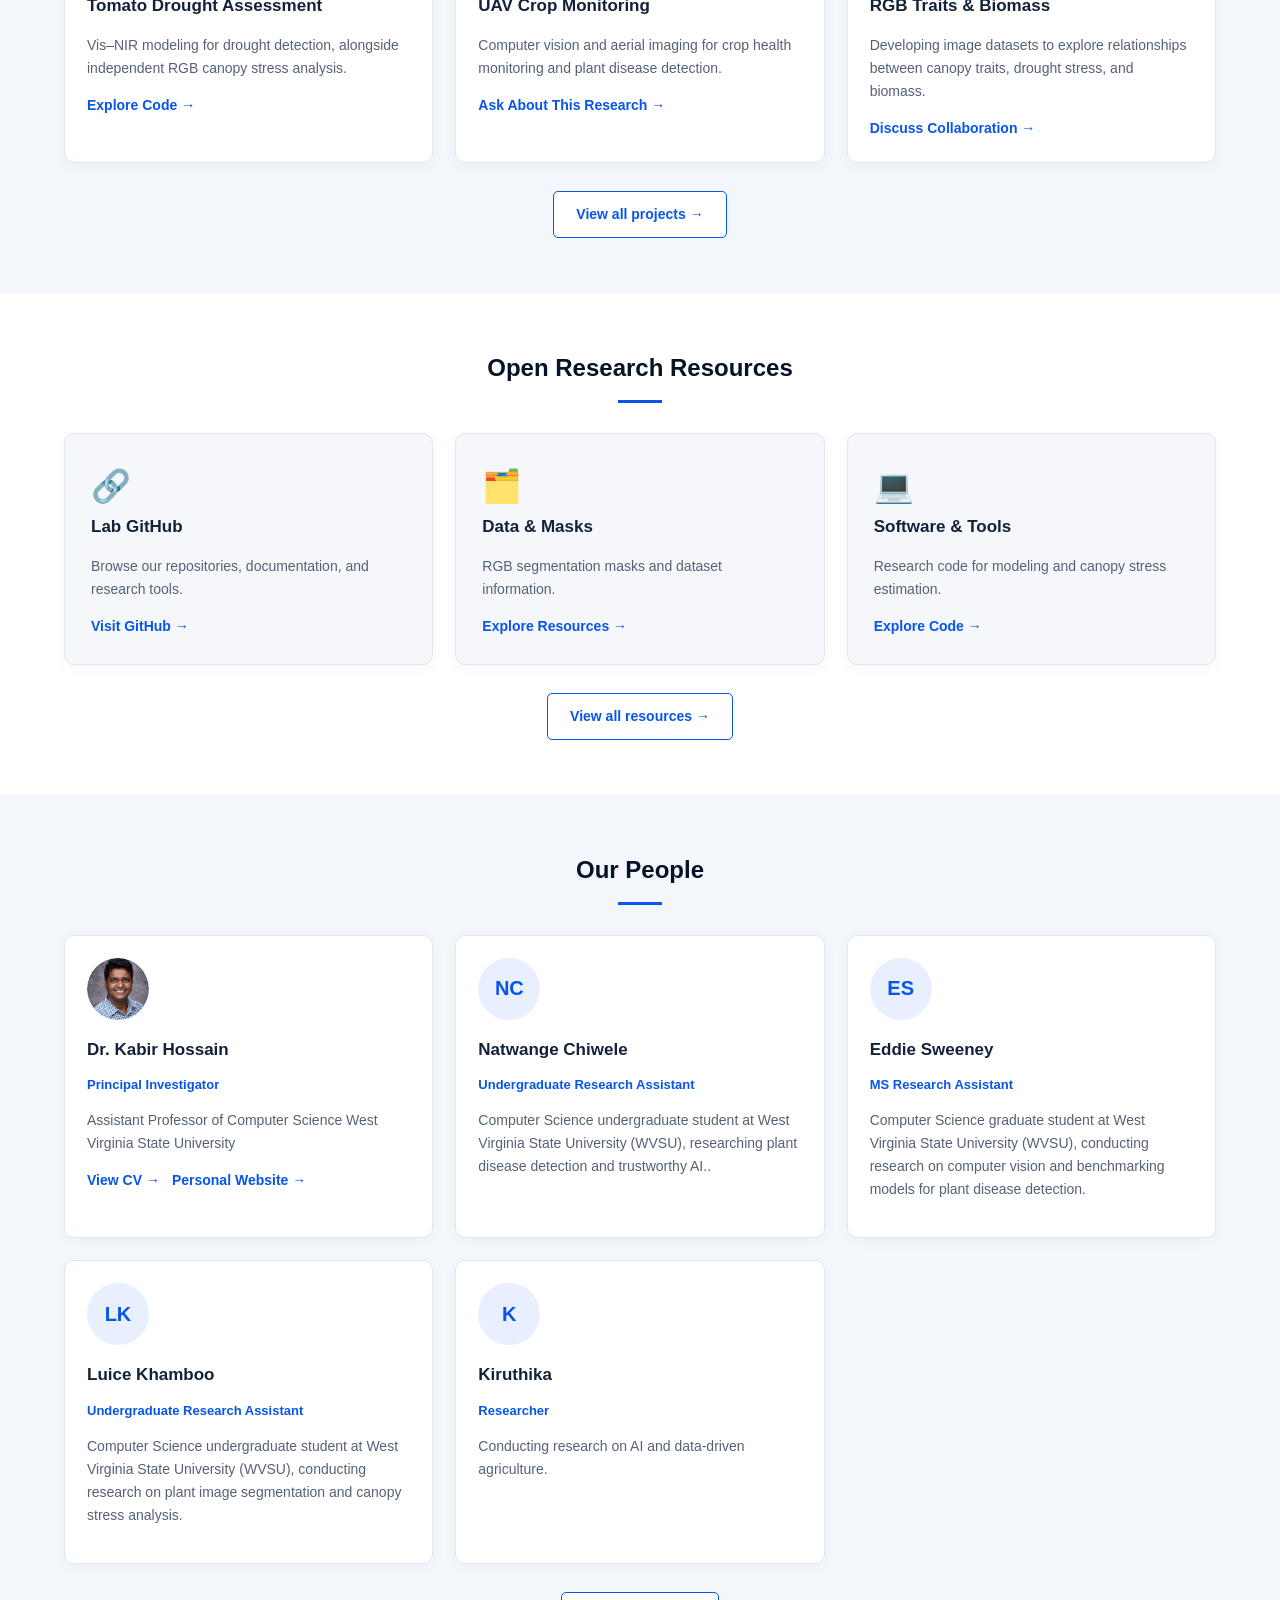
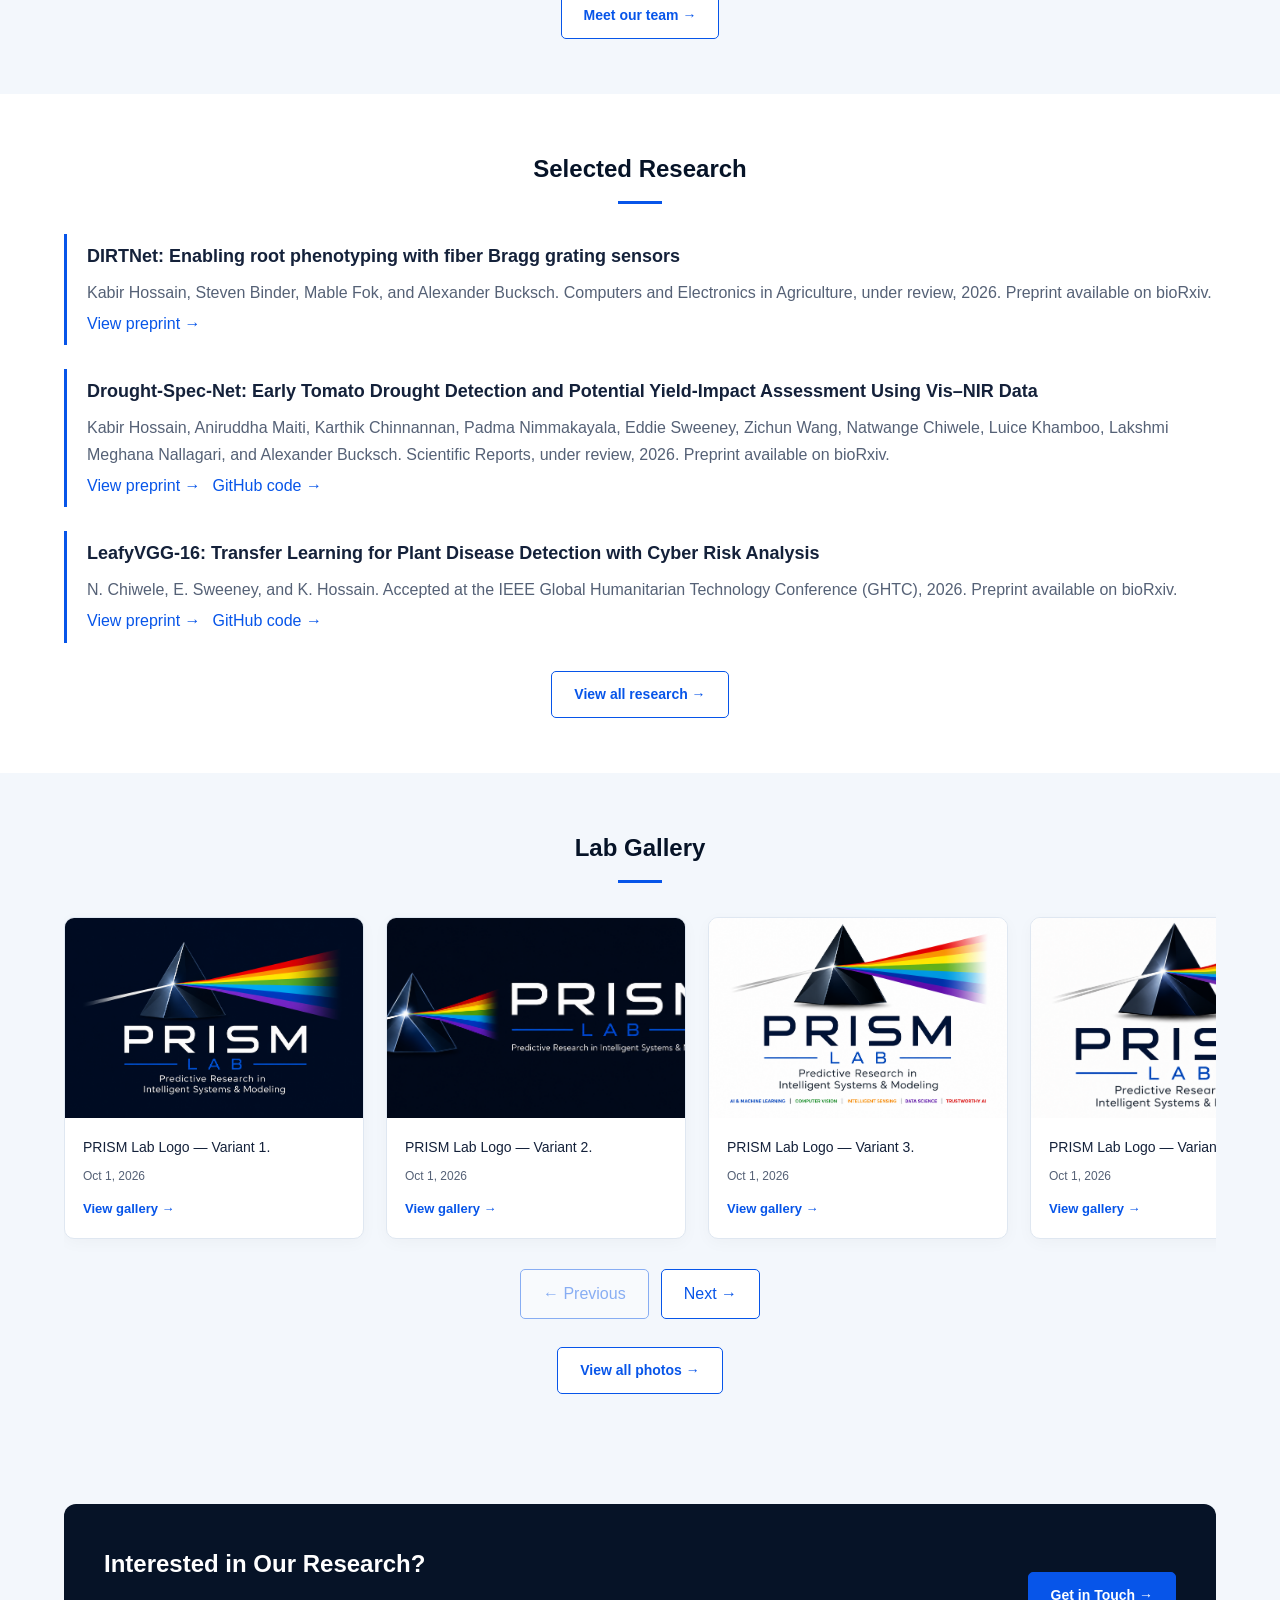
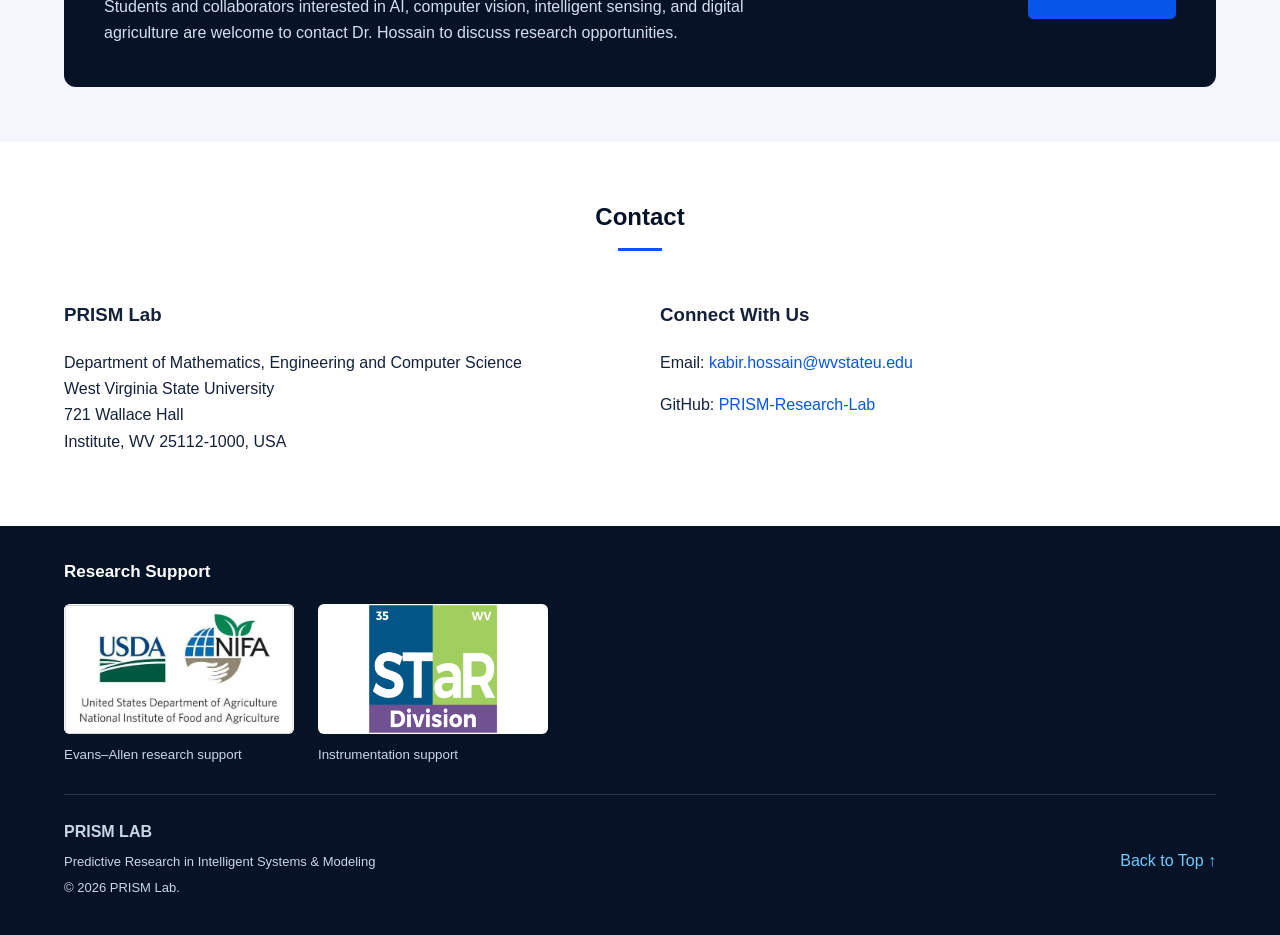
==== commit 4692bfe9: "Clean up index.html by removing comments Removed commented sections and adjusted footer layout." ====
--- a/index.html
+++ b/index.html
@@ -59,7 +59,6 @@
       <div class="container hero-layout">
         <div>
           <div class="eyebrow">West Virginia State University</div>
-
           <h1>PRISM LAB</h1>
 
           <div class="subtitle">
@@ -80,7 +79,6 @@
         </div>
 
         <div class="hero-art">
-          <!-- Built-in vector illustration; no image upload needed. -->
           <svg viewBox="0 0 650 380" role="img"
                aria-labelledby="prism-title">
             <title id="prism-title">
@@ -146,7 +144,6 @@
             LATEST NEWS
             <a href="news.html">View all news →</a>
           </div>
-
           <div id="news-list" class="news-items"></div>
         </div>
       </div>
@@ -211,7 +208,6 @@
       </div>
     </section>
 
-    <!-- Homepage gallery -->
     <section id="gallery" class="soft">
       <div class="container">
         <h2 class="section-title">Lab Gallery</h2>
@@ -305,7 +301,16 @@
   </main>
 
   <footer>
-    <div class="container footer-layout">
+    <!-- Funding logos first -->
+    <div class="container funding"
+         style="border-top: 0; margin-top: 0; padding-top: 0;">
+      <h2>Research Support</h2>
+      <div id="funder-list" class="funder-list"></div>
+    </div>
+
+    <!-- Lab details and copyright at the bottom -->
+    <div class="container footer-layout"
+         style="border-top: 1px solid #293649; margin-top: 28px; padding-top: 24px;">
       <div>
         <strong>PRISM LAB</strong>
         <p>Predictive Research in Intelligent Systems &amp; Modeling</p>
@@ -315,11 +320,6 @@
       <div>
         <a href="#home">Back to Top ↑</a>
       </div>
-    </div>
-
-    <div class="container funding">
-      <h2>Research Support</h2>
-      <div id="funder-list" class="funder-list"></div>
     </div>
   </footer>
 
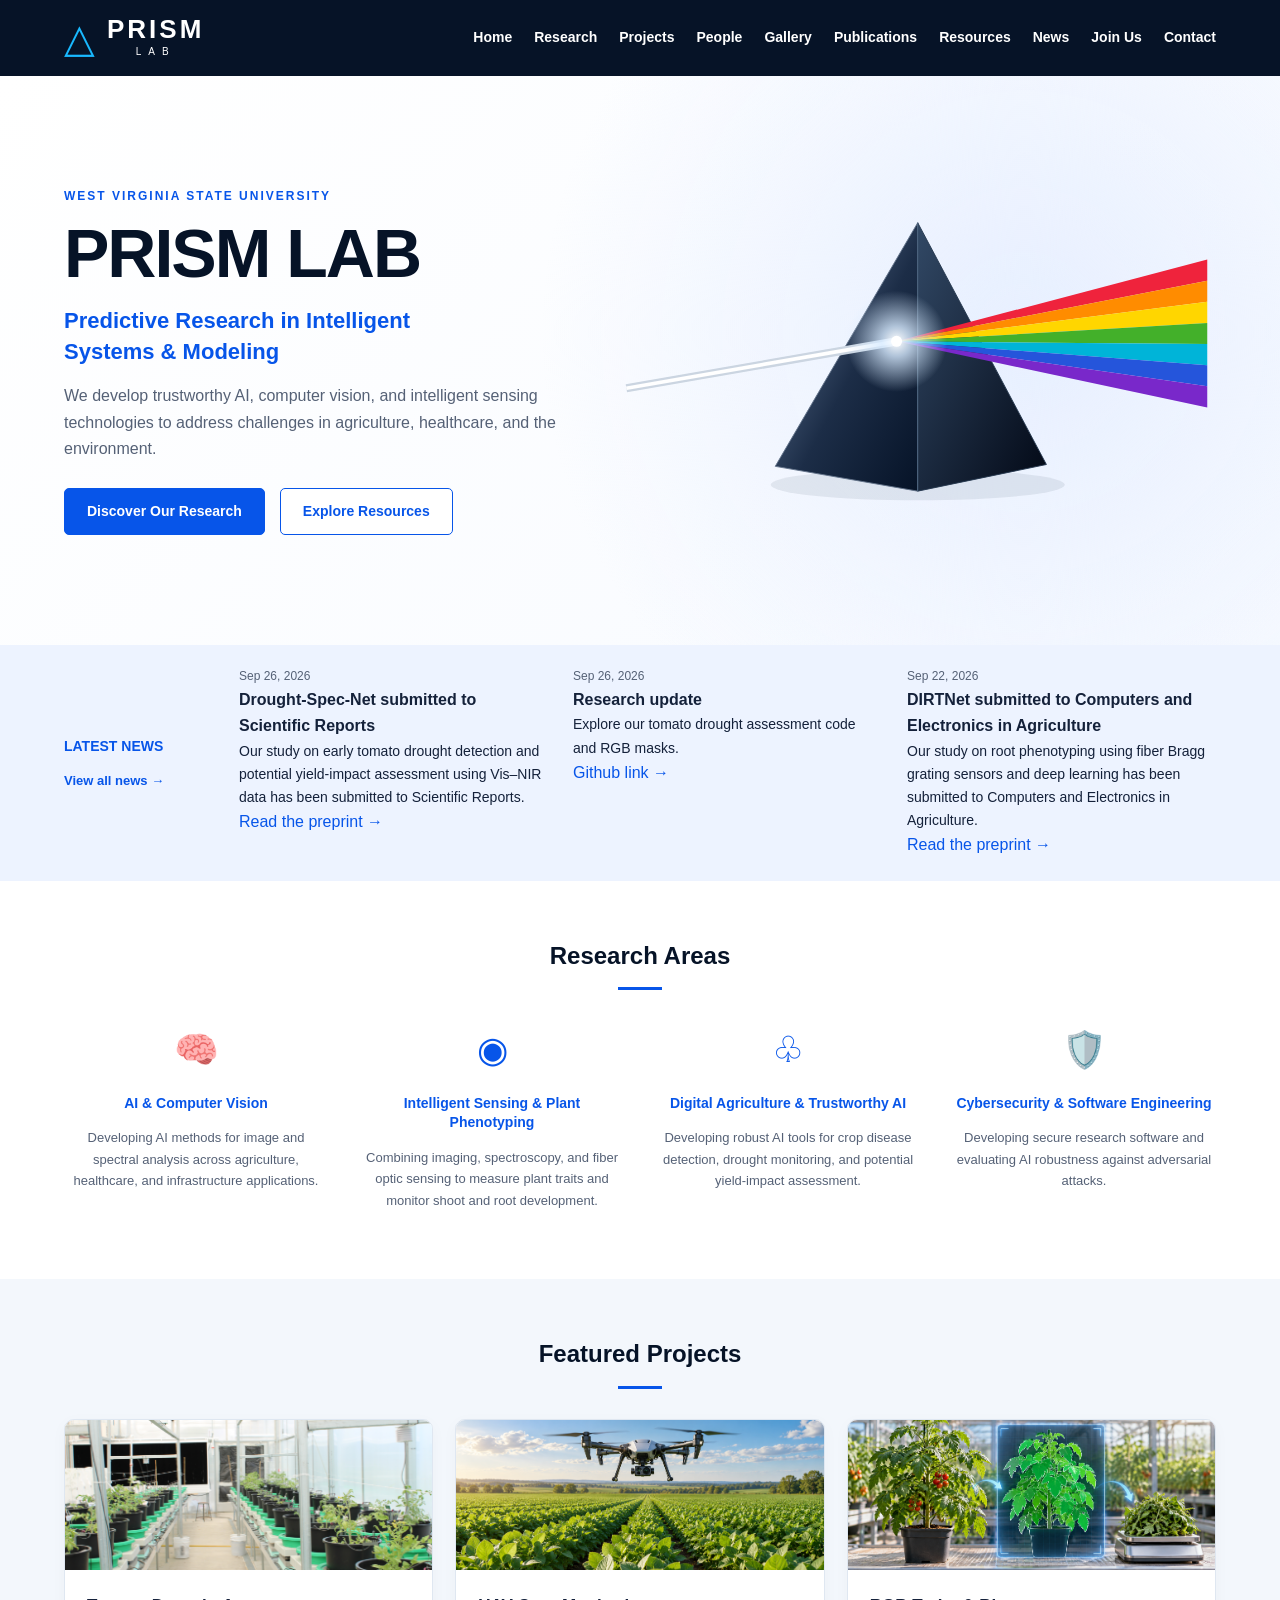
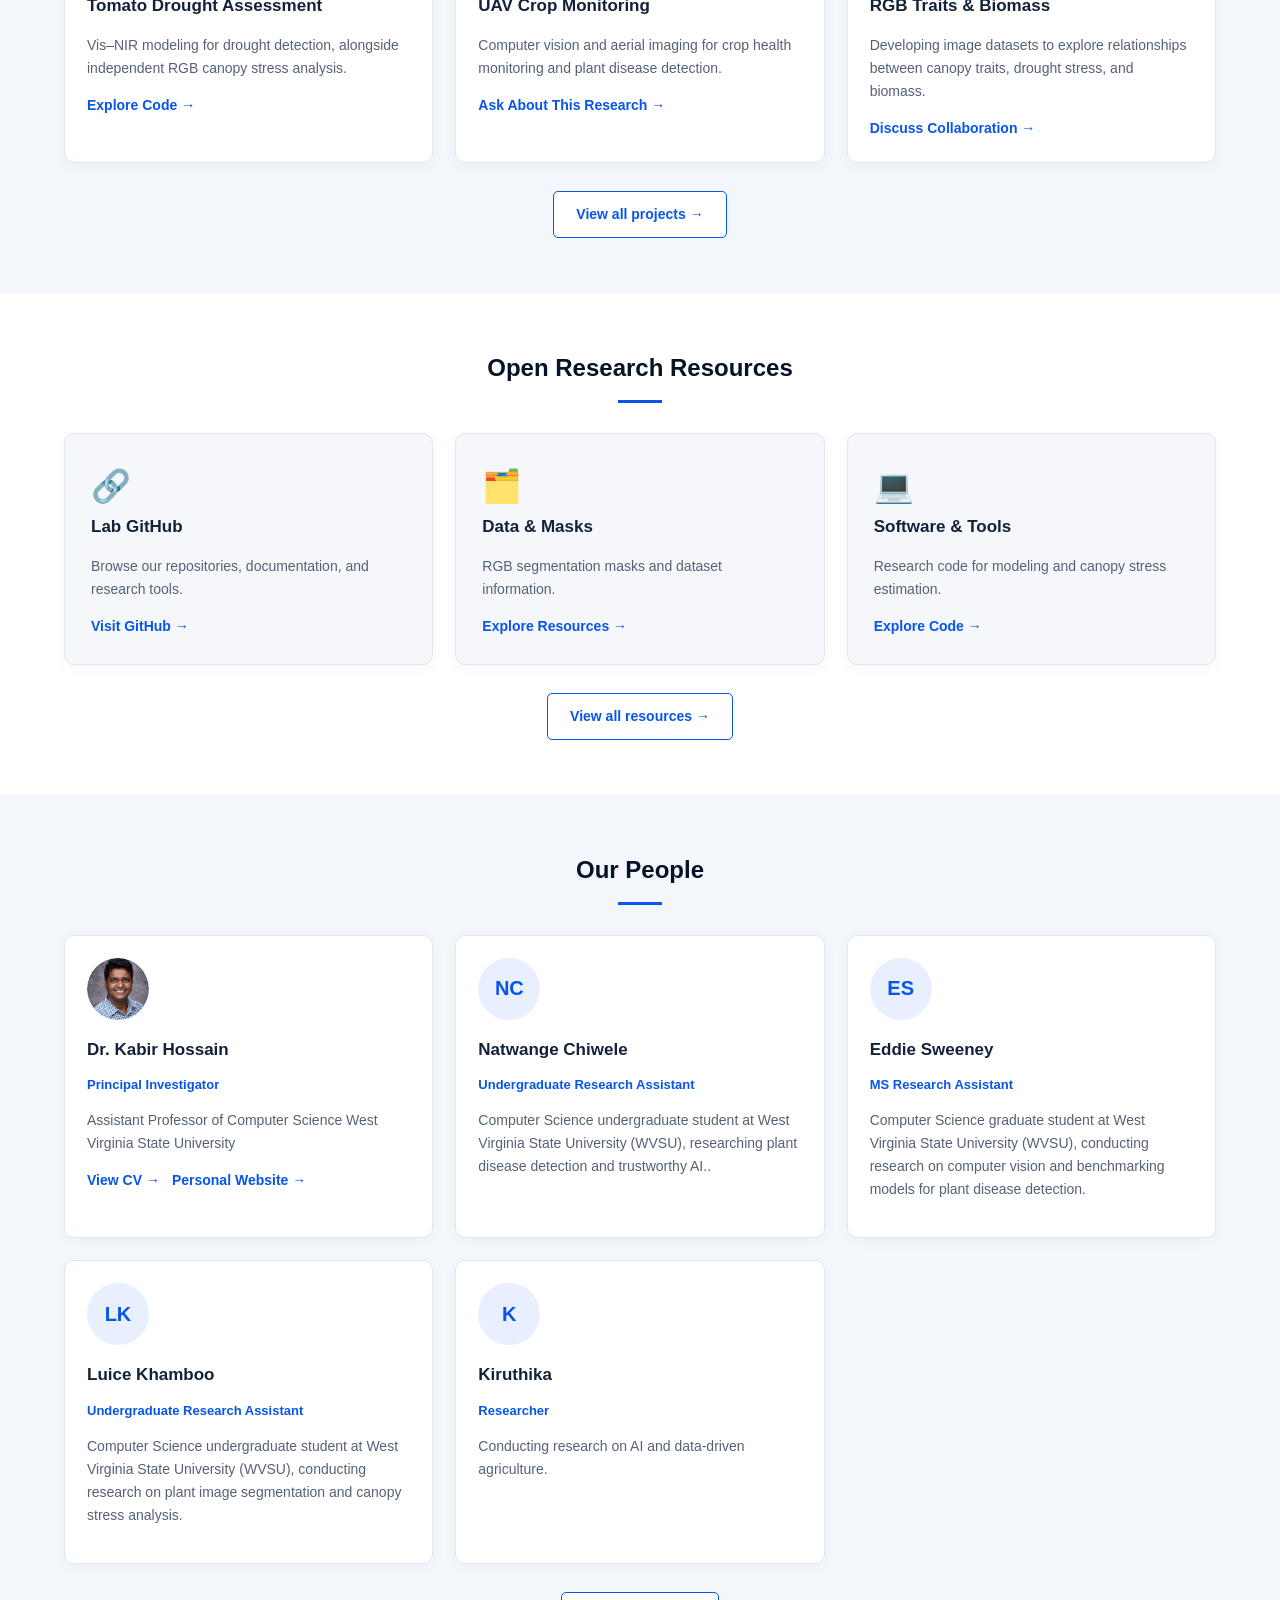
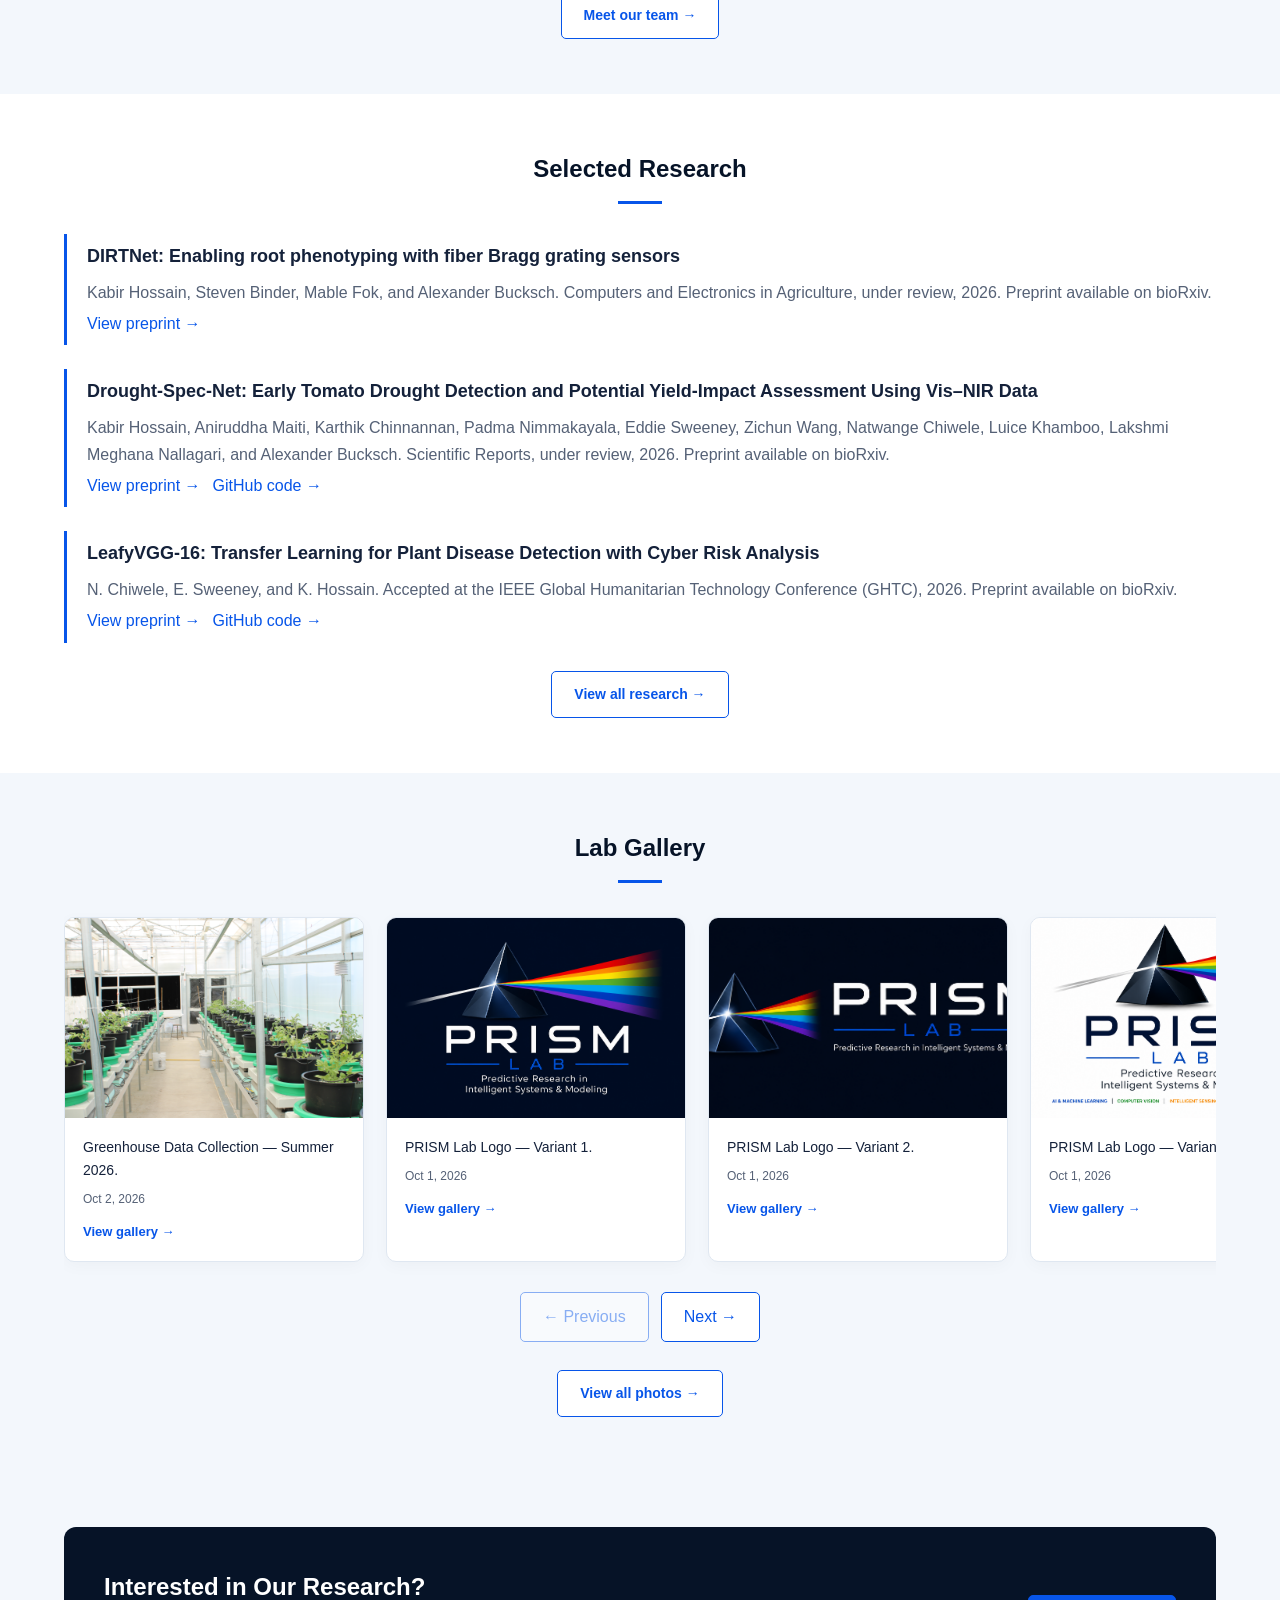
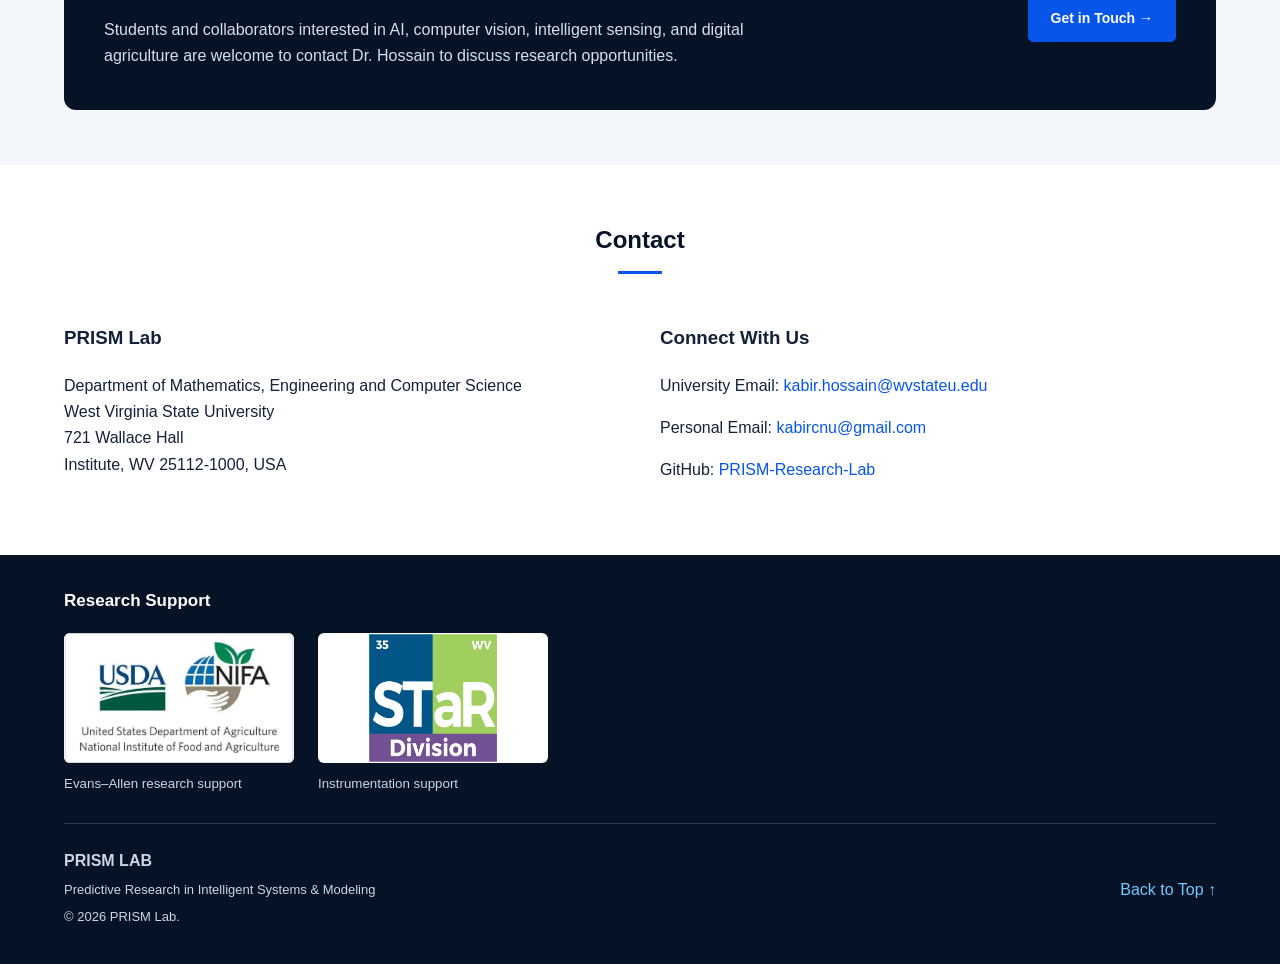
==== commit 7b3dc238: "Update contact information in index.html" ====
--- a/index.html
+++ b/index.html
@@ -281,12 +281,18 @@
           <div>
             <h3>Connect With Us</h3>
 
-            <p>
-              Email:
-              <a href="mailto:kabir.hossain@wvstateu.edu">
-                kabir.hossain@wvstateu.edu
-              </a>
-            </p>
+          <p>
+            University Email:
+            <a href="mailto:kabir.hossain@wvstateu.edu">
+              kabir.hossain@wvstateu.edu
+            </a>
+          </p>
+          <p>
+            Personal Email:
+            <a href="mailto:kabircnu@gmail.com">
+              kabircnu@gmail.com
+            </a>
+          </p>
 
             <p>
               GitHub:
